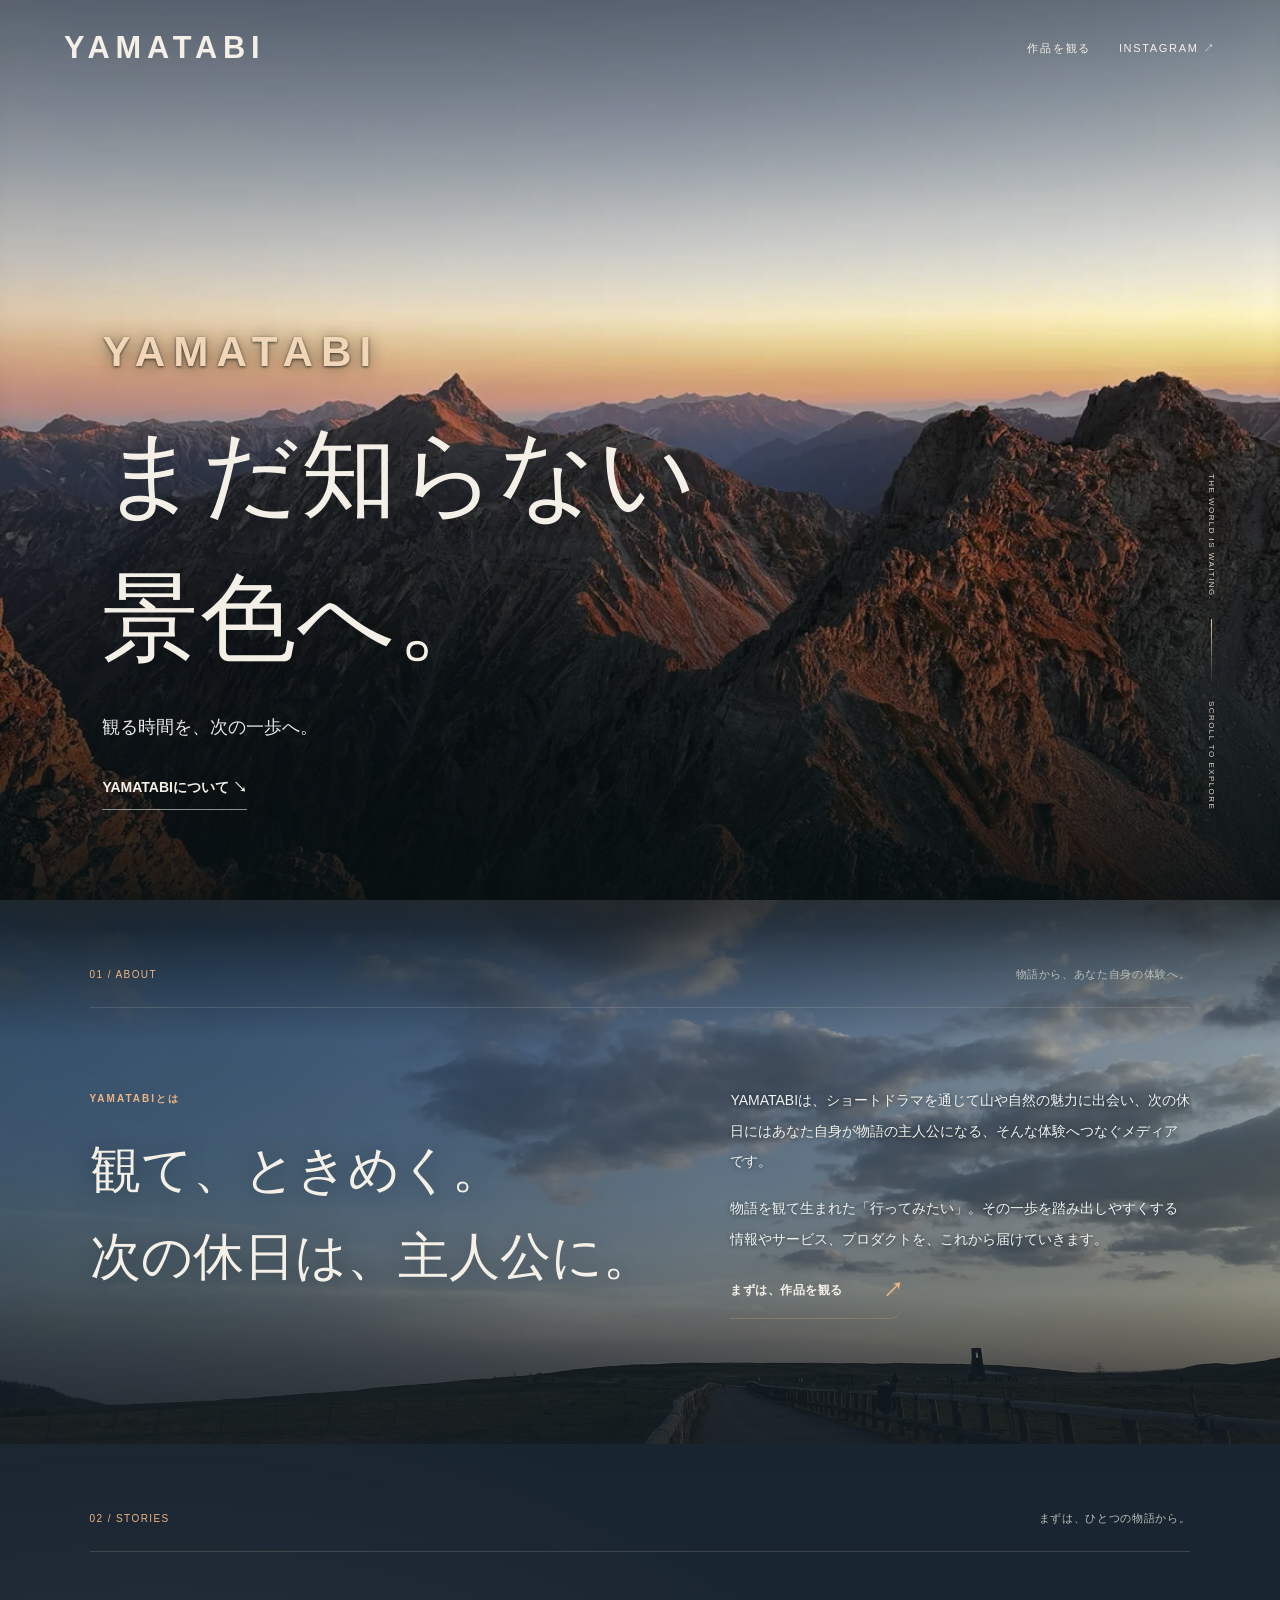
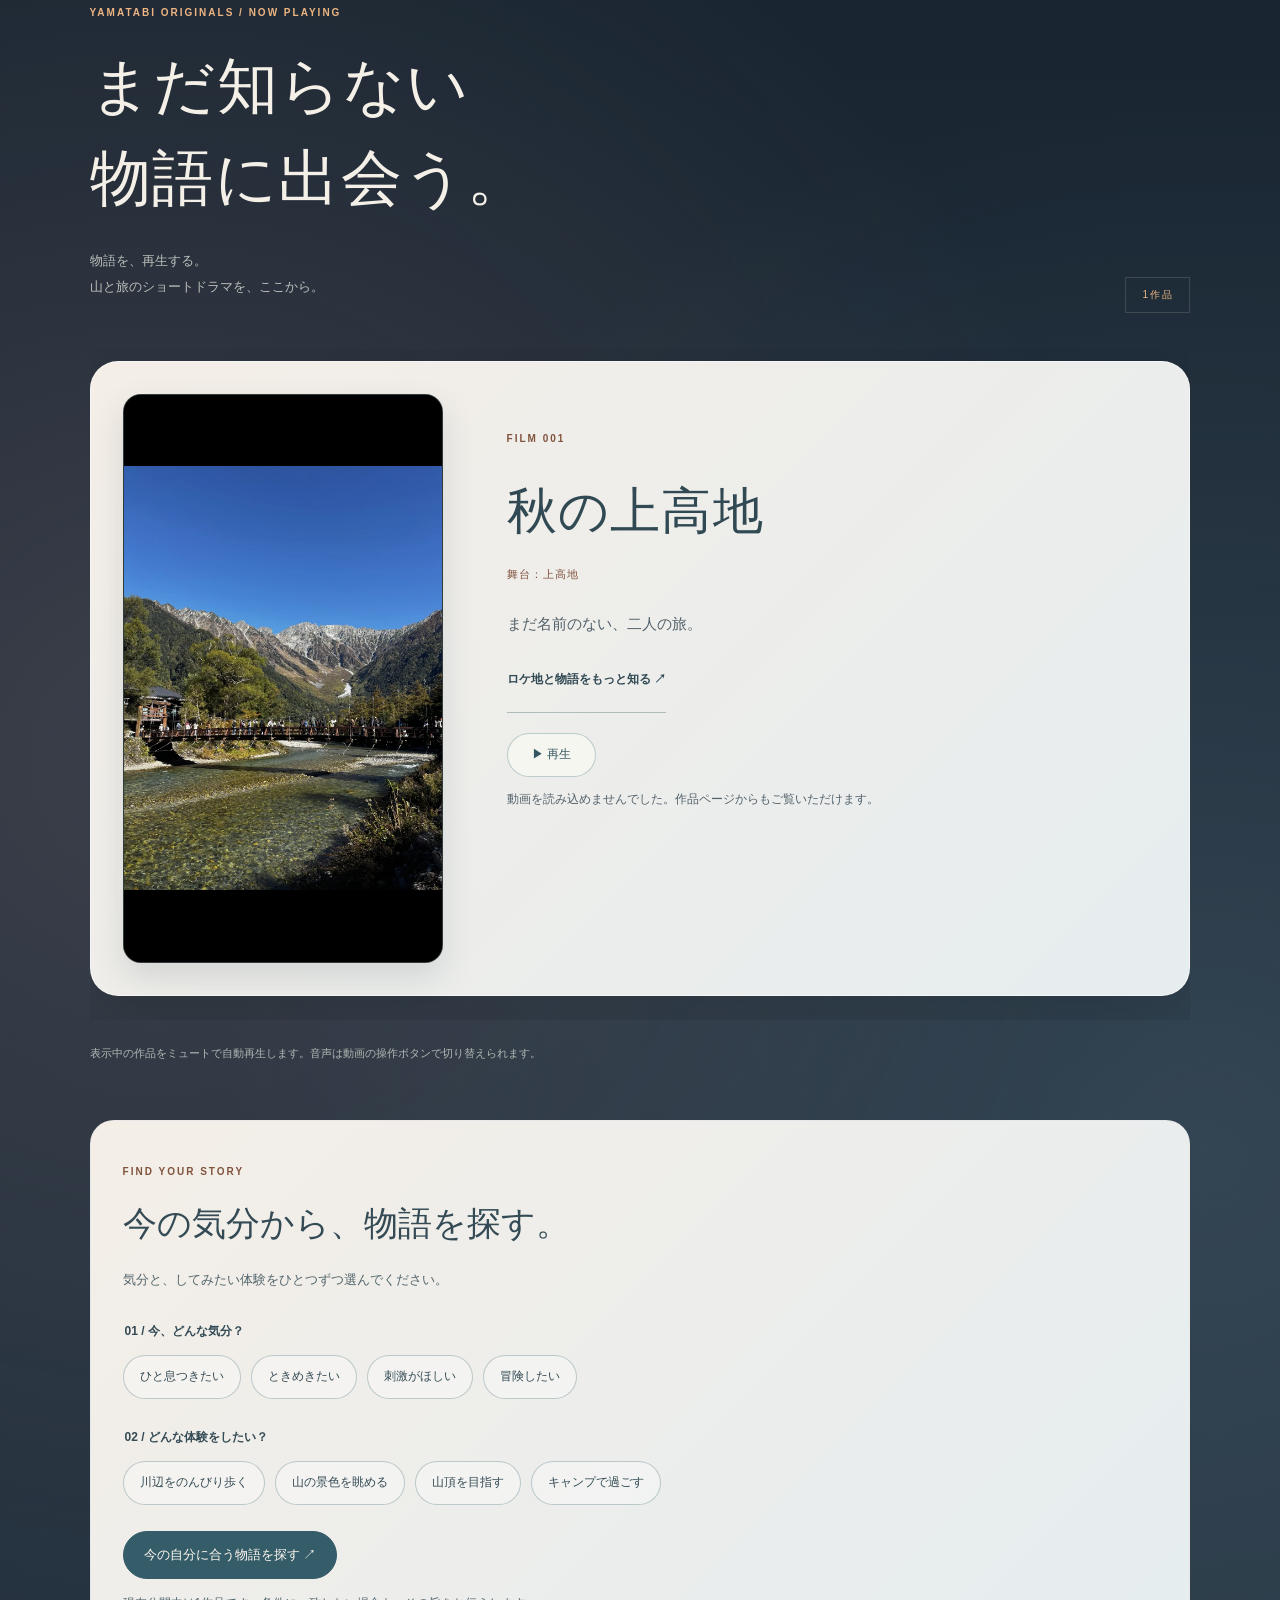
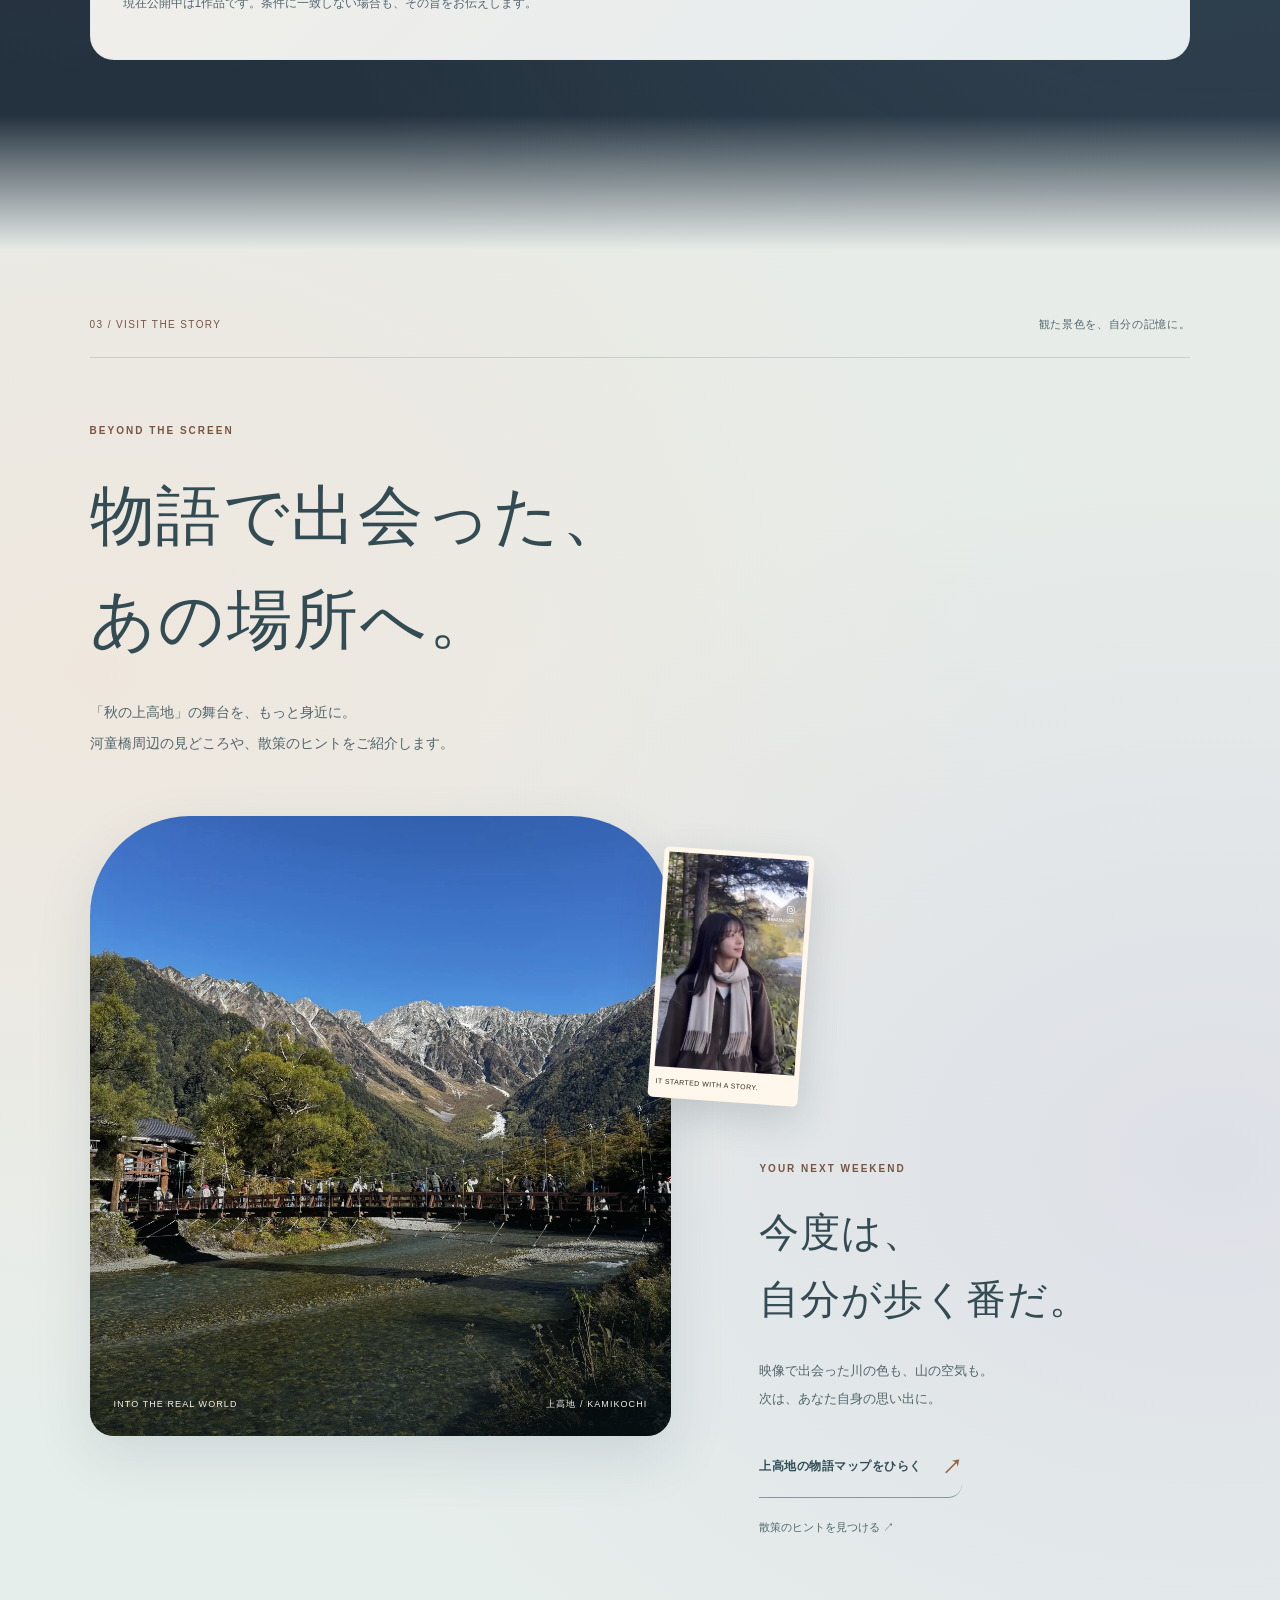
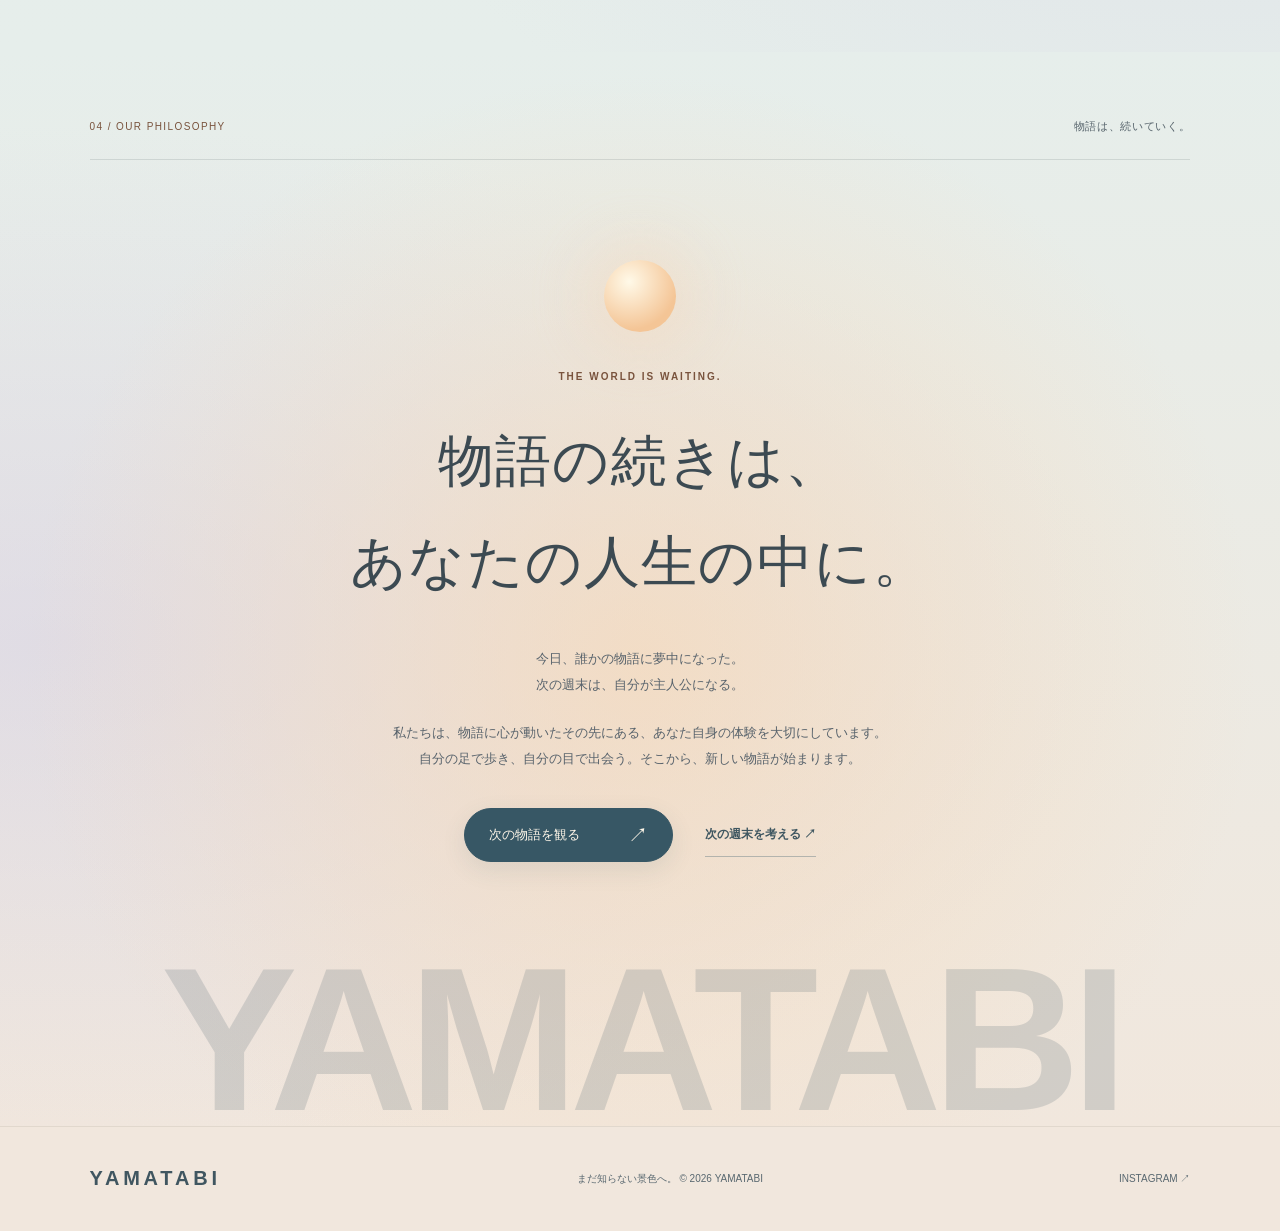
==== index.html @ 771c49cd "Reveal more of the About photograph while preserving readable copy" ====
<!doctype html>
<html lang="ja">
<head>
  <meta charset="utf-8">
  <meta name="viewport" content="width=device-width,initial-scale=1">
  <meta name="theme-color" content="#0b1112">
  <meta name="description" content="YAMATABI — 物語は、続いていく。山と旅を舞台にした映像から、あなた自身の冒険へ。今日、誰かの物語に夢中になった。次の週末は、自分が主人公になる。">
  <title>YAMATABI | 物語は、続いていく。</title>
  <link rel="stylesheet" href="style.css?v=20261017-copy-wrap">
  <link rel="stylesheet" href="homepage.css?v=20261018-about-clearer">
  <script src="gallery.js" defer></script>
  <script src="story-finder.js?v=20261018" defer></script>
  <script src="homepage.js?v=20261018-motion" defer></script>
</head>
<body class="brand-home">
  <a class="home-skip" href="#about">ブランド紹介へ進む</a>
  <header class="nav">
    <a class="brand" href="index.html">YAMATABI</a>
    <nav class="home-nav" aria-label="メインメニュー">
      <a href="#stories">作品を観る</a>
      <a href="https://www.instagram.com/yamabase2026/" target="_blank" rel="noopener noreferrer">INSTAGRAM ↗</a>
    </nav>
  </header>
  <main>
    <!-- Protected key visual: keep the existing hero geometry and background rules in style.css. -->
    <section class="hero" aria-label="世界への入口" data-motion="visual">
      <div class="hero-copy">
        <div class="eyebrow" data-motion="brand">YAMATABI</div>
        <h1 data-motion="lines"><span>まだ知らない</span><span>景色へ。</span></h1>
        <p>観る時間を、次の一歩へ。</p><a class="link" href="#about">YAMATABIについて ↘</a>
      </div>
      <div class="home-hero-note" aria-hidden="true"><span>THE WORLD IS WAITING.</span><span class="home-scroll-line"></span><span>SCROLL TO EXPLORE</span></div>
    </section>

    <section class="about-section" id="about" aria-labelledby="media-title">
      <div class="about-inner">
        <div class="home-chapter"><span>01 / ABOUT</span><span>物語から、あなた自身の体験へ。</span></div>
        <div class="home-media-overview">
          <div>
            <p class="eyebrow">YAMATABIとは</p>
            <h2 id="media-title" data-motion="lines"><span>観て、ときめく。</span><span>次の休日は、主人公に。</span></h2>
          </div>
          <div>
            <p class="home-media-summary">YAMATABIは、<strong>ショートドラマ</strong>を通じて山や自然の魅力に出会い、次の休日には<strong>あなた自身が物語の主人公になる</strong>、そんな体験へつなぐメディアです。</p>
            <p class="home-media-summary">物語を観て生まれた「行ってみたい」。その一歩を踏み出しやすくする情報やサービス、プロダクトを、これから届けていきます。</p>
            <a class="link home-text-link" href="#stories">まずは、作品を観る <span aria-hidden="true">↗</span></a>
          </div>
        </div>

      </div>
    </section>

    <section class="reel-section" id="stories" aria-labelledby="stories-title">
      <div class="home-section-inner">
        <div class="home-chapter"><span>02 / STORIES</span><span>まずは、ひとつの物語から。</span></div>
        <div class="reel-heading" data-reveal>
          <div>
            <div class="eyebrow">YAMATABI ORIGINALS / NOW PLAYING</div>
            <h2 class="section-title" id="stories-title"><span>まだ知らない</span><span>物語に出会う。</span></h2>
            <p>物語を、再生する。<br>山と旅のショートドラマを、ここから。</p>
          </div>
          <span class="reel-count" id="reel-count"></span>
        </div>

        <div class="reel-navigation" id="reel-navigation" hidden>
          <p id="reel-hint">横にスワイプして、次の物語へ。</p>
          <div class="reel-arrows">
            <button type="button" id="reel-prev" aria-label="前の作品へ" aria-controls="reel-track">←</button>
            <button type="button" id="reel-next" aria-label="次の作品へ" aria-controls="reel-track">→</button>
          </div>
        </div>
        <div class="reel-track" id="reel-track" role="region" aria-label="映像作品ギャラリー" tabindex="0"></div>
        <p class="reel-notice" id="reel-notice">作品ページからも動画をご覧いただけます。</p>
        <a class="link" id="reel-fallback" href="experience.html">秋の上高地の作品ページへ ↗</a>
        <noscript><p class="reel-notice">作品ページで動画をご覧いただけます。</p></noscript>
        <section class="story-finder" aria-labelledby="finder-title">
          <div class="finder-intro"><p class="eyebrow">FIND YOUR STORY</p><h3 id="finder-title">今の気分から、物語を探す。</h3><p>気分と、してみたい体験をひとつずつ選んでください。</p></div>
          <form id="story-finder-form" hidden>
            <fieldset><legend>01 / 今、どんな気分？</legend><div class="finder-choices">
              <label><input type="radio" name="mood" value="calm" required><span>ひと息つきたい</span></label>
              <label><input type="radio" name="mood" value="romance"><span>ときめきたい</span></label>
              <label><input type="radio" name="mood" value="inspired"><span>刺激がほしい</span></label>
              <label><input type="radio" name="mood" value="adventure"><span>冒険したい</span></label>
            </div></fieldset>
            <fieldset><legend>02 / どんな体験をしたい？</legend><div class="finder-choices">
              <label><input type="radio" name="experience" value="riverside" required><span>川辺をのんびり歩く</span></label>
              <label><input type="radio" name="experience" value="scenery"><span>山の景色を眺める</span></label>
              <label><input type="radio" name="experience" value="summit"><span>山頂を目指す</span></label>
              <label><input type="radio" name="experience" value="camping"><span>キャンプで過ごす</span></label>
            </div></fieldset>
            <button class="finder-submit" type="submit">今の自分に合う物語を探す ↗</button>
          </form>
          <p class="finder-status" id="finder-status" role="status">掲載作品の中からご案内します。</p>
          <div id="finder-results" hidden></div>
          <noscript><p>下の作品一覧から、気になる物語をご覧ください。</p></noscript>
        </section>
      </div>
    </section>

    <section class="manifesto home-beyond" id="beyond" aria-labelledby="beyond-title">
      <div class="home-section-inner">
        <div class="home-chapter"><span>03 / VISIT THE STORY</span><span>観た景色を、自分の記憶に。</span></div>
        <div class="home-beyond-heading" data-reveal>
          <div class="eyebrow">BEYOND THE SCREEN</div>
          <h2 id="beyond-title" data-motion="lines"><span>物語で出会った、</span><span>あの場所へ。</span></h2>
          <p>「秋の上高地」の舞台を、もっと身近に。<br>河童橋周辺の見どころや、散策のヒントをご紹介します。</p>
        </div>
        <div class="home-crossing">
          <figure class="home-landscape" data-reveal>
            <img src="kamikochi.webp" width="1152" height="1536" alt="上高地の河童橋と梓川、その向こうに広がる山々" loading="lazy" decoding="async">
            <figcaption><span>INTO THE REAL WORLD</span><span>上高地 / KAMIKOCHI</span></figcaption>
          </figure>
          <div class="home-film-memory" data-reveal>
            <img src="assets/kamikochi-film-still.webp" width="512" height="910" alt="作品『秋の上高地』の一場面" loading="lazy" decoding="async">
            <span>IT STARTED WITH A STORY.</span>
          </div>
          <div class="home-crossing-copy" data-reveal>
            <span class="eyebrow">YOUR NEXT WEEKEND</span>
            <h3><span>今度は、</span><span>自分が歩く番だ。</span></h3>
            <p>映像で出会った川の色も、山の空気も。<br>次は、あなた自身の思い出に。</p>
            <a class="link home-text-link" href="experience.html#story-map">上高地の物語マップをひらく <span aria-hidden="true">↗</span></a>
            <a class="home-secondary-link" href="experience.html#walk">散策のヒントを見つける ↗</a>
          </div>
        </div>
      </div>
    </section>

    <section class="home-ending" id="next" aria-labelledby="ending-title">
      <div class="home-section-inner">
        <div class="home-chapter"><span>04 / OUR PHILOSOPHY</span><span>物語は、続いていく。</span></div>
        <div class="home-ending-content" data-reveal>
          <p class="eyebrow">THE WORLD IS WAITING.</p>
          <h2 id="ending-title" data-motion="lines"><span>物語の続きは、</span><span>あなたの人生の中に。</span></h2>
          <p class="home-ending-emotion"><span>今日、誰かの物語に夢中になった。</span><span>次の週末は、自分が主人公になる。</span></p>
          <p class="home-ending-belief">私たちは、物語に心が動いたその先にある、あなた自身の体験を大切にしています。<br>自分の足で歩き、自分の目で出会う。そこから、新しい物語が始まります。</p>
          <div class="home-ending-actions">
            <a class="home-action" href="#stories">次の物語を観る <span aria-hidden="true">↗</span></a>
            <a class="link" href="experience.html#walk">次の週末を考える ↗</a>
          </div>
        </div>
        <p class="home-wordmark" aria-hidden="true">YAMATABI</p>
      </div>
    </section>
  </main>
  <footer class="footer">
    <a class="brand" href="index.html">YAMATABI</a>
    <span>まだ知らない景色へ。 © 2026 YAMATABI</span>
    <a href="https://www.instagram.com/yamabase2026/" target="_blank" rel="noopener noreferrer">INSTAGRAM ↗</a>
  </footer>
</body>
</html>
---- style.css ----
*{box-sizing:border-box}html{scroll-behavior:smooth}body{margin:0;background:#0b1112;color:#f5f3ed;font-family:-apple-system,BlinkMacSystemFont,"Hiragino Kaku Gothic ProN","Yu Gothic",sans-serif}a{color:inherit;text-decoration:none}.nav{position:absolute;top:0;left:0;right:0;z-index:5;display:flex;justify-content:space-between;padding:26px 5vw;font-size:12px;letter-spacing:.14em}.brand{font-size:19px;font-weight:800;letter-spacing:.2em}.hero,.detail-hero{position:relative;min-height:100svh;display:flex;align-items:flex-end;background:center/cover no-repeat}.hero{background-image:linear-gradient(180deg,#0006,transparent 35%,#071012e9),url('hero.webp')}.detail-hero{background-image:linear-gradient(180deg,#0006,transparent 35%,#0b1112),url('kamikochi.webp')}.hero-copy,.detail-copy{position:relative;padding:0 clamp(24px,8vw,125px) 10vh;max-width:1100px}.eyebrow{color:#e6c291;font-size:11px;letter-spacing:.23em;font-weight:700}.hero h1,.detail-copy h1{font-size:clamp(54px,8vw,110px);line-height:1.14;letter-spacing:-.07em;margin:16px 0 24px}.hero p,.detail-copy p{color:#e6e9e6;font-size:clamp(14px,1.5vw,18px)}.link{display:inline-block;font-size:14px;font-weight:600;border-bottom:1px solid #ffffff88;padding-bottom:12px;margin-top:22px}.section{padding:95px clamp(22px,7vw,110px)}.section-inner{max-width:1400px;margin:auto}.section-title{font-size:clamp(30px,4vw,54px);letter-spacing:-.06em}.poster{display:block;position:relative;min-height:clamp(450px,58vw,680px);border-radius:7px;overflow:hidden;background:center/cover url('kamikochi.webp');transition:background-size .5s}.poster:after{content:"";position:absolute;inset:0;background:linear-gradient(90deg,#071011dc,transparent 85%),linear-gradient(0deg,#071011e8,transparent 65%)}.poster-info{position:absolute;z-index:1;bottom:clamp(28px,6vw,80px);left:clamp(24px,6vw,75px);right:24px}.poster h3{font-size:clamp(45px,6vw,82px);line-height:1.1;letter-spacing:-.07em;margin:15px 0}.subtitle{font-size:clamp(17px,2vw,24px);font-weight:600}.tags{display:flex;gap:12px;flex-wrap:wrap;color:#e0e5e0;font-size:12px}.outcome{display:flex;gap:22px;flex-wrap:wrap;align-items:center;margin-top:28px;font-size:13px}.outcome b{color:#e6c291;font-size:11px}.manifesto,.end{text-align:center;padding:110px 24px;border-top:1px solid #ffffff22}.manifesto h2,.end h2{font-size:clamp(30px,5vw,64px);line-height:1.5;letter-spacing:-.06em}.manifesto p,.end p,.muted{color:#aabbb3;font-size:13px}.footer{padding:35px 7vw;border-top:1px solid #ffffff22;display:flex;justify-content:space-between;gap:18px;color:#aabbb3;font-size:11px}.photo-stage{padding:0 clamp(16px,5vw,75px) 80px}.photo-stage img{display:block;width:100%;max-height:90svh;object-fit:cover}.discover{max-width:930px;margin:auto;padding:80px 24px 100px}.discover h2{font-size:clamp(32px,5vw,55px);letter-spacing:-.06em}.discovery{border-top:1px solid #ffffff2a}.discovery:last-of-type{border-bottom:1px solid #ffffff2a}.discovery summary{cursor:pointer;list-style:none;display:flex;justify-content:space-between;padding:25px 0;font-size:clamp(16px,2vw,21px)}.discovery summary::-webkit-details-marker{display:none}.discovery summary span{color:#e6c291;font-size:24px}.discovery p{color:#afc0b8;line-height:2;padding:0 0 28px;font-size:14px}.source{color:#e6c291;text-decoration:underline}.end{background:#13201f}@media(max-width:680px){.hero{min-height:630px}.poster{min-height:610px}.poster:after{background:linear-gradient(0deg,#071011f2,transparent 85%)}.footer{flex-direction:column}.nav{padding:22px}.brand{font-size:16px}}
/* Embedded short film */
.video-stage{padding:90px 24px 100px;text-align:center;background:#080d0e}.video-heading{margin:0 auto 32px;max-width:720px}.video-heading h2{font-size:clamp(24px,3vw,42px);letter-spacing:-.05em;line-height:1.5}.video-frame{width:min(100%,430px);height:clamp(560px,85svh,760px);margin:0 auto;border-radius:12px;overflow:hidden;background:#111a1b;border:1px solid #ffffff24}.video-frame iframe{display:block;width:100%;height:100%;border:0}.video-fallback{font-size:13px;color:#aabbb3;margin-top:20px}.video-fallback a{color:#e6c291;text-decoration:underline}

.video-frame video{display:block;width:100%;height:100%;object-fit:contain;background:#000}

/* Brand purpose */
.about-section{padding:110px clamp(22px,7vw,110px) 105px;background:#101a1a;border-bottom:1px solid #ffffff1c}.about-inner{max-width:1400px;margin:auto}.about-grid{display:grid;grid-template-columns:1.1fr 1fr;gap:7vw;align-items:start;margin:25px 0 75px}.about-grid h2{font-size:clamp(38px,5vw,72px);letter-spacing:-.07em;line-height:1.4;margin:0}.about-description{max-width:540px;padding-top:7px}.about-description p{font-size:clamp(15px,1.4vw,18px);line-height:2.2;color:#c6d1cc;margin:0 0 22px}.journey-steps{display:grid;grid-template-columns:repeat(3,1fr);gap:32px;border-top:1px solid #ffffff3a;margin-bottom:20px}.journey-steps>div{padding-top:26px}.journey-steps span{color:#e6c291;font-size:11px;font-weight:700;letter-spacing:.17em}.journey-steps h3{font-size:clamp(24px,2.8vw,38px);margin:18px 0 12px}.journey-steps p{font-size:14px;line-height:1.9;color:#aabbb3}@media(max-width:680px){.about-section{padding:75px 24px}.about-grid{grid-template-columns:1fr;gap:22px;margin-bottom:45px}.journey-steps{grid-template-columns:1fr;gap:0}.journey-steps>div{border-bottom:1px solid #ffffff20;padding:22px 0}.journey-steps h3{margin:12px 0 6px}}

/* Homepage film reel */
.reel-section{padding:100px clamp(22px,7vw,110px) 115px;background:#0b1112}.reel-heading{max-width:1400px;margin:0 auto 36px;display:flex;justify-content:space-between;align-items:end;gap:20px}.reel-heading h2{margin:14px 0}.reel-heading p{color:#aabbb3;line-height:1.8;font-size:14px}.reel-count{font-size:12px;letter-spacing:.18em;color:#aabbb3;white-space:nowrap}.reel-track{max-width:1400px;margin:auto;display:flex;gap:24px;overflow-x:auto;scroll-snap-type:x mandatory;padding-bottom:14px}.reel-card{flex:0 0 min(80vw,420px,40.5svh);scroll-snap-align:start}.reel-player{aspect-ratio:9/16;max-height:680px;border-radius:9px;overflow:hidden;background:#000;border:1px solid #ffffff22}.reel-player video{display:block;width:100%;height:100%;object-fit:contain;background:#000}.reel-meta{padding:23px 2px}.reel-meta h3{font-size:clamp(28px,3vw,38px);letter-spacing:-.06em;margin:12px 0 6px}.reel-meta p{color:#c1cbc5;font-size:14px;margin:0}.reel-meta .link{margin-top:20px}@media(max-width:680px){.reel-section{padding:70px 22px 80px}.reel-heading{align-items:start}.reel-card{flex-basis:min(86vw,390px)}.reel-player{max-height:72svh}}

/* Gallery controls and small-screen player sizing. */
[hidden]{display:none!important}
.reel-navigation{max-width:1400px;margin:0 auto 22px;display:flex;align-items:center;justify-content:space-between;gap:16px}
.reel-navigation p,.reel-notice,.reel-status{font-size:13px;color:#aabbb3;line-height:1.8}
.reel-arrows{display:flex;gap:10px}
.reel-arrows button,.reel-toggle{min-height:44px;border:1px solid #ffffff55;border-radius:6px;background:#13201f;color:#f5f3ed;font:inherit;cursor:pointer}
.reel-arrows button{min-width:44px;font-size:20px}
.reel-toggle{margin-top:12px;padding:10px 18px;font-size:14px}
.reel-arrows button:disabled,.reel-toggle:disabled{opacity:.45;cursor:default}
.reel-track:focus-visible,a:focus-visible,button:focus-visible,summary:focus-visible{outline:2px solid #e6c291;outline-offset:5px}
.reel-notice{max-width:1400px;margin:24px auto 0}
.reel-status:empty{display:none}
.reel-meta .reel-location{font-size:12px;color:#e6c291;margin:10px 0}
.reel-player{max-height:none}
@media(max-width:680px){.reel-card{flex-basis:min(80vw,390px,40.5svh)}.reel-player{max-height:none}.reel-navigation p{max-width:210px}}
@media(prefers-reduced-motion:reduce){html{scroll-behavior:auto}.reel-track{scroll-behavior:auto}}

/* Keep the brand heading in two complete phrases, sized to its actual column. */
.about-grid h2{container-type:inline-size}
.about-grid h2 span{display:block;white-space:nowrap;font-size:min(1em,9.5cqw)}
.about-description p{line-break:strict;overflow-wrap:break-word;text-wrap:pretty}
---- homepage.css ----
/* Key-visual background and dimensions stay in style.css. Never scale or reframe it.
   The user-approved one-time visual lift is defined below; the final position is unchanged. */
.brand-home{--home-night:#0b1112;--home-dawn:#edb582;--home-text:#f4f0e7;--home-muted:#b9bfb9;--home-line:#d6c9b52e;color:var(--home-text)}
.brand-home .home-skip{position:fixed;left:16px;top:16px;z-index:30;padding:14px;background:#f4f0e7;color:#0b1112;clip-path:inset(50%);width:1px;height:1px;overflow:hidden;white-space:nowrap}
.brand-home .home-skip:focus{clip-path:none;width:auto;height:auto;overflow:visible}
.brand-home .home-nav{display:flex;align-items:center;gap:28px;font-size:11px}
.brand-home .nav a{min-height:44px;display:inline-flex;align-items:center}
.brand-home .home-hero-note{position:absolute;bottom:10vh;right:5vw;display:flex;align-items:center;gap:18px;font-size:8px;letter-spacing:.18em;writing-mode:vertical-rl;color:#e0d6c7;pointer-events:none}
.brand-home .home-scroll-line{height:64px;width:1px;background:linear-gradient(#e8c39b,transparent)}
.brand-home .eyebrow{color:var(--home-dawn);font-size:10px;line-height:1.8;letter-spacing:.2em}
.brand-home .home-section-inner,.brand-home .about-inner{max-width:1280px;margin:auto}
.brand-home .home-chapter{display:flex;align-items:center;justify-content:space-between;gap:20px;font-size:10px;letter-spacing:.14em;line-height:1.8;color:var(--home-muted);padding-bottom:22px;border-bottom:1px solid var(--home-line)}
.brand-home .home-chapter>span:first-child{color:var(--home-dawn)}
.brand-home .home-chapter>span:last-child{font-size:11px;letter-spacing:.06em}
.brand-home .about-section{position:relative;padding:65px clamp(24px,7vw,110px) 110px;background:radial-gradient(ellipse at 95% 40%,#3f302526,transparent 60%),linear-gradient(#091112,#111a1b);border:0}
.brand-home .home-world{font-size:clamp(44px,8.8vw,134px);font-weight:700;line-height:.96;letter-spacing:-.065em;margin:74px 0 95px;color:#dfc3a3}
.brand-home .home-world>span{color:transparent;-webkit-text-stroke:1px #9a9280}
.brand-home .home-philosophy-grid{display:grid;grid-template-columns:1fr 1fr;gap:clamp(28px,8vw,120px);margin-bottom:70px;align-items:start}
.brand-home .home-statement{font-size:clamp(38px,5.6vw,78px);line-height:1.5;letter-spacing:-.045em;font-weight:500;margin:25px 0 30px}
.brand-home .home-statement>span,.brand-home .home-emotion>span,.brand-home .home-philosophy-subtitle>span,.brand-home #stories-title>span,.brand-home #beyond-title>span,.brand-home .home-crossing-copy h3>span,.brand-home #ending-title>span{display:block}
.brand-home .home-emotion{font-size:clamp(13px,1.25vw,17px);line-height:2.3;letter-spacing:.015em;color:#ded8cb}
.brand-home .about-description{max-width:540px;padding-top:18px}
.brand-home .home-philosophy-subtitle{font-size:clamp(22px,2.5vw,34px);font-weight:500;line-height:1.7;letter-spacing:.01em;margin:0 0 28px}
.brand-home .about-description p{font-size:14px;color:var(--home-muted);line-height:2.3;letter-spacing:.015em}
.brand-home .journey-steps{border-color:var(--home-line);gap:40px;margin:0 0 26px}
.brand-home .journey-steps>div{padding-top:28px}
.brand-home .journey-steps span{font-size:9px;color:var(--home-dawn);letter-spacing:.2em}
.brand-home .journey-steps h3{font-size:27px;font-weight:500;margin:18px 0 12px}
.brand-home .journey-steps p{color:var(--home-muted);font-size:13px;line-height:2}
.brand-home .home-text-link{display:inline-flex;justify-content:space-between;gap:40px;align-items:center;border-color:#af8c6977;font-size:13px;min-height:44px;letter-spacing:.04em}
.brand-home .home-text-link>span{color:var(--home-dawn);font-size:20px}
.brand-home .reel-section{padding:65px clamp(24px,7vw,110px) 100px;background:radial-gradient(ellipse at 20% 65%,#53433420,transparent 60%),linear-gradient(#111a1b,#101517)}
.brand-home .reel-heading{margin:52px 0 36px}
.brand-home #stories-title{font-size:clamp(34px,4.8vw,66px);font-weight:500;line-height:1.5;letter-spacing:-.045em;margin:18px 0 24px}
.brand-home .reel-heading p{font-size:13px;line-height:2;color:var(--home-muted)}
.brand-home .reel-count{font-size:10px;color:var(--home-dawn);padding:10px 16px;border:1px solid var(--home-line)}
.brand-home .reel-track{gap:24px;padding:22px 0;border-top:1px solid var(--home-line);border-bottom:1px solid var(--home-line)}
.brand-home .reel-card{display:grid;grid-template-columns:min(320px,36svh) minmax(0,1fr);grid-template-rows:auto auto 1fr;column-gap:clamp(28px,6vw,84px);flex:0 0 100%;padding:20px 0;align-items:start}
.brand-home .reel-player{grid-column:1;grid-row:1 / 4;aspect-ratio:9/16;border-radius:0;border:1px solid #d8bd9e55;box-shadow:0 20px 50px #0003}
.brand-home .reel-meta{grid-column:2;grid-row:1;padding:36px 12px 20px 0}
.brand-home .reel-meta h3{font-size:clamp(30px,4vw,50px);line-height:1.5;font-weight:500;letter-spacing:.025em;margin:26px 0 14px}
.brand-home .reel-meta .reel-location{font-size:11px;letter-spacing:.1em;color:var(--home-dawn);margin:0 0 24px}
.brand-home .reel-meta p{font-size:15px;line-height:2;color:#d1d1c6}
.brand-home .reel-meta .link{font-size:12px;margin-top:30px;line-height:1.8;min-height:44px}
.brand-home .reel-toggle{grid-column:2;grid-row:2;justify-self:start;background:none;border-color:#b5a28c77;border-radius:0;padding:10px 24px;margin:0;color:#eac8a3;font-size:12px}
.brand-home .reel-status{grid-column:2;grid-row:3;font-size:12px;line-height:1.8}
.brand-home .reel-notice{font-size:11px;line-height:2;color:#b0b8b3;margin-top:22px}
.brand-home .reel-arrows button{border-radius:0;background:none}
.brand-home .home-beyond{position:relative;background:radial-gradient(ellipse at 80% 40%,#6b4a3026,transparent 55%),linear-gradient(#101517,#192122);text-align:left;border:0;padding:65px clamp(24px,7vw,110px) 110px}
.brand-home .home-beyond-heading{max-width:900px;margin:64px 0 58px}
.brand-home #beyond-title{font-size:clamp(32px,5.1vw,72px);font-weight:500;line-height:1.6;letter-spacing:-.035em;margin:24px 0}
.brand-home .home-beyond-heading>p{font-size:14px;line-height:2.2;color:var(--home-muted)}
.brand-home .home-crossing{display:grid;grid-template-columns:1.35fr 1fr;gap:36px 8%;align-items:start;position:relative}
.brand-home .home-landscape{grid-column:1;grid-row:1 / 3;margin:0;position:relative;overflow:hidden;min-width:0}
.brand-home .home-landscape img{display:block;width:100%;height:620px;object-fit:cover;object-position:center 65%}
.brand-home .home-landscape:after{content:"";position:absolute;inset:50% 0 0;background:linear-gradient(transparent,#091315b3);pointer-events:none}
.brand-home .home-landscape figcaption{position:absolute;bottom:24px;left:24px;right:24px;display:flex;flex-wrap:wrap;gap:12px;justify-content:space-between;font-size:9px;letter-spacing:.12em;color:#f4f0e7;z-index:1;line-height:1.8}
.brand-home .home-film-memory{grid-column:2;grid-row:1;position:relative;margin:35px 0 0 -24%;width:150px;transform:rotate(4deg);box-shadow:0 15px 40px #0004;border:5px solid #d6c1a3;background:#d6c1a3}
.brand-home .home-film-memory img{display:block;width:100%;height:215px;object-fit:cover}
.brand-home .home-film-memory>span{display:block;font-size:7px;line-height:1.8;letter-spacing:.06em;color:#302a23;padding:9px 2px 4px}
.brand-home .home-crossing-copy{grid-column:2;grid-row:2;padding-top:20px;min-width:0}
.brand-home .home-crossing-copy h3{font-size:clamp(26px,3.1vw,42px);font-weight:500;line-height:1.7;letter-spacing:.01em;margin:22px 0}
.brand-home .home-crossing-copy>p{font-size:13px;line-height:2.2;color:var(--home-muted)}
.brand-home .home-crossing-copy .home-text-link{font-size:12px;line-height:1.8;gap:20px}
.brand-home .home-secondary-link{display:table;font-size:11px;line-height:2;min-height:44px;padding-top:18px;color:var(--home-muted)}
.brand-home .home-ending{position:relative;padding:65px clamp(24px,7vw,110px) 0;overflow:hidden;background:radial-gradient(ellipse at 50% 68%,#a66a433b,transparent 65%),linear-gradient(#192122,#242322)}
.brand-home .home-ending-content{text-align:center;margin:100px auto 90px;max-width:950px}
.brand-home #ending-title{font-size:clamp(29px,4.4vw,62px);font-weight:500;line-height:1.8;letter-spacing:.015em;margin:25px 0}
.brand-home .home-ending-content>p:not(.eyebrow){font-size:13px;line-height:2;color:#c3c3b7}
.brand-home .home-ending-actions{display:flex;align-items:center;justify-content:center;flex-wrap:wrap;gap:16px 32px;margin-top:36px}
.brand-home .home-action{display:inline-flex;align-items:center;justify-content:space-between;gap:48px;background:#e9bb8d;color:#1a201e;font-size:13px;min-height:52px;padding:16px 24px;border:1px solid #e9bb8d}
.brand-home .home-action>span{font-size:20px;line-height:1}
.brand-home .home-ending-actions .link{margin:0;font-size:12px;color:#e5d7c2;border-color:#af8c6977;min-height:44px;display:flex;align-items:center;padding:10px 0}
.brand-home .home-wordmark{font-size:clamp(52px,16vw,230px);font-weight:700;line-height:.85;letter-spacing:-.075em;text-align:center;margin:0;color:#bbae9826;user-select:none}
.brand-home .footer{align-items:center;border-color:#d6c9b526;background:#242322;padding:30px 7vw;color:#c3c3b7;gap:20px;font-size:10px}
.brand-home .footer .brand{font-size:14px;color:#ece2d2}
.brand-home .footer a{display:inline-flex;align-items:center;min-height:44px}
.brand-home :is(h2,h3,p){line-break:strict}
.brand-home a:focus-visible,.brand-home button:focus-visible,.brand-home .reel-track:focus-visible{outline:2px solid #edb582;outline-offset:5px}
.brand-home [data-reveal].reveal-ready{opacity:0;transform:translateY(16px)}
.brand-home [data-reveal].reveal-ready.reveal-visible{opacity:1;transform:none;transition:opacity .65s ease,transform .65s cubic-bezier(.2,.65,.3,1)}
/* The film memory's intentional tilt is restored after its one-time entrance. */
.brand-home .home-film-memory.reveal-ready.reveal-visible{transform:rotate(4deg)}
@media(max-width:900px){
  .brand-home .home-philosophy-grid{gap:32px}
  .brand-home .reel-card{column-gap:28px}
  .brand-home .home-crossing{column-gap:7%}
  .brand-home .home-landscape img{height:580px}
  .brand-home .home-film-memory{width:130px}
  .brand-home .home-film-memory img{height:180px}
}
@media(max-width:680px){
  .brand-home .home-nav{gap:16px;font-size:9px}
  .brand-home .home-hero-note{right:22px;font-size:7px;gap:12px}
  .brand-home .home-hero-note>span:first-child{display:none}
  .brand-home .about-section{padding:38px 24px 65px}
  .brand-home .home-chapter{gap:12px;font-size:8px;padding-bottom:18px}
  .brand-home .home-chapter>span:last-child{font-size:9px}
  .brand-home .home-world{font-size:clamp(42px,12.2vw,78px);margin:52px 0 56px}
  .brand-home .home-philosophy-grid{grid-template-columns:1fr;gap:20px;margin-bottom:36px}
  .brand-home .home-statement{font-size:clamp(37px,10.5vw,56px);margin:20px 0}
  .brand-home .home-emotion{font-size:12px;line-height:2.4}
  .brand-home .about-description{padding:0}
  .brand-home .home-philosophy-subtitle{font-size:23px;margin-bottom:20px}
  .brand-home .about-description p{font-size:13px}
  .brand-home .journey-steps{grid-template-columns:repeat(3,minmax(0,1fr));gap:14px;margin:0 0 20px}
  .brand-home .journey-steps>div{padding:22px 0 0;border-bottom:0;min-width:0}
  .brand-home .journey-steps span{font-size:7px;letter-spacing:.08em}
  .brand-home .journey-steps h3{font-size:21px;margin:14px 0 10px}
  .brand-home .journey-steps p{font-size:11px;line-height:2}
  .brand-home .reel-section{padding:38px 24px 65px}
  .brand-home .reel-heading{display:block;margin:38px 0 24px}
  .brand-home #stories-title{font-size:clamp(29px,8vw,44px);margin:18px 0}
  .brand-home .reel-heading p{font-size:12px}
  .brand-home .reel-count{display:inline-block;font-size:9px;padding:8px 10px;white-space:nowrap;margin-top:6px}
  .brand-home .reel-track{padding:16px 0}
  .brand-home .reel-card{display:flex;flex-direction:column;flex-basis:min(100%,390px);gap:0;padding:8px 0}
  .brand-home .reel-player{width:min(100%,40.5svh);align-self:center;flex:none}
  .brand-home .reel-meta{order:2;padding:22px 0 0}
  .brand-home .reel-meta h3{font-size:29px;margin:14px 0 10px}
  .brand-home .reel-meta .reel-location{margin-bottom:14px}
  .brand-home .reel-meta p{font-size:13px}
  .brand-home .reel-meta .link{margin-top:18px}
  .brand-home .reel-toggle{order:1;align-self:center;margin-top:12px}
  .brand-home .reel-status{order:3}
  .brand-home .home-beyond{padding:38px 24px 65px}
  .brand-home .home-beyond-heading{margin:40px 0 28px}
  .brand-home #beyond-title{font-size:clamp(27px,7.8vw,44px);line-height:1.7;margin:20px 0}
  .brand-home .home-beyond-heading>p{font-size:12px}
  .brand-home .home-crossing{grid-template-columns:1fr;gap:0}
  .brand-home .home-landscape{grid-column:1;grid-row:1}
  .brand-home .home-landscape img{height:430px}
  .brand-home .home-landscape figcaption{left:18px;right:18px;bottom:20px;font-size:8px}
  .brand-home .home-film-memory{grid-column:1;grid-row:2;justify-self:end;margin:-90px 14px 20px 0;width:115px}
  .brand-home .home-film-memory img{height:170px}
  .brand-home .home-crossing-copy{grid-column:1;grid-row:3;padding-top:12px}
  .brand-home .home-crossing-copy h3{font-size:30px;margin:20px 0}
  .brand-home .home-ending{padding:38px 24px 0}
  .brand-home .home-ending-content{margin:65px auto 66px}
  .brand-home #ending-title{font-size:clamp(24px,6.9vw,40px);letter-spacing:0;line-height:1.9;margin:24px 0}
  .brand-home .home-ending-content>p:not(.eyebrow){font-size:11px}
  .brand-home .home-ending-actions{gap:18px;flex-direction:column;margin-top:30px}
  .brand-home .home-wordmark{font-size:16vw}
  .brand-home .footer{padding:24px;align-items:flex-start;gap:8px}
}
@media(prefers-reduced-motion:reduce){
  .brand-home [data-reveal].reveal-ready{opacity:1;transform:none;transition:none}
  .brand-home .home-film-memory,.brand-home .home-film-memory.reveal-ready.reveal-visible{transform:none}
}
@media(hover:hover) and (prefers-reduced-motion:no-preference){
  .brand-home .home-action{transition:background-color .2s,color .2s}
  .brand-home .home-action:hover{background:#f4d6b3}
  .brand-home .home-text-link>span{transition:transform .2s}
  .brand-home .home-text-link:hover>span{transform:translate(3px,-3px)}
}

/* Dawn passage: a quiet night opens into pearl mist and a warmer next morning. */
.brand-home .about-section{background:radial-gradient(ellipse at 90% 42%,#8d81983d,transparent 64%),radial-gradient(ellipse at 8% 72%,#bc8e6330,transparent 58%),linear-gradient(#091112,#182430)}
.brand-home .home-world{font-family:Georgia,"Times New Roman",serif;font-weight:400;letter-spacing:-.045em;line-height:1.05;color:#f0d8bd}
.brand-home .home-world>span{color:#d6d0e4;-webkit-text-stroke:0;font-style:italic;letter-spacing:-.06em}
.brand-home .home-statement,.brand-home .home-philosophy-subtitle,.brand-home #stories-title,.brand-home #beyond-title,.brand-home .home-crossing-copy h3,.brand-home #ending-title{font-family:"Yu Mincho","Hiragino Mincho ProN","Noto Serif CJK JP",serif;font-weight:400;letter-spacing:.025em}
.brand-home .home-emotion{color:#e1d8e7}
.brand-home .home-philosophy-grid{position:relative}
.brand-home .home-philosophy-grid:before{content:"";position:absolute;left:-3%;top:-20%;width:65%;height:120%;background:radial-gradient(ellipse,#b39ab619,transparent 70%);pointer-events:none}
.brand-home .journey-steps{border-color:#e6d8ed33}
.brand-home .home-text-link{border-radius:0 0 14px 0}
.brand-home .reel-section{position:relative;padding-bottom:190px;background:radial-gradient(ellipse at 12% 44%,#cda2a32b,transparent 60%),radial-gradient(ellipse at 94% 65%,#8aafc52e,transparent 58%),linear-gradient(#182430,#253340)}
.brand-home .reel-section:after{content:"";position:absolute;bottom:0;left:0;right:0;height:135px;background:linear-gradient(transparent,#e7ece8);pointer-events:none}
.brand-home .reel-track{border:0;padding:12px 0 24px}
.brand-home .reel-card{background:linear-gradient(135deg,#f4eee7,#e6edef);color:#35444d;border:1px solid #ffffff80;border-radius:28px;padding:32px;box-shadow:0 30px 80px #0b111228;column-gap:clamp(24px,5vw,68px)}
.brand-home .reel-player{border-radius:18px;border-color:#81969a66;box-shadow:0 14px 32px #364b5126;overflow:hidden}
.brand-home .reel-meta .eyebrow,.brand-home .reel-meta .reel-location{color:#80533d}
.brand-home .reel-meta h3{font-family:"Yu Mincho","Hiragino Mincho ProN",serif;color:#314953}
.brand-home .reel-meta p{color:#53616a}
.brand-home .reel-meta .link{color:#314953;border-color:#78909388}
.brand-home .reel-toggle{color:#355762;border-color:#779ba077;border-radius:24px;background:#f5f6ef}
.brand-home .reel-status{color:#53616a}
.brand-home .home-beyond{background:radial-gradient(ellipse at 8% 30%,#f8e1d27a,transparent 55%),radial-gradient(ellipse at 95% 65%,#d4d0e473,transparent 55%),linear-gradient(#e7ece8,#e6eeeb);color:#334b53}
.brand-home .home-beyond .home-chapter{color:#52676d;border-color:#49677033}
.brand-home .home-beyond .home-chapter>span:first-child,.brand-home .home-beyond .eyebrow{color:#785542}
.brand-home .home-beyond-heading>p,.brand-home .home-crossing-copy>p,.brand-home .home-secondary-link{color:#52656b}
.brand-home .home-landscape{border-radius:100px 100px 24px 24px;box-shadow:0 20px 55px #39566524}
.brand-home .home-film-memory{border-radius:5px;border-color:#fff7eb;background:#fff7eb;box-shadow:0 14px 40px #374b5433}
.brand-home .home-crossing-copy .home-text-link{color:#314e58;border-color:#7c9b9c}
.brand-home .home-beyond .home-text-link>span{color:#986442}
.brand-home .home-ending{background:radial-gradient(ellipse at 50% 57%,#f7d9b8b3,transparent 68%),radial-gradient(ellipse at 4% 55%,#d1cbe673,transparent 62%),linear-gradient(#e6eeeb,#f1e7dd);color:#3c4a52}
.brand-home .home-ending .home-chapter{color:#57646c;border-color:#68797833}
.brand-home .home-ending .home-chapter>span:first-child,.brand-home .home-ending .eyebrow{color:#79533d}
.brand-home .home-ending-content>p:not(.eyebrow){color:#58636c}
.brand-home .home-ending-content:before{content:"";display:block;width:72px;height:72px;border-radius:50%;margin:0 auto 36px;background:radial-gradient(circle at 35% 30%,#fff9e8,#f4c596 70%);box-shadow:0 0 55px 18px #f8d5b253}
.brand-home .home-action{border-radius:30px;background:#375765;border-color:#375765;color:#fff7e9;box-shadow:0 8px 24px #3757651c}
.brand-home .home-ending-actions .link{color:#3e5660;border-color:#7f8e9088}
.brand-home .home-wordmark{font-family:Georgia,"Times New Roman",serif;font-weight:400;color:#536b731f;letter-spacing:-.065em}
.brand-home .footer{background:#f1e7dd;color:#596870;border-color:#9f9c8b33}
.brand-home .footer .brand{color:#405660}
.brand-home .home-beyond a:focus-visible,.brand-home .home-ending a:focus-visible,.brand-home .footer a:focus-visible,.brand-home .reel-card a:focus-visible,.brand-home .reel-card button:focus-visible{outline-color:#83553c}
@media(max-width:680px){
  .brand-home .home-world{font-size:clamp(40px,12vw,76px)}
  .brand-home .home-statement{font-size:clamp(35px,10vw,54px)}
  .brand-home #stories-title{font-size:clamp(28px,7.6vw,42px)}
  .brand-home .reel-section{padding-bottom:150px}
  .brand-home .reel-section:after{height:105px}
  .brand-home .reel-card{padding:20px 16px;border-radius:22px}
  .brand-home .reel-player{width:min(100%,40.5svh);border-radius:14px}
  .brand-home .reel-meta h3{font-size:27px}
  .brand-home #beyond-title{font-size:clamp(26px,7.3vw,40px)}
  .brand-home .home-landscape{border-radius:65px 65px 18px 18px}
  .brand-home .home-crossing-copy h3{font-size:28px}
  .brand-home #ending-title{font-size:clamp(23px,6.5vw,38px);letter-spacing:0}
  .brand-home .home-ending-content:before{width:56px;height:56px;margin-bottom:28px}
  .brand-home .home-wordmark{font-size:15.5vw}
}
@media(hover:hover) and (prefers-reduced-motion:no-preference){
  .brand-home .home-action:hover{background:#496d7c;color:#fff7e9}
}

/* A quieter Japanese title and a more memorable YAMATABI wordmark. */
.brand-home .nav>.brand{font-size:clamp(24px,2.4vw,34px);font-weight:700;letter-spacing:.19em;line-height:1.3}
.brand-home .hero-copy>.eyebrow{font-size:clamp(25px,3.3vw,44px);font-weight:700;letter-spacing:.19em;color:#f1d7b7;line-height:1.4;margin-bottom:22px}
.brand-home .hero h1{font-family:"Yu Mincho","Hiragino Mincho ProN","Noto Serif CJK JP",serif;font-weight:400;font-size:clamp(44px,7.5vw,102px);letter-spacing:.015em;line-height:1.5;margin:0 0 24px;text-shadow:0 2px 24px #07101245}
.brand-home .hero h1>span{display:block;white-space:nowrap}
.brand-home .home-wordmark{font-family:inherit;font-weight:700;letter-spacing:-.045em;color:#536b7333}
.brand-home .footer .brand{font-size:20px;letter-spacing:.19em;font-weight:700}
@media(max-width:680px){
  .brand-home .nav>.brand{font-size:22px;letter-spacing:.14em}
  .brand-home .home-nav{gap:12px;font-size:8px}
  .brand-home .hero-copy>.eyebrow{font-size:26px;letter-spacing:.17em;margin-bottom:20px}
  .brand-home .hero h1{font-size:clamp(40px,11.5vw,60px);letter-spacing:0;line-height:1.6}
  .brand-home .footer .brand{font-size:19px}
}
.brand-home .hero-copy>.eyebrow{text-shadow:0 1px 3px #071012b3,0 2px 16px #07101280}

/* One concise introduction before the works; philosophy lives in the ending. */
.brand-home .home-media-overview{display:grid;grid-template-columns:1.2fr 1fr;gap:clamp(28px,6vw,88px);align-items:center;padding:58px 0 44px}
.brand-home #media-title{font-family:"Yu Mincho","Hiragino Mincho ProN","Noto Serif CJK JP",serif;font-size:clamp(27px,4vw,56px);font-weight:400;line-height:1.7;letter-spacing:0;margin:18px 0 24px}
.brand-home #media-title span{display:block;white-space:nowrap}
.brand-home .home-media-summary{font-size:14px;line-height:2.2;color:#d4d8d8;max-width:510px;margin:0}
.brand-home .home-media-summary+.home-media-summary{margin-top:16px}
.brand-home .home-media-summary strong{font-weight:500;color:#f4f0e7}
.brand-home .home-media-overview .home-text-link{font-size:12px;margin-top:20px}
@media(max-width:900px){.brand-home .home-media-overview{grid-template-columns:1fr;gap:12px}.brand-home .home-media-summary{max-width:600px}}
@media(max-width:680px){
  .brand-home .home-media-overview{padding:28px 0 0;gap:8px}
  .brand-home #media-title{font-size:clamp(25px,6.7vw,38px);margin:14px 0 20px}
  .brand-home .home-media-summary{font-size:13px}
}

/* Finite, compositor-friendly text entrances; images and hero framing stay fixed. */
@keyframes home-line-arrival{from{opacity:.08;transform:translateY(16px)}to{opacity:1;transform:translateY(0)}}
@keyframes home-brand-arrival{from{opacity:.2;transform:translateY(8px)}to{opacity:1;transform:translateY(0)}}
@keyframes home-brand-light{0%{opacity:0;transform:translateX(-18px) scaleX(.7)}45%{opacity:.55}100%{opacity:0;transform:translateX(25px) scaleX(1.1)}}
@media(prefers-reduced-motion:no-preference){
  .brand-home [data-motion="lines"].motion-play>span{animation:home-line-arrival .85s cubic-bezier(.2,.7,.25,1) both}
  .brand-home [data-motion="lines"].motion-play>span:nth-child(2){animation-delay:.18s}
  .brand-home [data-motion="brand"].motion-play{animation:home-brand-arrival .9s ease-out both;position:relative;isolation:isolate}
  .brand-home [data-motion="brand"].motion-play:after{content:"";position:absolute;inset:0 -12px;background:radial-gradient(ellipse,#f5d3a380,transparent 72%);filter:blur(8px);z-index:-1;pointer-events:none;animation:home-brand-light 2s .2s ease-in-out both}
  .brand-home [data-stagger].reveal-visible>div{animation:home-line-arrival .65s ease-out both}
  .brand-home [data-stagger].reveal-visible>div:nth-child(2){animation-delay:.12s}
  .brand-home [data-stagger].reveal-visible>div:nth-child(3){animation-delay:.24s}
}
@media(hover:hover) and (prefers-reduced-motion:no-preference){
  .brand-home .home-action{transition:background-color .2s,color .2s,transform .2s,box-shadow .2s}
  .brand-home .home-action:hover{transform:translateY(-3px);box-shadow:0 12px 28px #37576526}
}
@media print{
  .brand-home [data-motion]>span,.brand-home [data-stagger]>div{animation:none!important;transform:none!important;opacity:1!important}
  .brand-home [data-motion="brand"]:after{display:none}
}

/* A one-time lift of the visual plane; no image scaling, reframing, or scroll parallax. */
@keyframes home-visual-lift{from{opacity:.65;transform:translateY(14px)}to{opacity:1;transform:none}}
@keyframes home-visual-shadow{from{opacity:0}to{opacity:1}}
.brand-home .hero{z-index:1}
.brand-home .hero:after{content:"";position:absolute;inset:0;pointer-events:none;box-shadow:0 24px 42px #030a1040,0 8px 24px #dbc2a01a;z-index:-1}
@media(prefers-reduced-motion:no-preference){
  .brand-home [data-motion="visual"].motion-play{animation:home-visual-lift 1.15s cubic-bezier(.16,.7,.25,1) backwards}
  .brand-home [data-motion="visual"].motion-play:after{animation:home-visual-shadow 1.4s ease-out both}
}
@media print{.brand-home [data-motion="visual"]{animation:none!important;transform:none!important;opacity:1!important}}

/* Mood-to-story finder: native choices, transparent matches, no chat dependency. */
.brand-home .story-finder{padding:32px;margin:0 0 40px;border:1px solid #d6d4da40;border-radius:24px;background:linear-gradient(135deg,#f4eee7,#e5edf0);color:#344b55}
.brand-home .finder-intro .eyebrow{color:#80533d}
.brand-home .finder-intro h3{font-family:"Yu Mincho","Hiragino Mincho ProN",serif;font-size:clamp(23px,2.7vw,34px);font-weight:400;line-height:1.8;margin:12px 0}
.brand-home .finder-intro>p:last-child{font-size:13px;line-height:2;color:#53666d}
.brand-home .story-finder fieldset{border:0;padding:0;margin:26px 0}
.brand-home .story-finder legend{font-size:12px;font-weight:600;line-height:2;margin-bottom:12px}
.brand-home .finder-choices{display:flex;flex-wrap:wrap;gap:10px}
.brand-home .finder-choices label{position:relative;cursor:pointer}
.brand-home .finder-choices input{position:absolute;opacity:0;width:1px;height:1px;left:16px;top:50%;margin:0}
.brand-home .finder-choices span{display:flex;align-items:center;min-height:44px;padding:10px 16px;border:1px solid #69879066;border-radius:24px;font-size:12px;line-height:1.8;background:#ffffff55}
.brand-home .finder-choices input:checked+span{background:#355c69;border-color:#355c69;color:#fff8ee}
.brand-home .finder-choices input:focus-visible+span{outline:2px solid #83553c;outline-offset:3px}
.brand-home .finder-submit{min-height:48px;padding:12px 20px;border:1px solid #355c69;background:#355c69;border-radius:25px;color:#fff8ee;font:inherit;font-size:13px;cursor:pointer}
.brand-home .finder-submit:disabled{opacity:.6;cursor:wait}
.brand-home .finder-status,.brand-home .finder-selection,.brand-home .finder-explanation{font-size:12px;line-height:2;color:#52666e}
.brand-home #finder-results{border-top:1px solid #81969d55;margin-top:24px;padding-top:24px}
.brand-home .finder-result-heading{font-size:21px;font-weight:500;line-height:1.8;margin:0 0 14px}
.brand-home .finder-result-card{display:grid;grid-template-columns:150px minmax(0,1fr);gap:24px;border-top:1px solid #81969d33;padding-top:24px;margin-top:24px}
.brand-home .finder-result-card img{width:100%;height:200px;object-fit:cover;border-radius:12px}
.brand-home .finder-match-label{font-size:10px;color:#80533d;letter-spacing:.06em}
.brand-home .finder-result-body h5{font-family:"Yu Mincho","Hiragino Mincho ProN",serif;font-weight:400;font-size:27px;line-height:1.7;margin:12px 0}
.brand-home .finder-result-body p{font-size:13px;line-height:2;color:#52666e}
.brand-home .finder-result-body .link{color:#355c69;border-color:#789093;font-size:12px;margin-top:8px;min-height:44px;line-height:2}
.brand-home .finder-trip-link{display:table;color:#355c69;text-decoration:underline;text-underline-offset:4px;font-size:12px;min-height:44px;line-height:2;padding-top:10px}
.brand-home .story-finder a:focus-visible,.brand-home .story-finder button:focus-visible,.brand-home .finder-result-heading:focus-visible{outline:2px solid #83553c;outline-offset:4px}
@media(max-width:680px){
  .brand-home .story-finder{padding:24px 18px;border-radius:20px}
  .brand-home .finder-choices{gap:8px}
  .brand-home .finder-choices span{padding:9px 12px;font-size:11px}
  .brand-home .finder-result-card{grid-template-columns:1fr;gap:16px}
  .brand-home .finder-result-card img{max-width:160px;height:190px}
}

/* Let visitors watch first, then optionally find a story by mood. */
.brand-home .about-section{padding-bottom:48px}
.brand-home .story-finder{margin:56px 0 0}
.brand-home .home-ending-content>.home-ending-emotion{font-size:clamp(15px,1.6vw,21px);line-height:2.1;color:#42545b;margin:32px 0 22px}
.brand-home .home-ending-emotion>span{display:block}
.brand-home .home-ending-belief{max-width:620px;margin:0 auto;text-wrap:pretty}
@media(max-width:680px){.brand-home .about-section{padding-bottom:36px}.brand-home .story-finder{margin-top:36px}.brand-home .home-ending-belief br{display:none}}

/* User-supplied sky and path photo supports the copy without a separate photo section. */
.brand-home .about-section{isolation:isolate;background:#14212a;overflow:hidden}
.brand-home .about-section:before{content:"";position:absolute;inset:0;z-index:-2;background:url("assets/about-journey.webp") center 88%/cover no-repeat}
.brand-home .about-section:after{content:"";position:absolute;inset:0;z-index:-1;background:linear-gradient(180deg,#0b1112c4 0%,#10212b66 26%,#10212b7a 72%,#171f25c9 100%),linear-gradient(90deg,#10191d40,transparent)}
.brand-home .about-section .about-inner{position:relative}
.brand-home .home-media-overview{padding-top:72px;padding-bottom:72px}
.brand-home .home-media-summary{color:#f0f3f1;text-wrap:pretty;text-shadow:0 1px 5px #07131c99}
.brand-home #media-title{text-shadow:0 2px 24px #07131c66}
@media(max-width:680px){
 .brand-home .about-section:before{background-position:58% center}
 .brand-home .about-section:after{background:linear-gradient(180deg,#0b1112c9,#10212b9e 25%,#10212ba8 75%,#171f25d6)}
 .brand-home .home-media-overview{padding-top:32px;padding-bottom:32px}
}
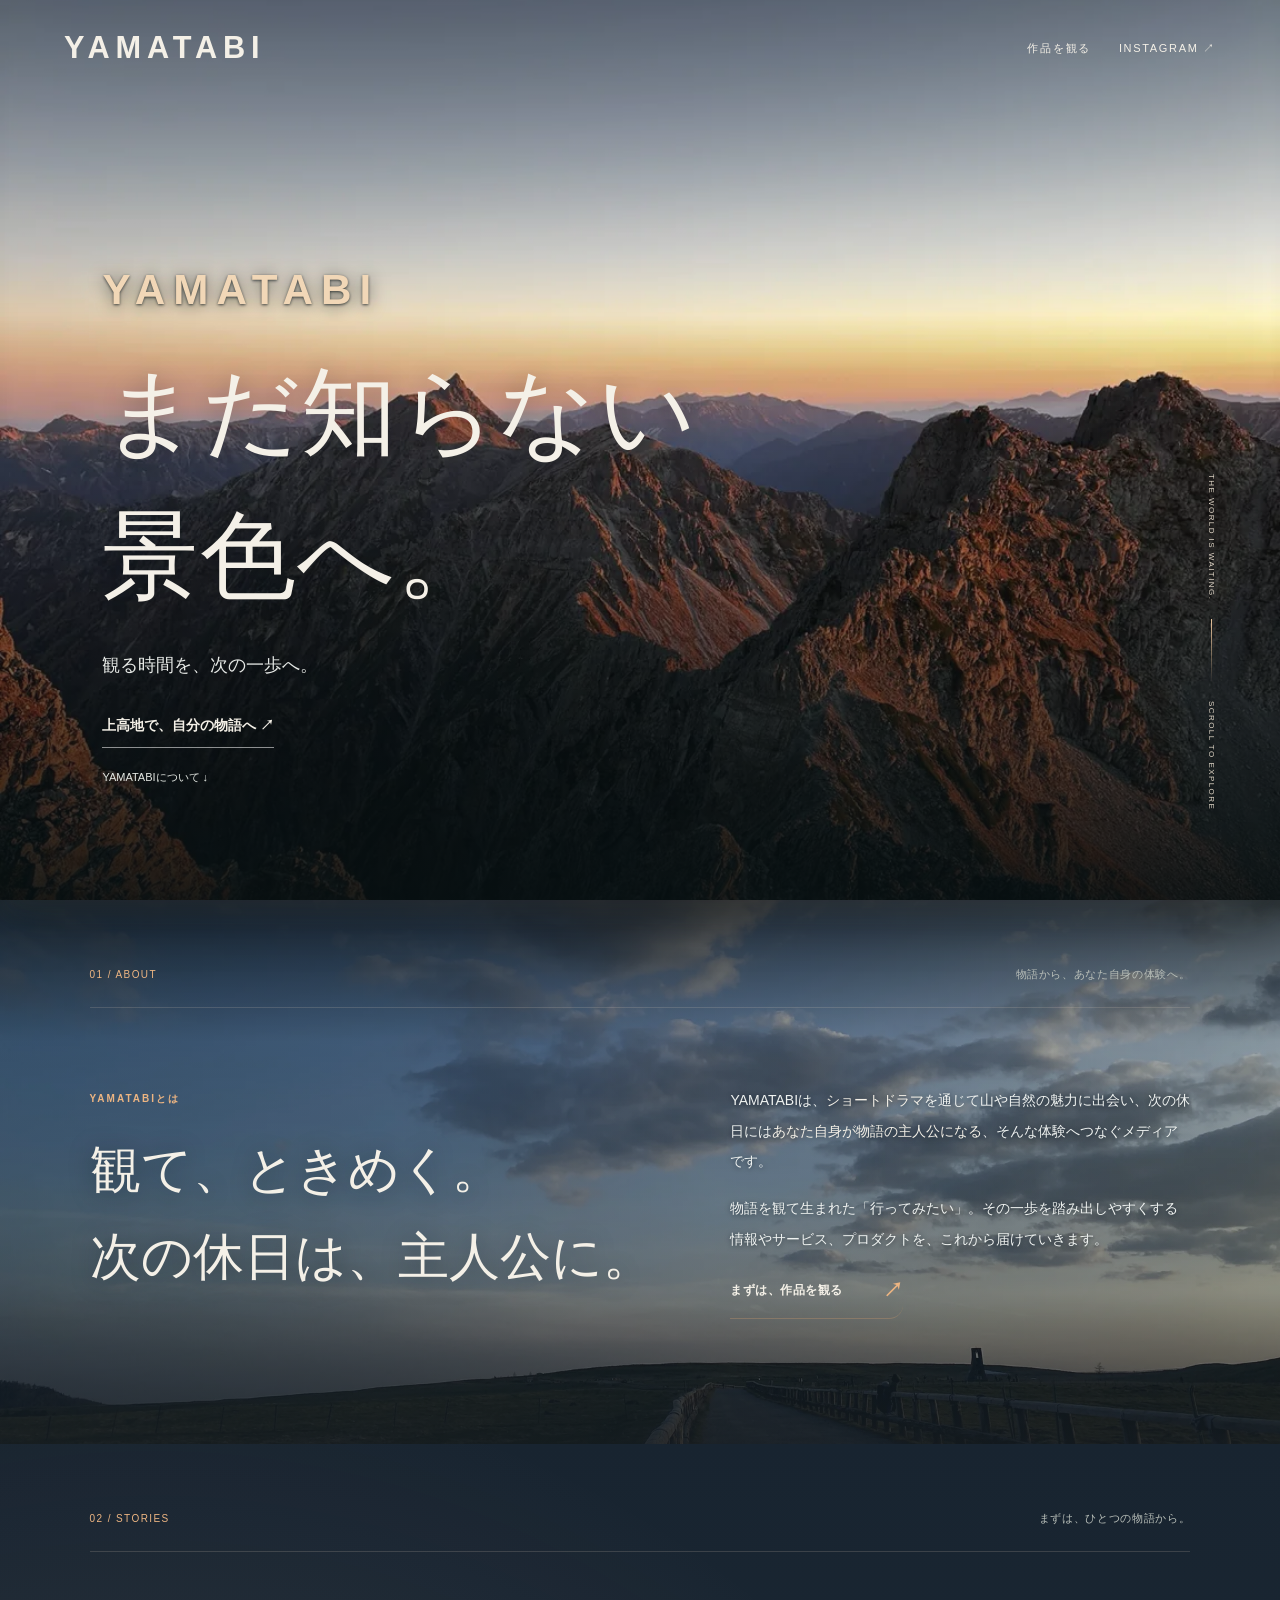
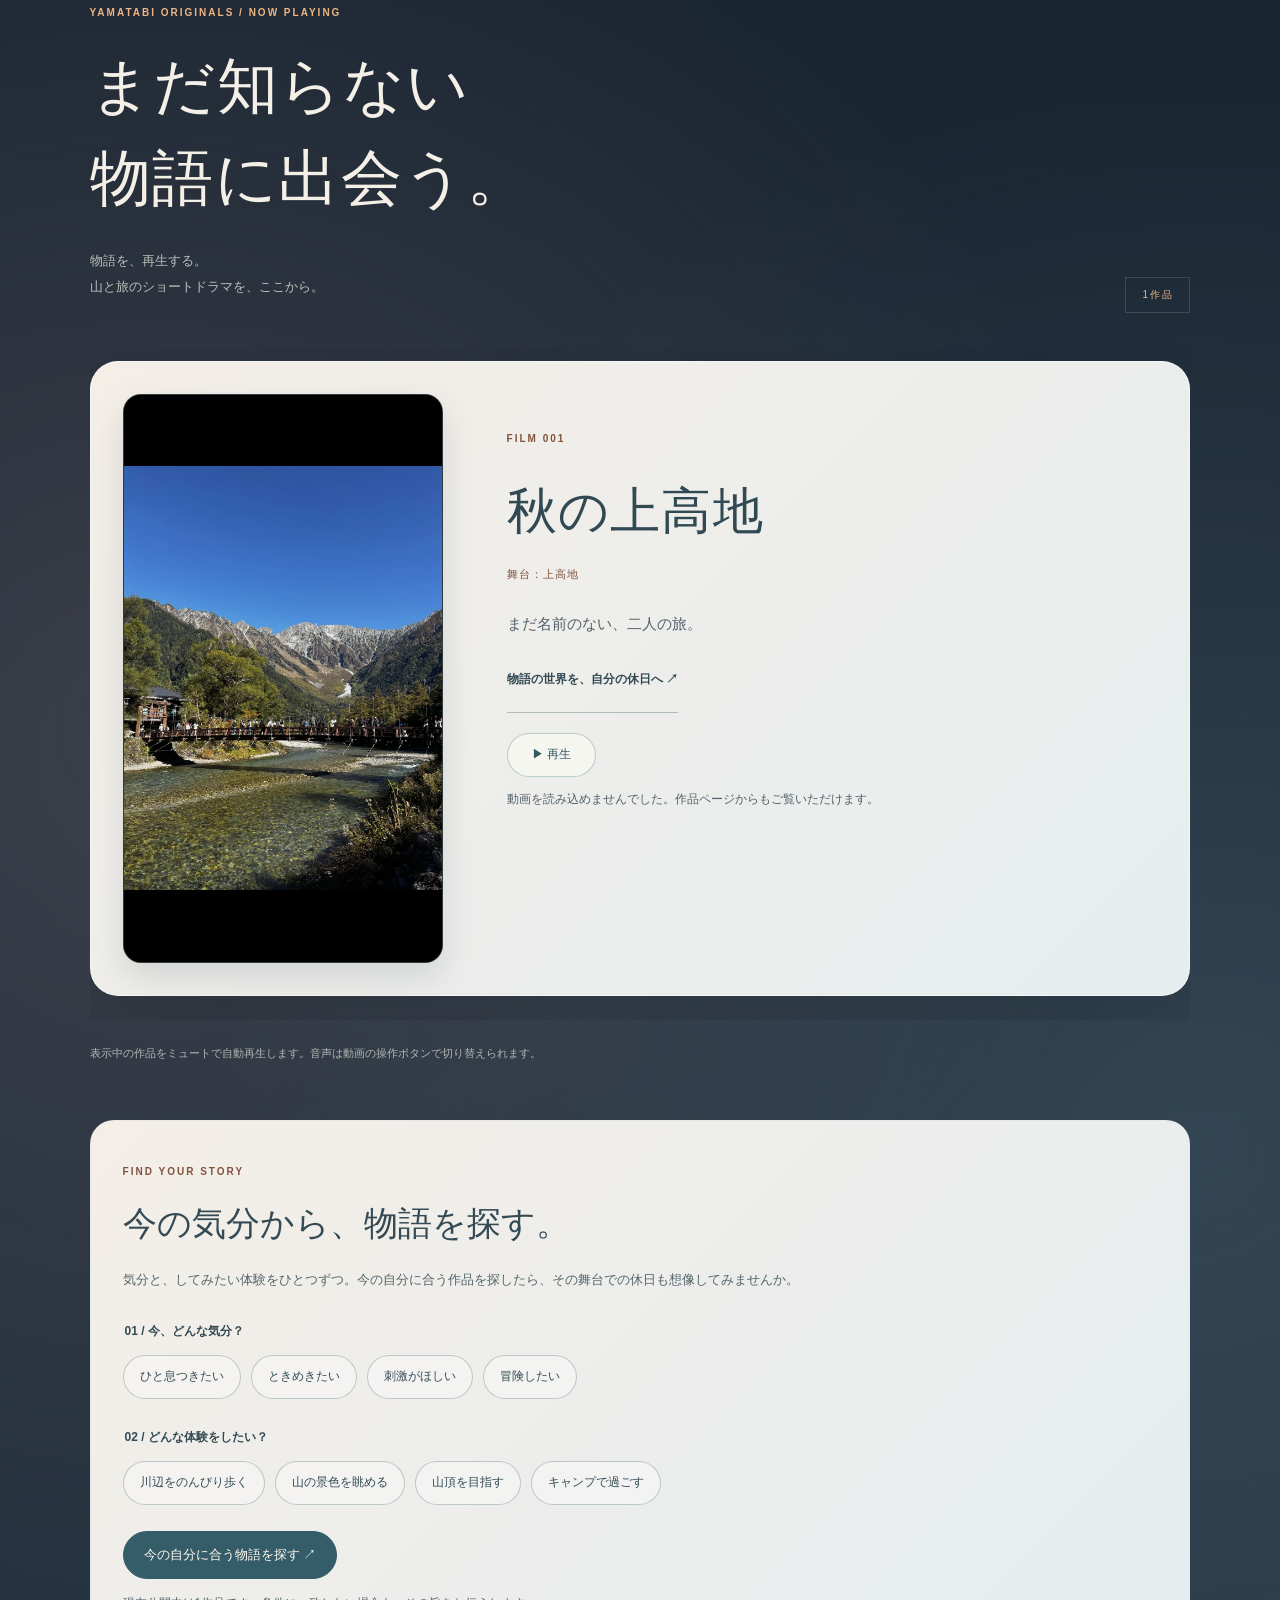
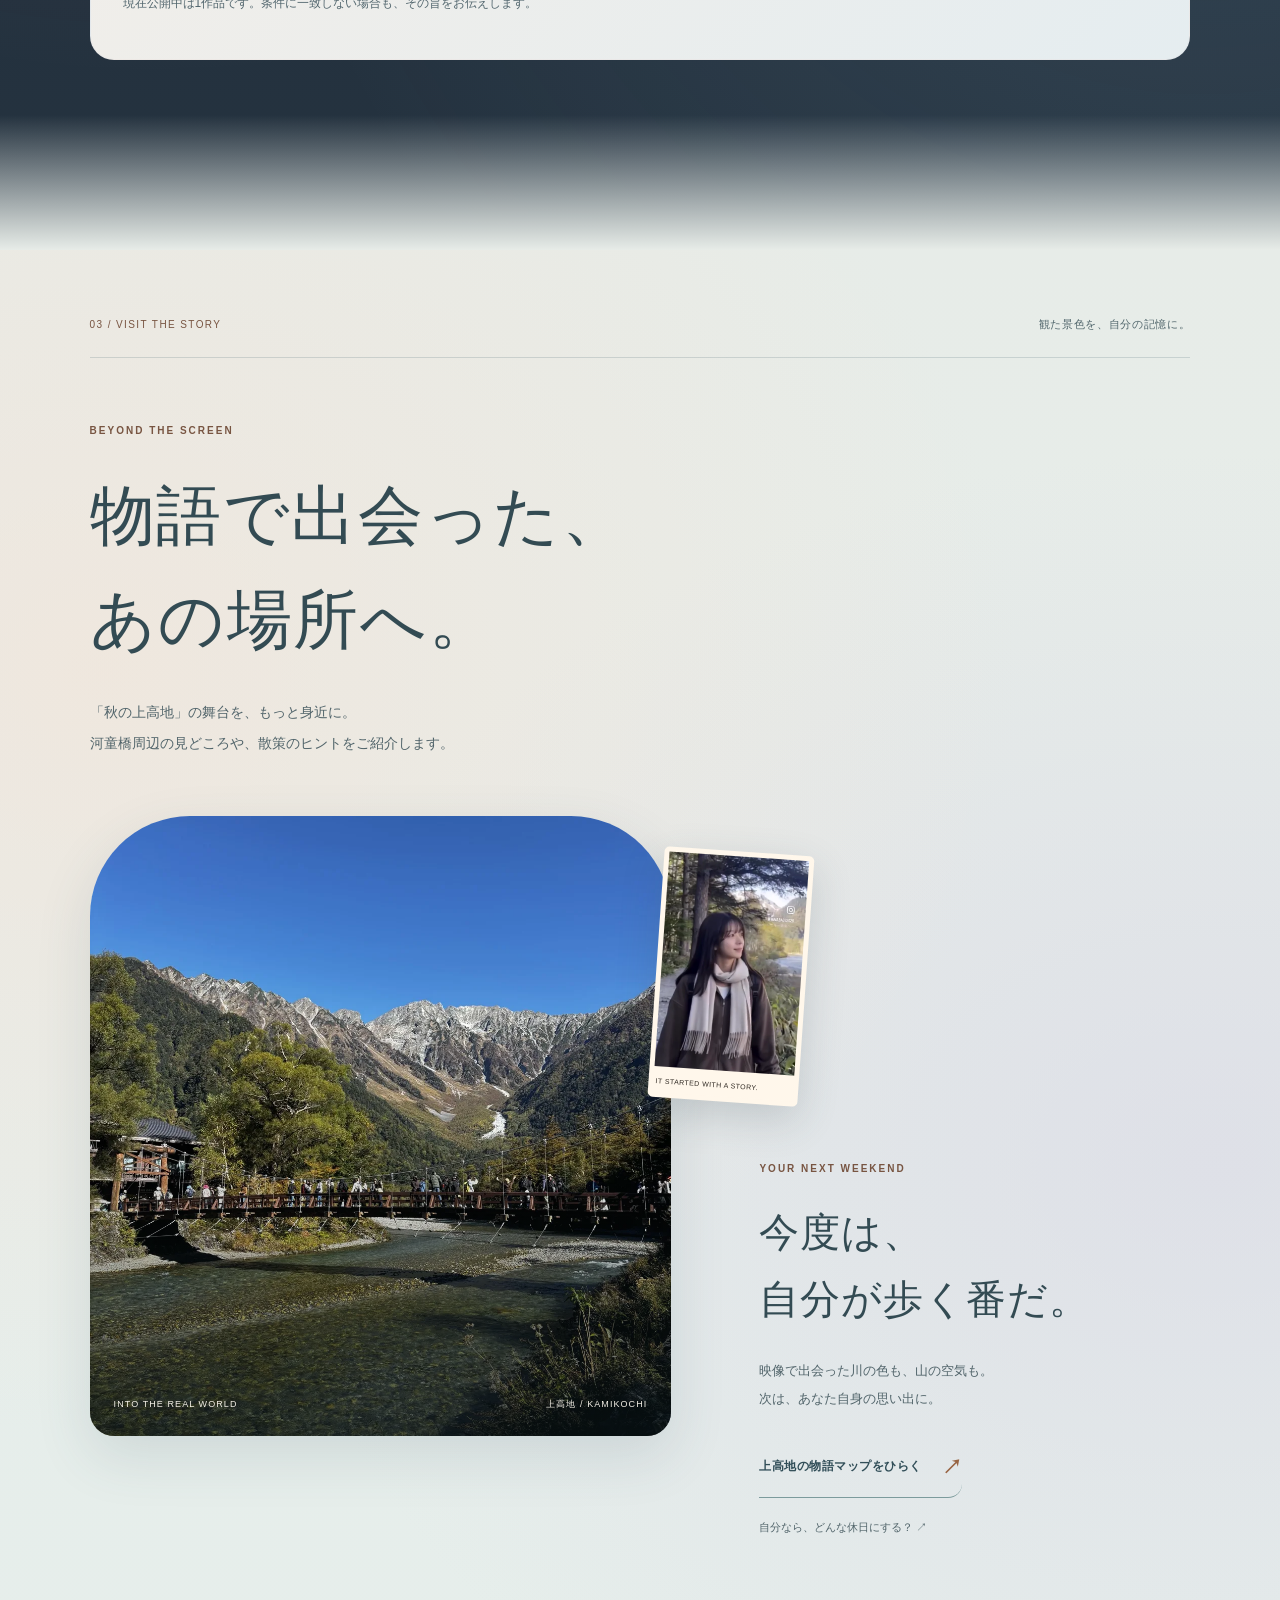
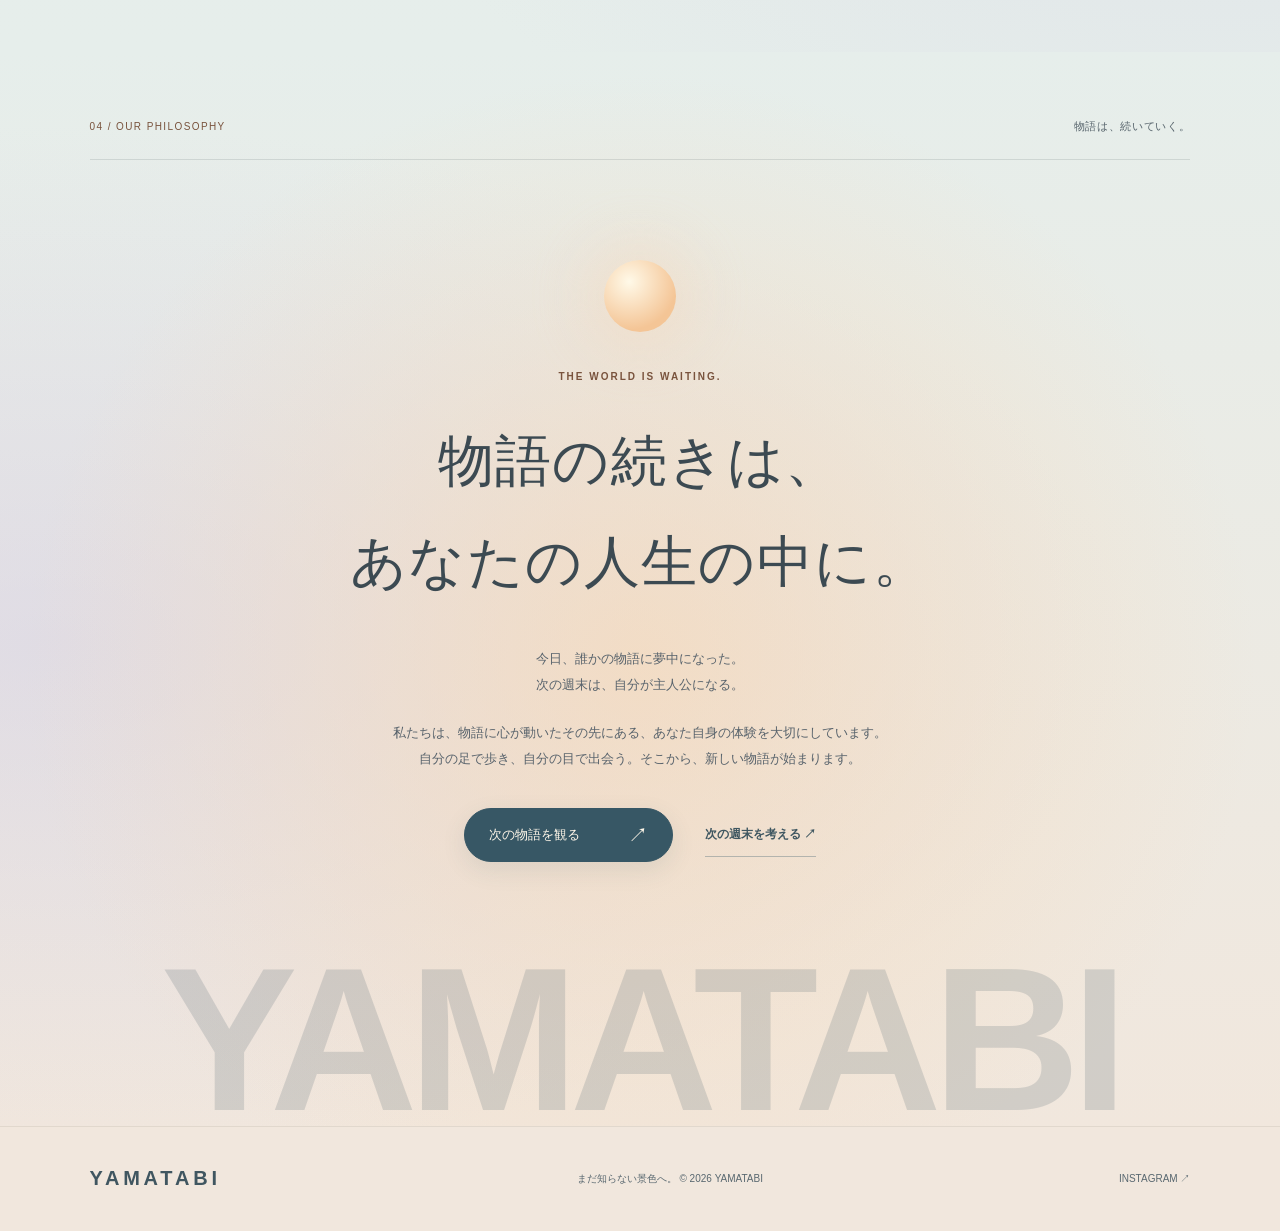
==== commit da0710e7: "Connect mobile story discovery to personal Kamikochi day plans" ====
--- a/index.html
+++ b/index.html
@@ -7,8 +7,8 @@
   <meta name="description" content="YAMATABI — 物語は、続いていく。山と旅を舞台にした映像から、あなた自身の冒険へ。今日、誰かの物語に夢中になった。次の週末は、自分が主人公になる。">
   <title>YAMATABI | 物語は、続いていく。</title>
   <link rel="stylesheet" href="style.css?v=20261017-copy-wrap">
-  <link rel="stylesheet" href="homepage.css?v=20261018-about-clearer">
-  <script src="gallery.js" defer></script>
+  <link rel="stylesheet" href="homepage.css?v=20261018-your-day">
+  <script src="gallery.js?v=20261018-your-day" defer></script>
   <script src="story-finder.js?v=20261018" defer></script>
   <script src="homepage.js?v=20261018-motion" defer></script>
 </head>
@@ -27,7 +27,7 @@
       <div class="hero-copy">
         <div class="eyebrow" data-motion="brand">YAMATABI</div>
         <h1 data-motion="lines"><span>まだ知らない</span><span>景色へ。</span></h1>
-        <p>観る時間を、次の一歩へ。</p><a class="link" href="#about">YAMATABIについて ↘</a>
+        <p>観る時間を、次の一歩へ。</p><a class="link" href="experience.html#your-day">上高地で、自分の物語へ ↗</a><a class="home-hero-about" href="#about">YAMATABIについて ↓</a>
       </div>
       <div class="home-hero-note" aria-hidden="true"><span>THE WORLD IS WAITING.</span><span class="home-scroll-line"></span><span>SCROLL TO EXPLORE</span></div>
     </section>
@@ -74,7 +74,7 @@
         <a class="link" id="reel-fallback" href="experience.html">秋の上高地の作品ページへ ↗</a>
         <noscript><p class="reel-notice">作品ページで動画をご覧いただけます。</p></noscript>
         <section class="story-finder" aria-labelledby="finder-title">
-          <div class="finder-intro"><p class="eyebrow">FIND YOUR STORY</p><h3 id="finder-title">今の気分から、物語を探す。</h3><p>気分と、してみたい体験をひとつずつ選んでください。</p></div>
+          <div class="finder-intro"><p class="eyebrow">FIND YOUR STORY</p><h3 id="finder-title">今の気分から、物語を探す。</h3><p>気分と、してみたい体験をひとつずつ。今の自分に合う作品を探したら、その舞台での休日も想像してみませんか。</p></div>
           <form id="story-finder-form" hidden>
             <fieldset><legend>01 / 今、どんな気分？</legend><div class="finder-choices">
               <label><input type="radio" name="mood" value="calm" required><span>ひと息つきたい</span></label>
@@ -119,7 +119,7 @@
             <h3><span>今度は、</span><span>自分が歩く番だ。</span></h3>
             <p>映像で出会った川の色も、山の空気も。<br>次は、あなた自身の思い出に。</p>
             <a class="link home-text-link" href="experience.html#story-map">上高地の物語マップをひらく <span aria-hidden="true">↗</span></a>
-            <a class="home-secondary-link" href="experience.html#walk">散策のヒントを見つける ↗</a>
+            <a class="home-secondary-link" href="experience.html#your-day">自分なら、どんな休日にする？ ↗</a>
           </div>
         </div>
       </div>
--- a/homepage.css
+++ b/homepage.css
@@ -333,3 +333,4 @@
  .brand-home .about-section:after{background:linear-gradient(180deg,#0b1112c9,#10212b9e 25%,#10212ba8 75%,#171f25d6)}
  .brand-home .home-media-overview{padding-top:32px;padding-bottom:32px}
 }
+.brand-home .home-hero-about{display:block;font-size:11px;line-height:2;color:#e4e8e3;text-decoration:none;margin-top:18px;min-height:44px;width:max-content}
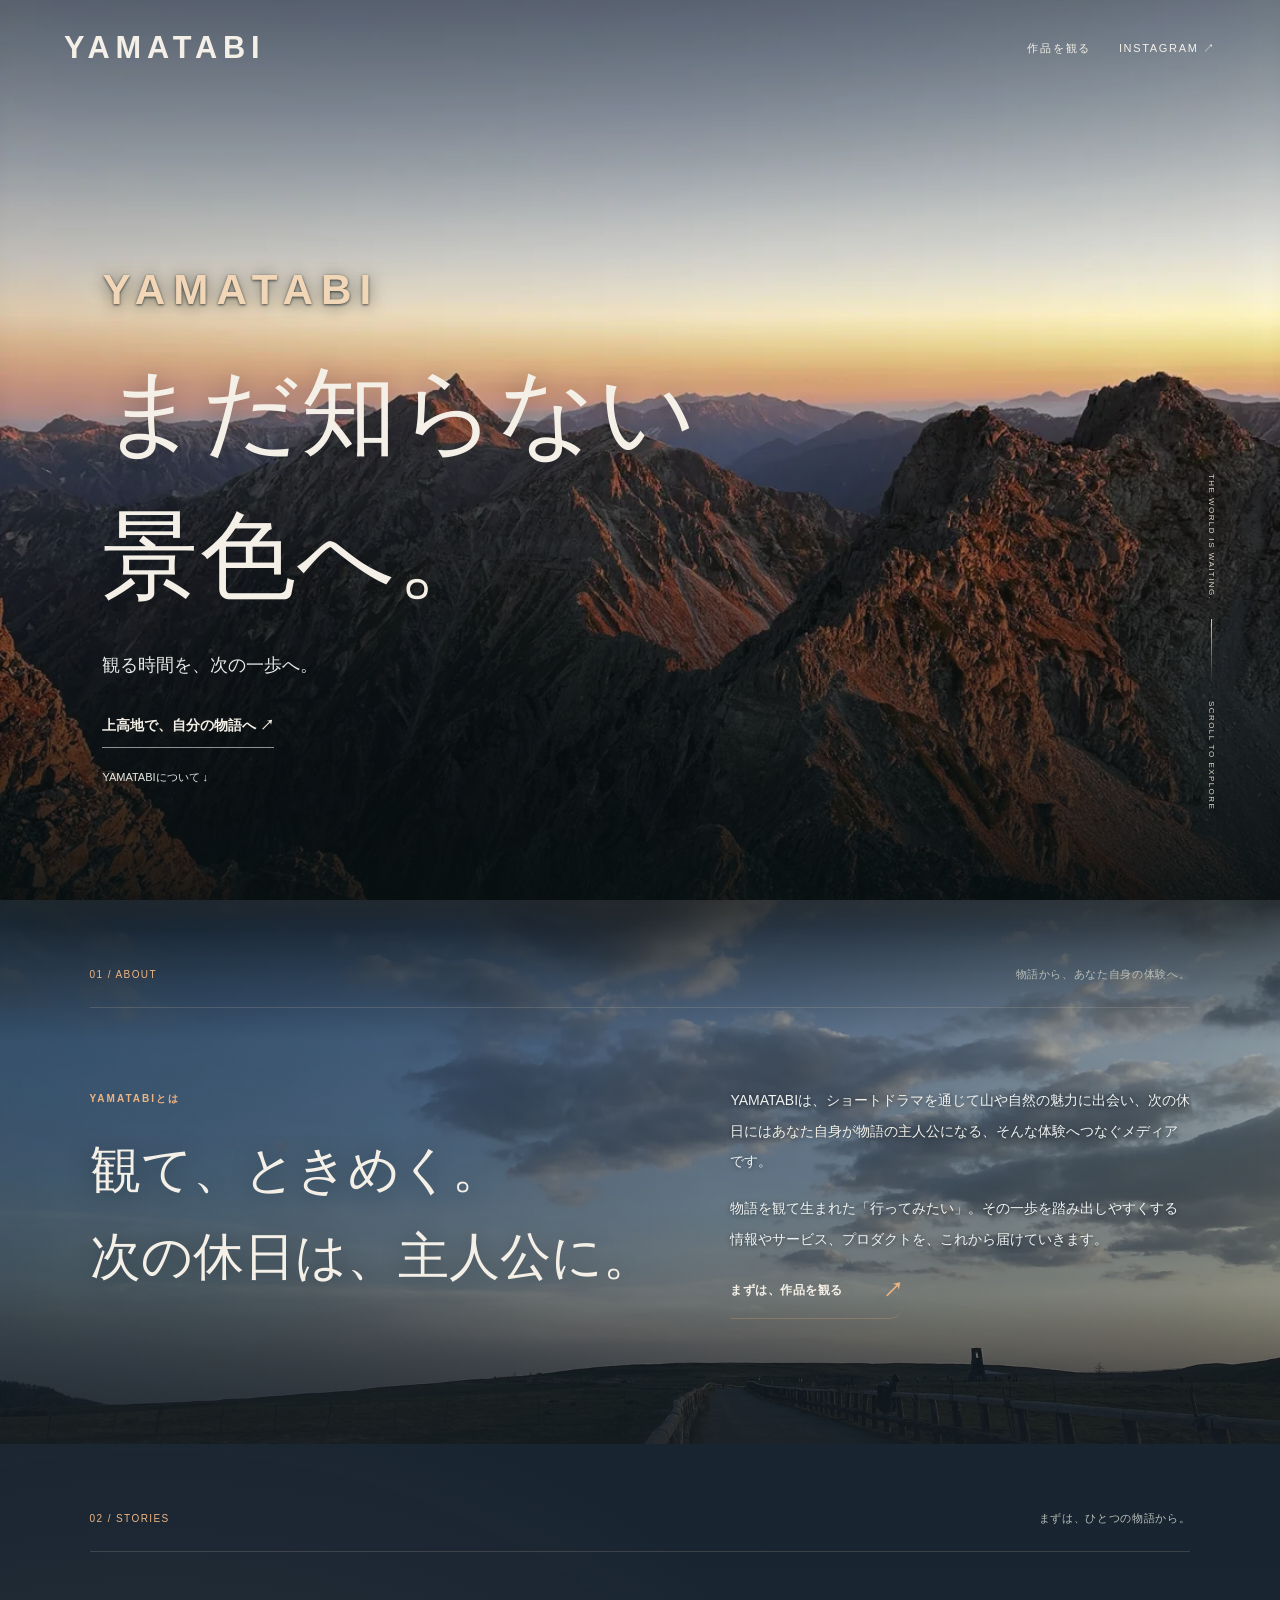
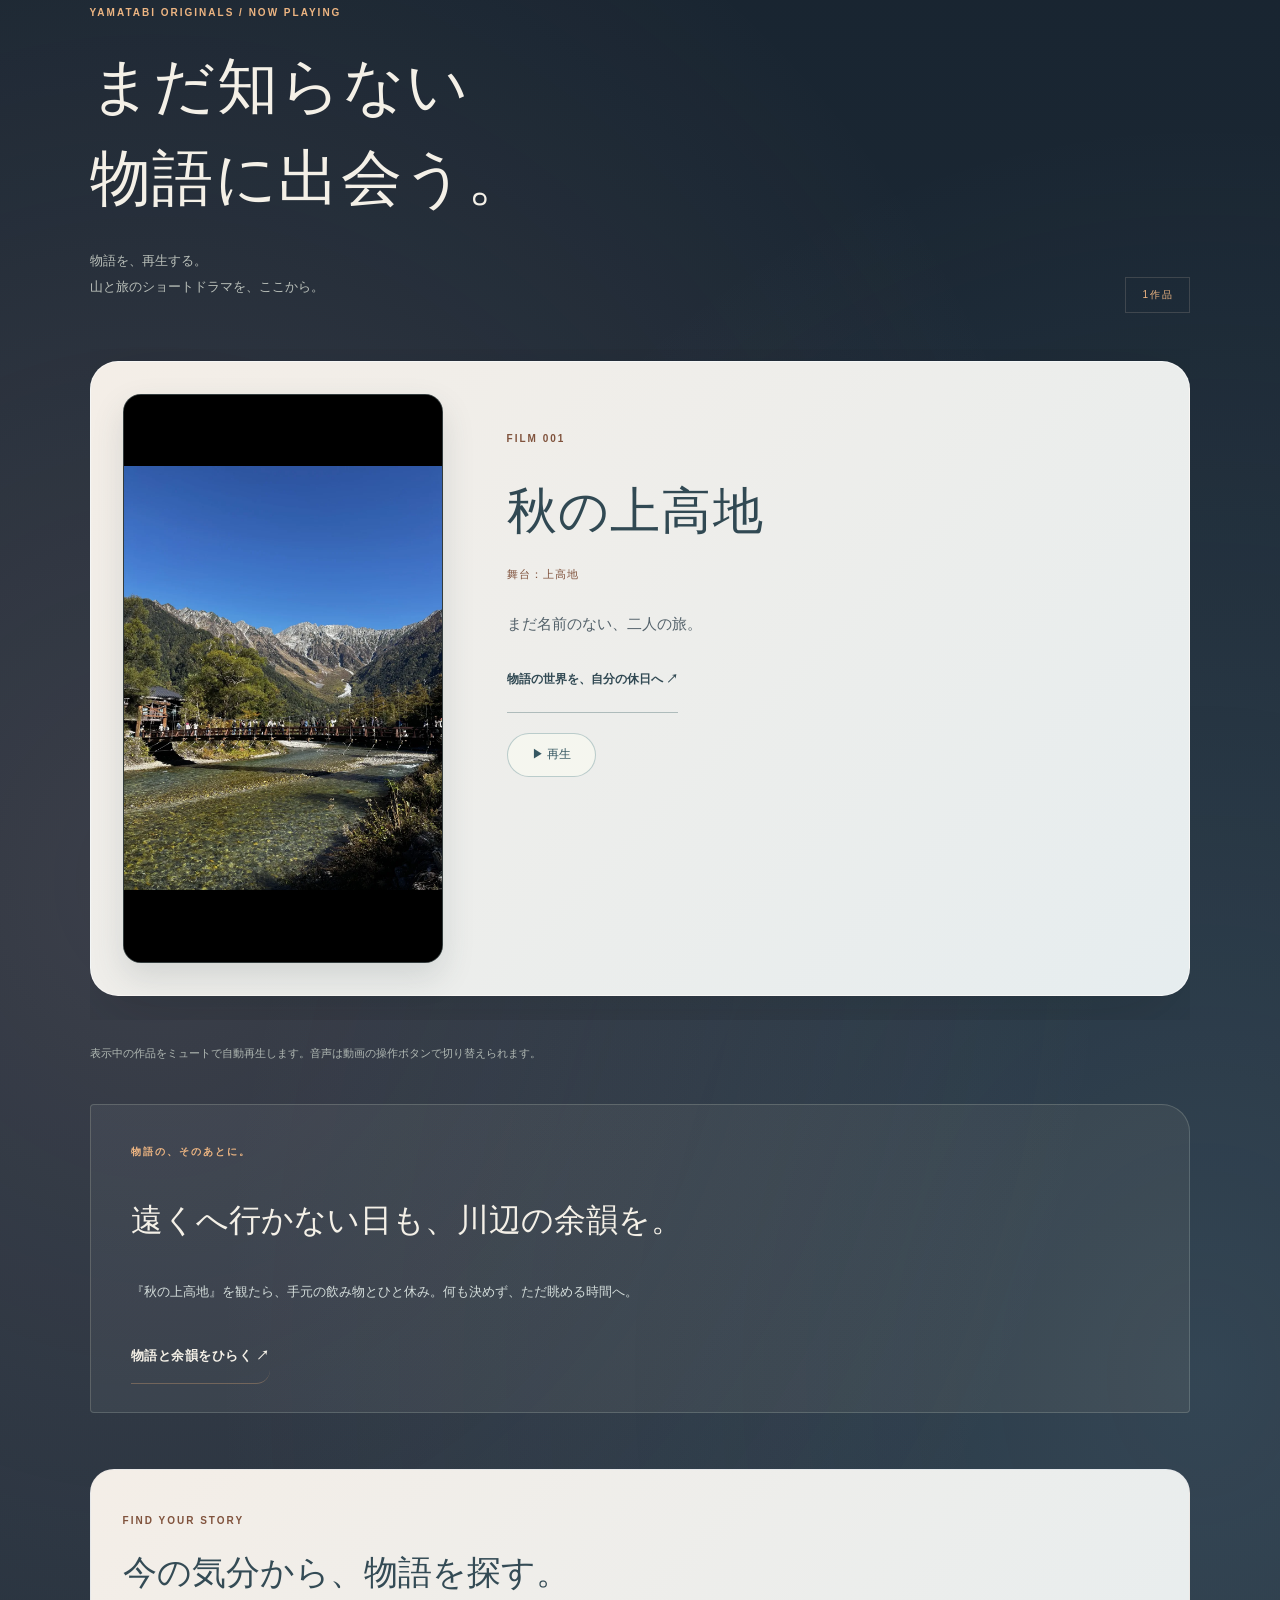
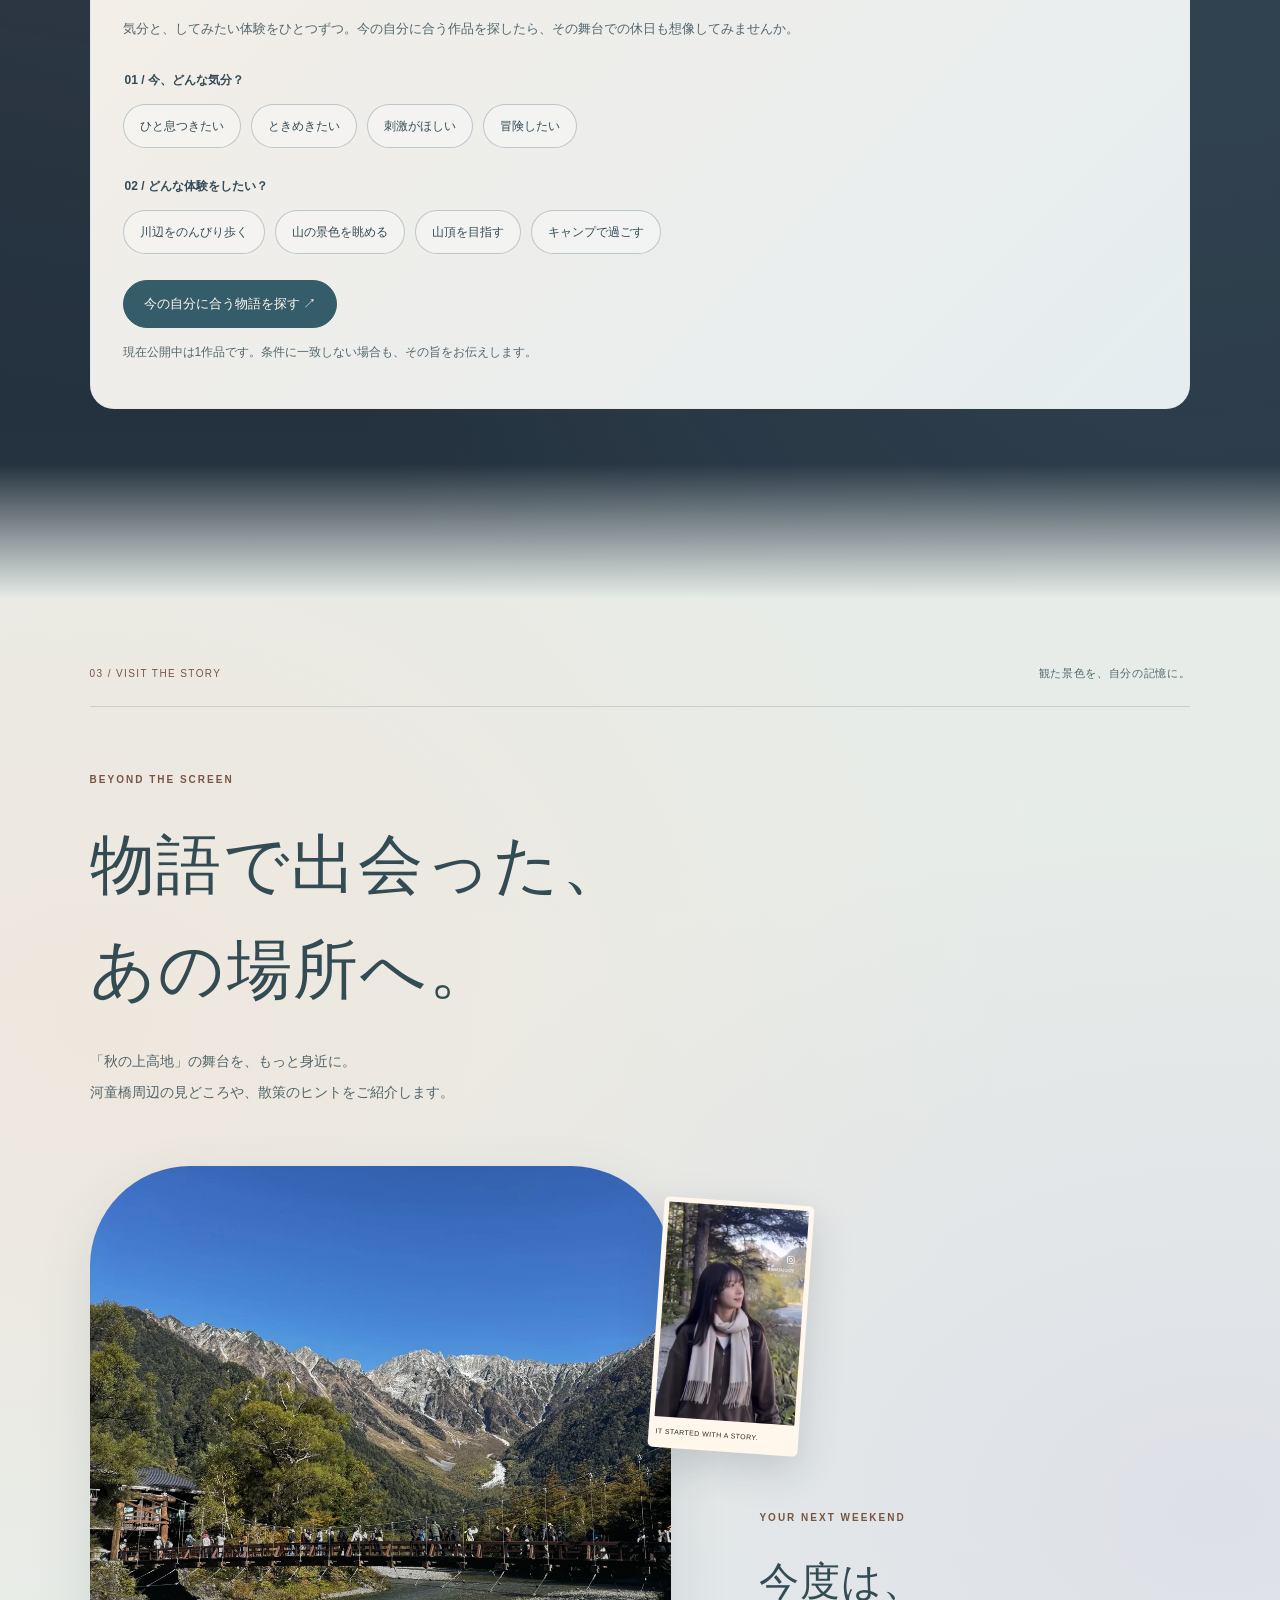
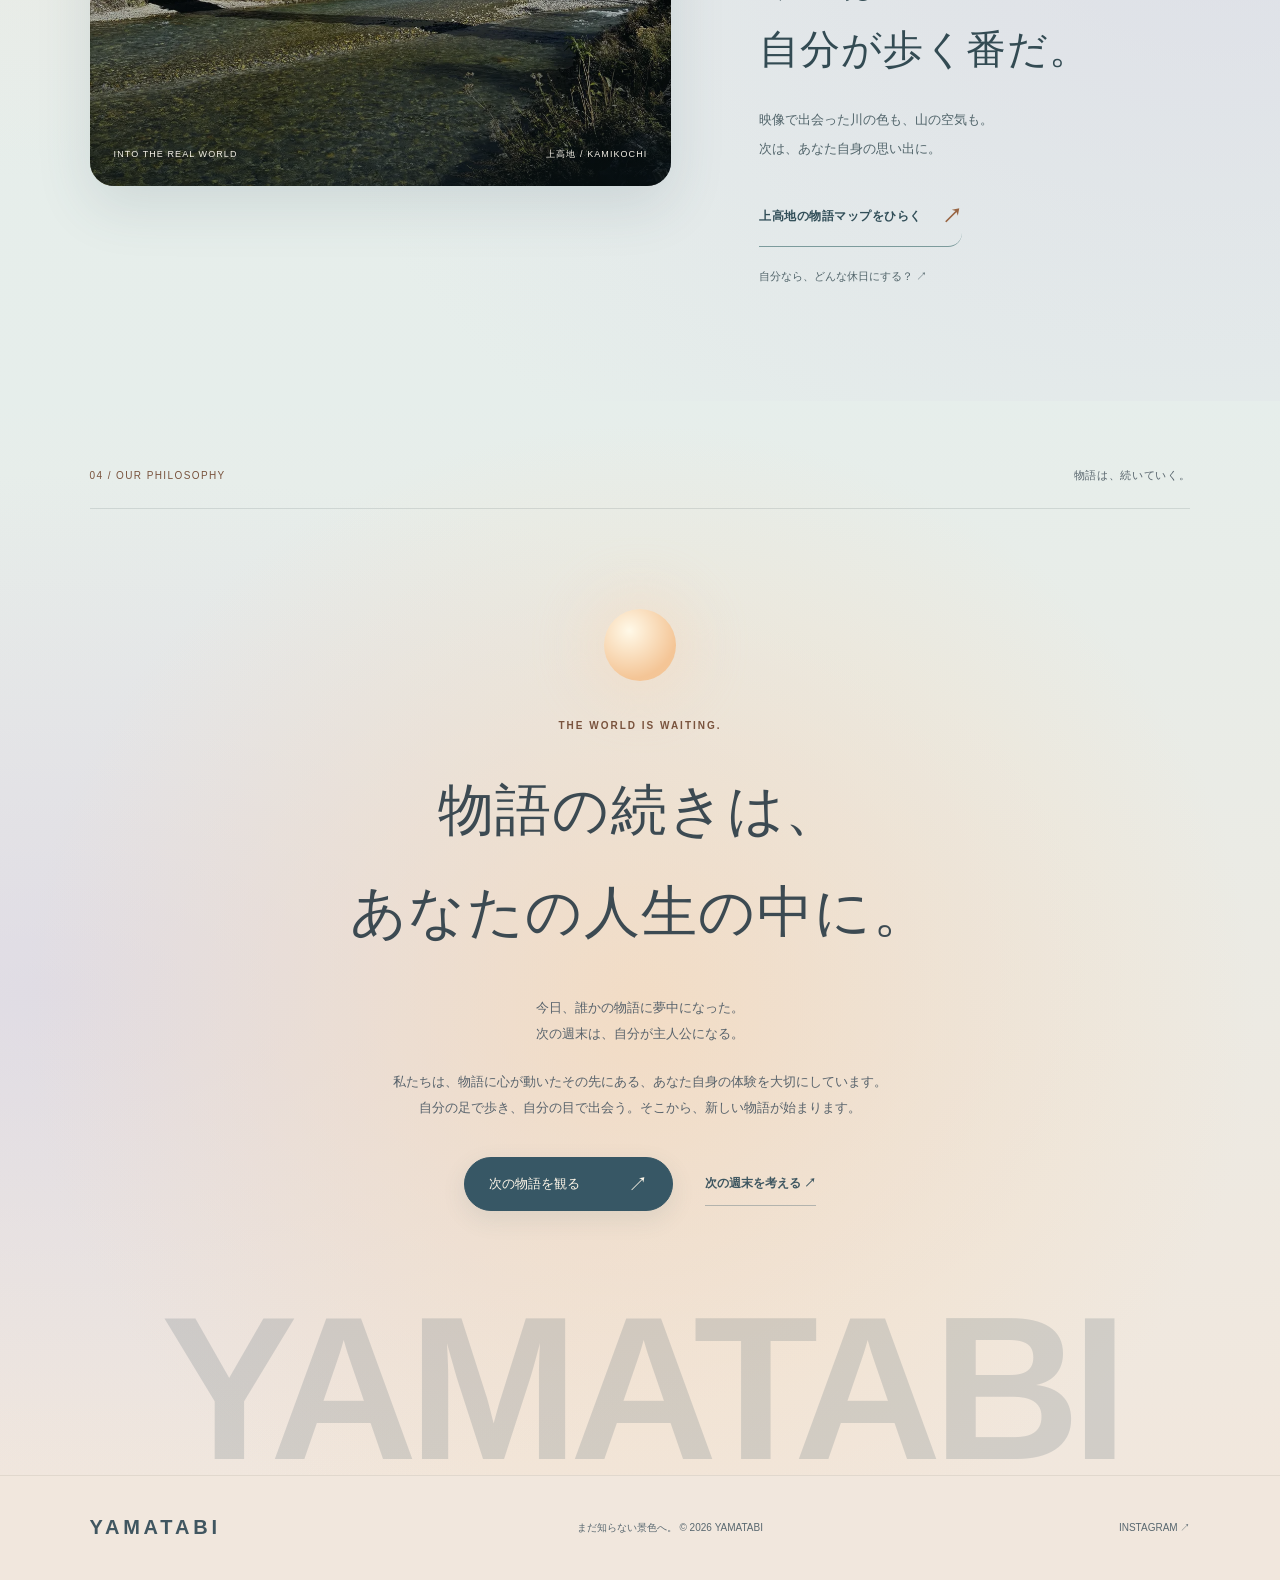
==== commit d1bcf324: "Extend Kamikochi film viewing into a quiet everyday experience" ====
--- a/index.html
+++ b/index.html
@@ -7,7 +7,7 @@
   <meta name="description" content="YAMATABI — 物語は、続いていく。山と旅を舞台にした映像から、あなた自身の冒険へ。今日、誰かの物語に夢中になった。次の週末は、自分が主人公になる。">
   <title>YAMATABI | 物語は、続いていく。</title>
   <link rel="stylesheet" href="style.css?v=20261017-copy-wrap">
-  <link rel="stylesheet" href="homepage.css?v=20261018-your-day">
+  <link rel="stylesheet" href="homepage.css?v=20261018-quiet-time">
   <script src="gallery.js?v=20261018-your-day" defer></script>
   <script src="story-finder.js?v=20261018" defer></script>
   <script src="homepage.js?v=20261018-motion" defer></script>
@@ -73,6 +73,12 @@
         <p class="reel-notice" id="reel-notice">作品ページからも動画をご覧いただけます。</p>
         <a class="link" id="reel-fallback" href="experience.html">秋の上高地の作品ページへ ↗</a>
         <noscript><p class="reel-notice">作品ページで動画をご覧いただけます。</p></noscript>
+        <aside class="home-quiet-entry">
+          <p class="eyebrow">物語の、そのあとに。</p>
+          <h3>遠くへ行かない日も、川辺の余韻を。</h3>
+          <p>『秋の上高地』を観たら、手元の飲み物とひと休み。何も決めず、ただ眺める時間へ。</p>
+          <a class="link home-text-link" href="experience.html#quiet-time">物語と余韻をひらく ↗</a>
+        </aside>
         <section class="story-finder" aria-labelledby="finder-title">
           <div class="finder-intro"><p class="eyebrow">FIND YOUR STORY</p><h3 id="finder-title">今の気分から、物語を探す。</h3><p>気分と、してみたい体験をひとつずつ。今の自分に合う作品を探したら、その舞台での休日も想像してみませんか。</p></div>
           <form id="story-finder-form" hidden>
--- a/homepage.css
+++ b/homepage.css
@@ -334,3 +334,6 @@
  .brand-home .home-media-overview{padding-top:32px;padding-bottom:32px}
 }
 .brand-home .home-hero-about{display:block;font-size:11px;line-height:2;color:#e4e8e3;text-decoration:none;margin-top:18px;min-height:44px;width:max-content}
+.brand-home .home-quiet-entry{margin:40px 0 0;padding:28px clamp(20px,4vw,40px);border:1px solid #d8e0d133;border-radius:4px 28px 4px 4px;background:linear-gradient(130deg,#cadfdf12,#f4d3aa12)}
+.brand-home .home-quiet-entry h3{font-family:"Yu Mincho","Hiragino Mincho ProN",serif;font-size:clamp(22px,3vw,32px);font-weight:400;line-height:1.7;text-wrap:balance}
+.brand-home .home-quiet-entry>p:not(.eyebrow){font-size:13px;line-height:2;color:#d3dcda;max-width:620px}
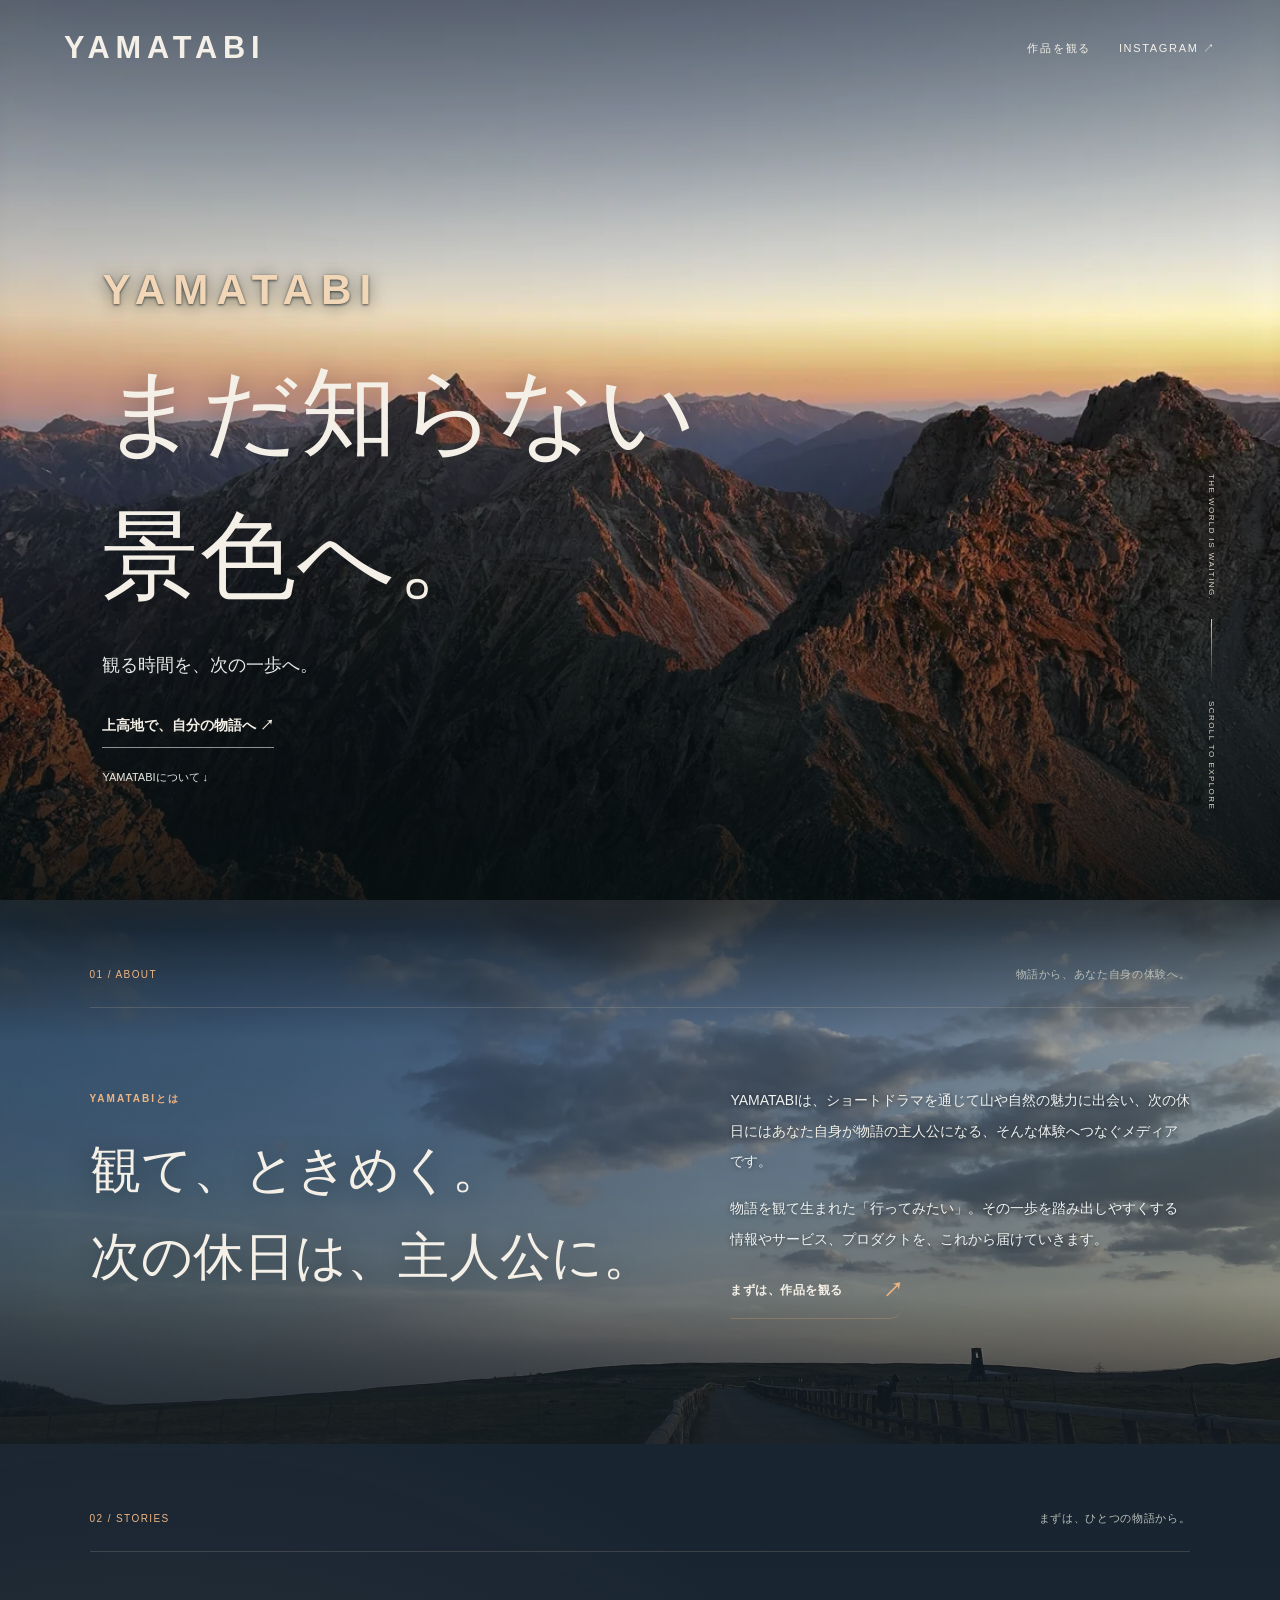
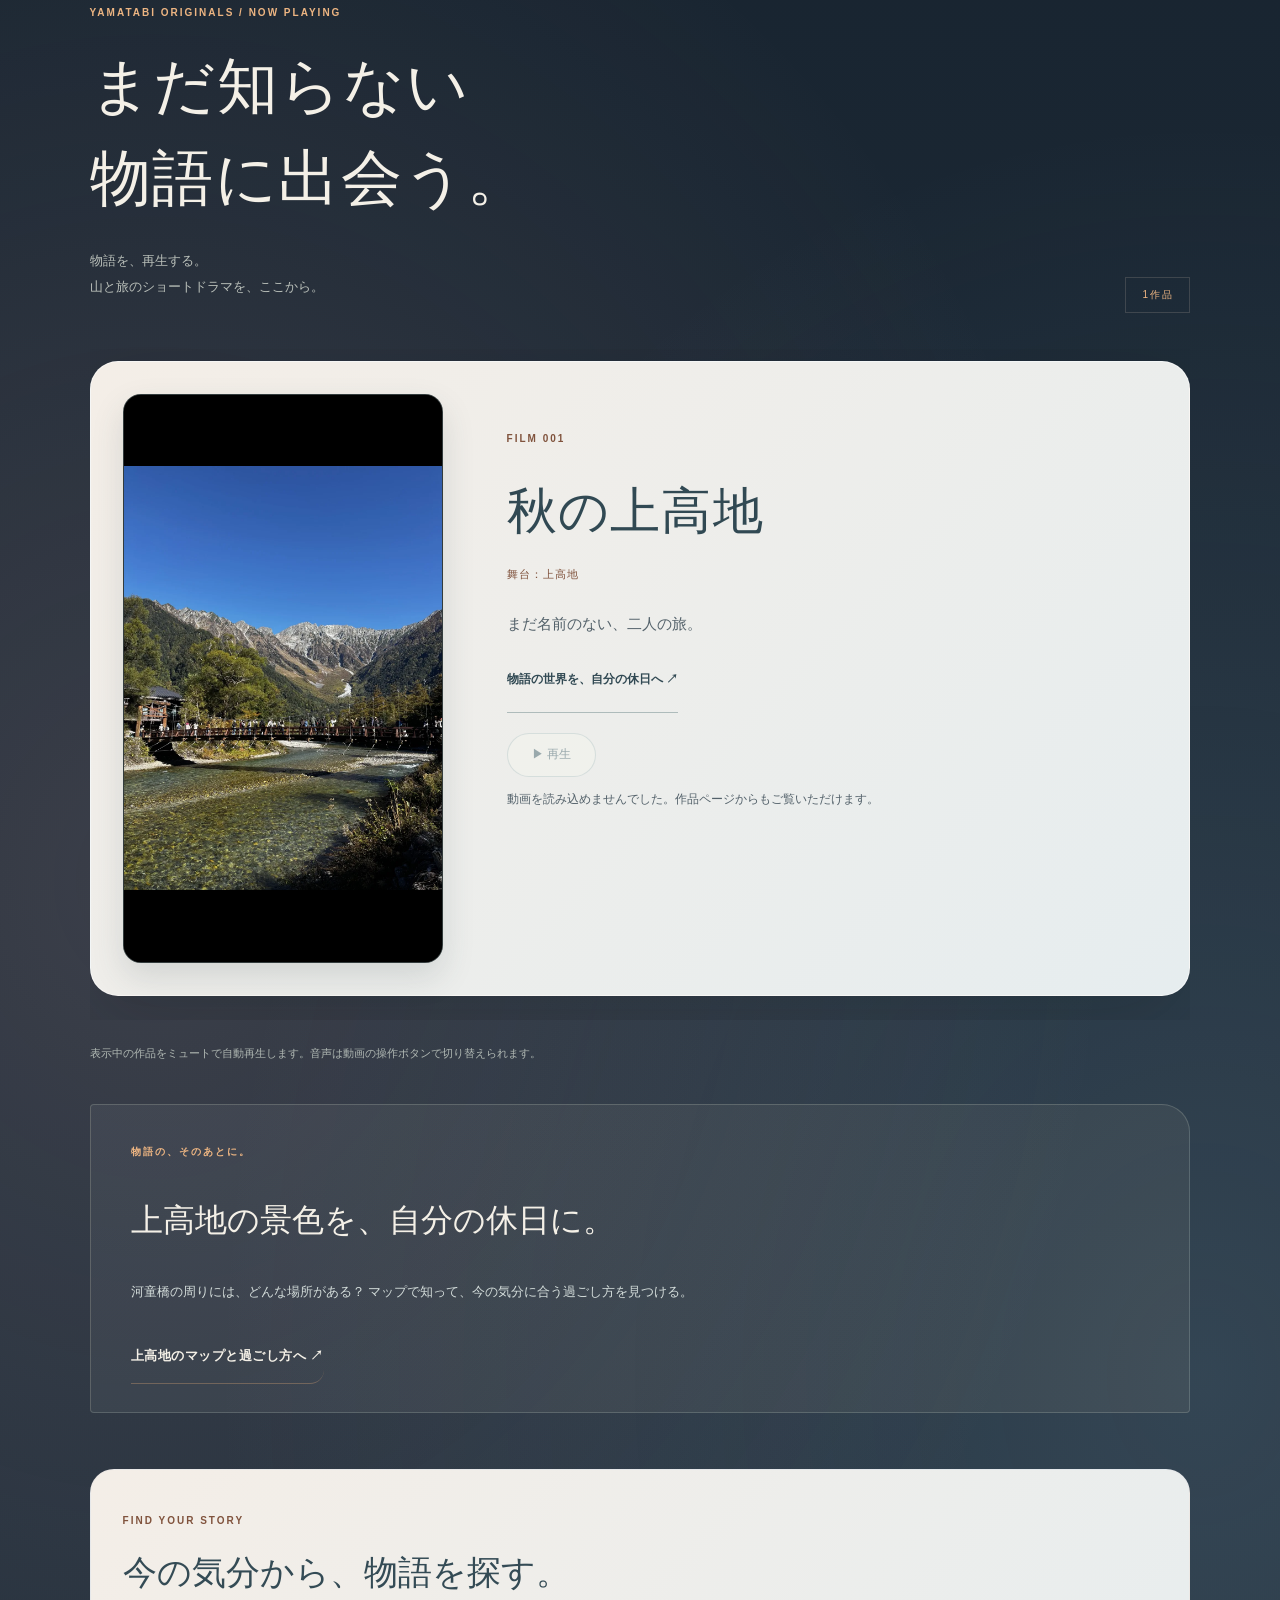
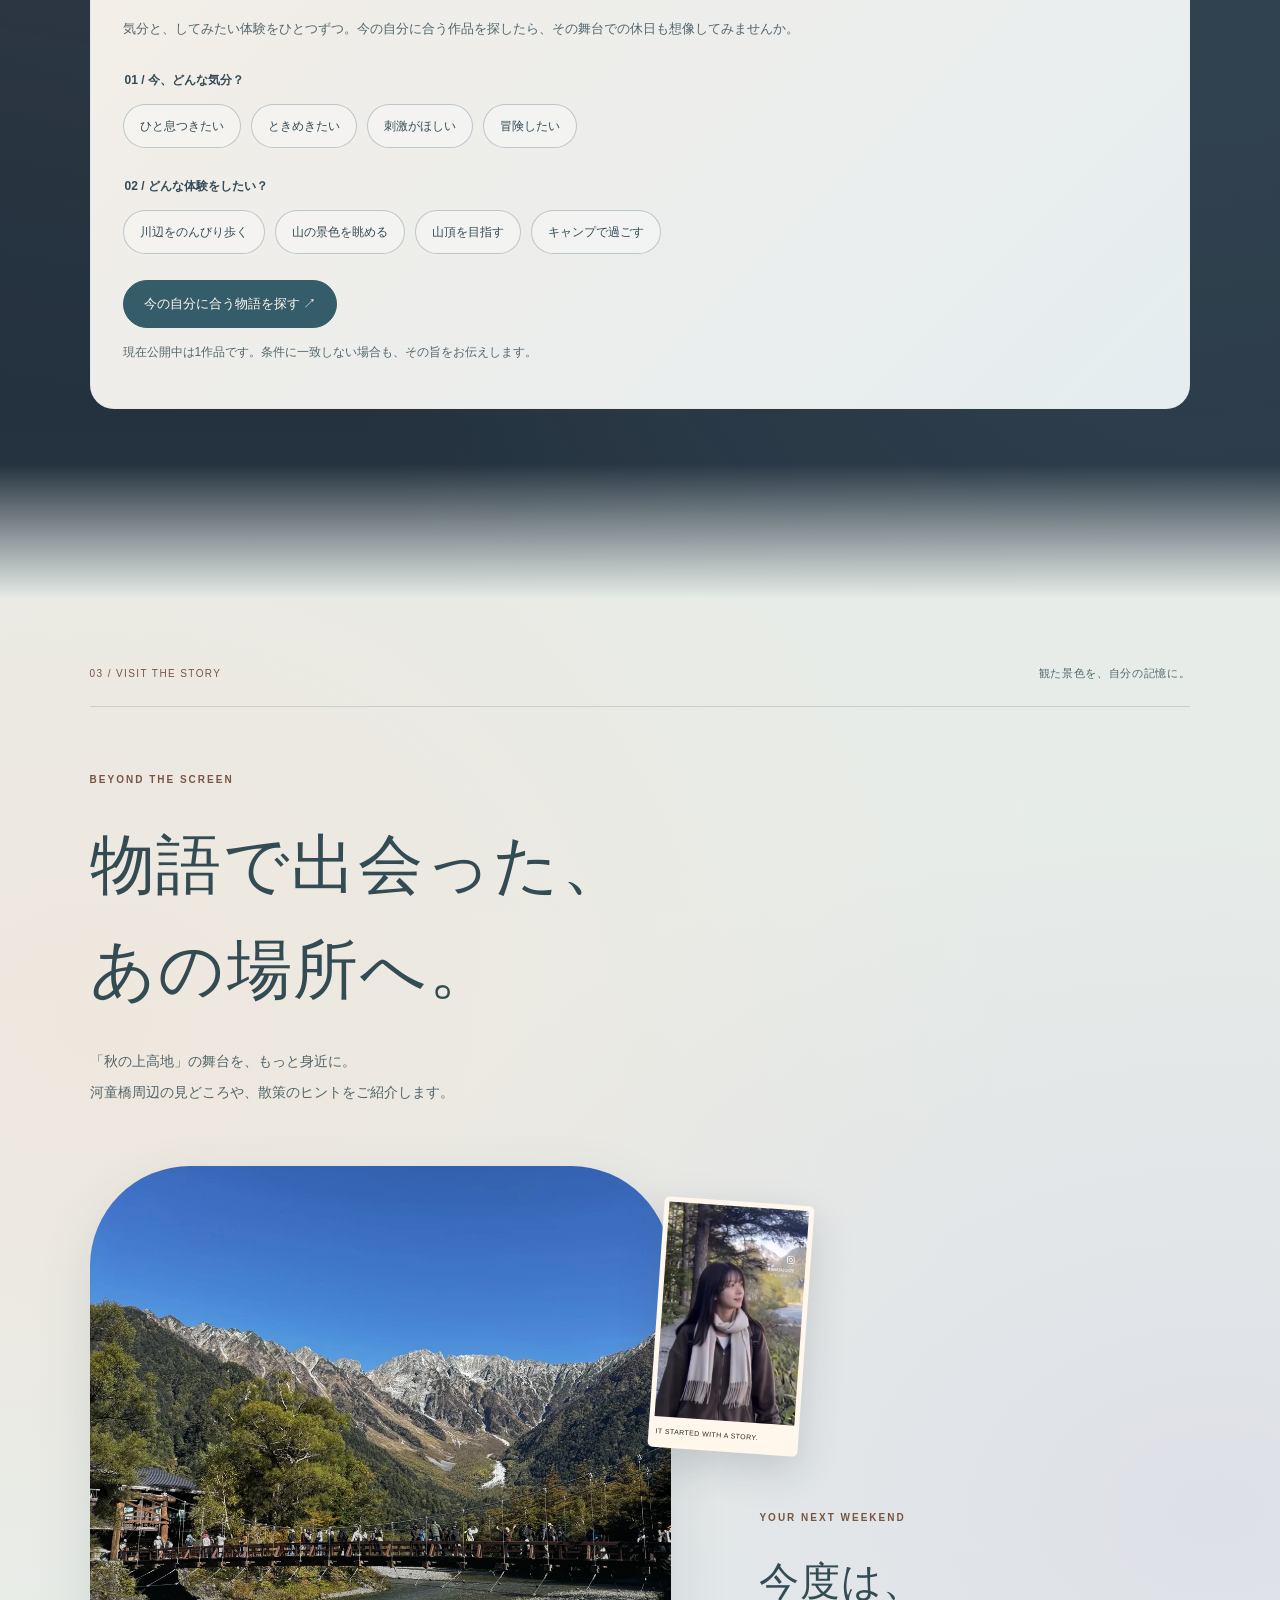
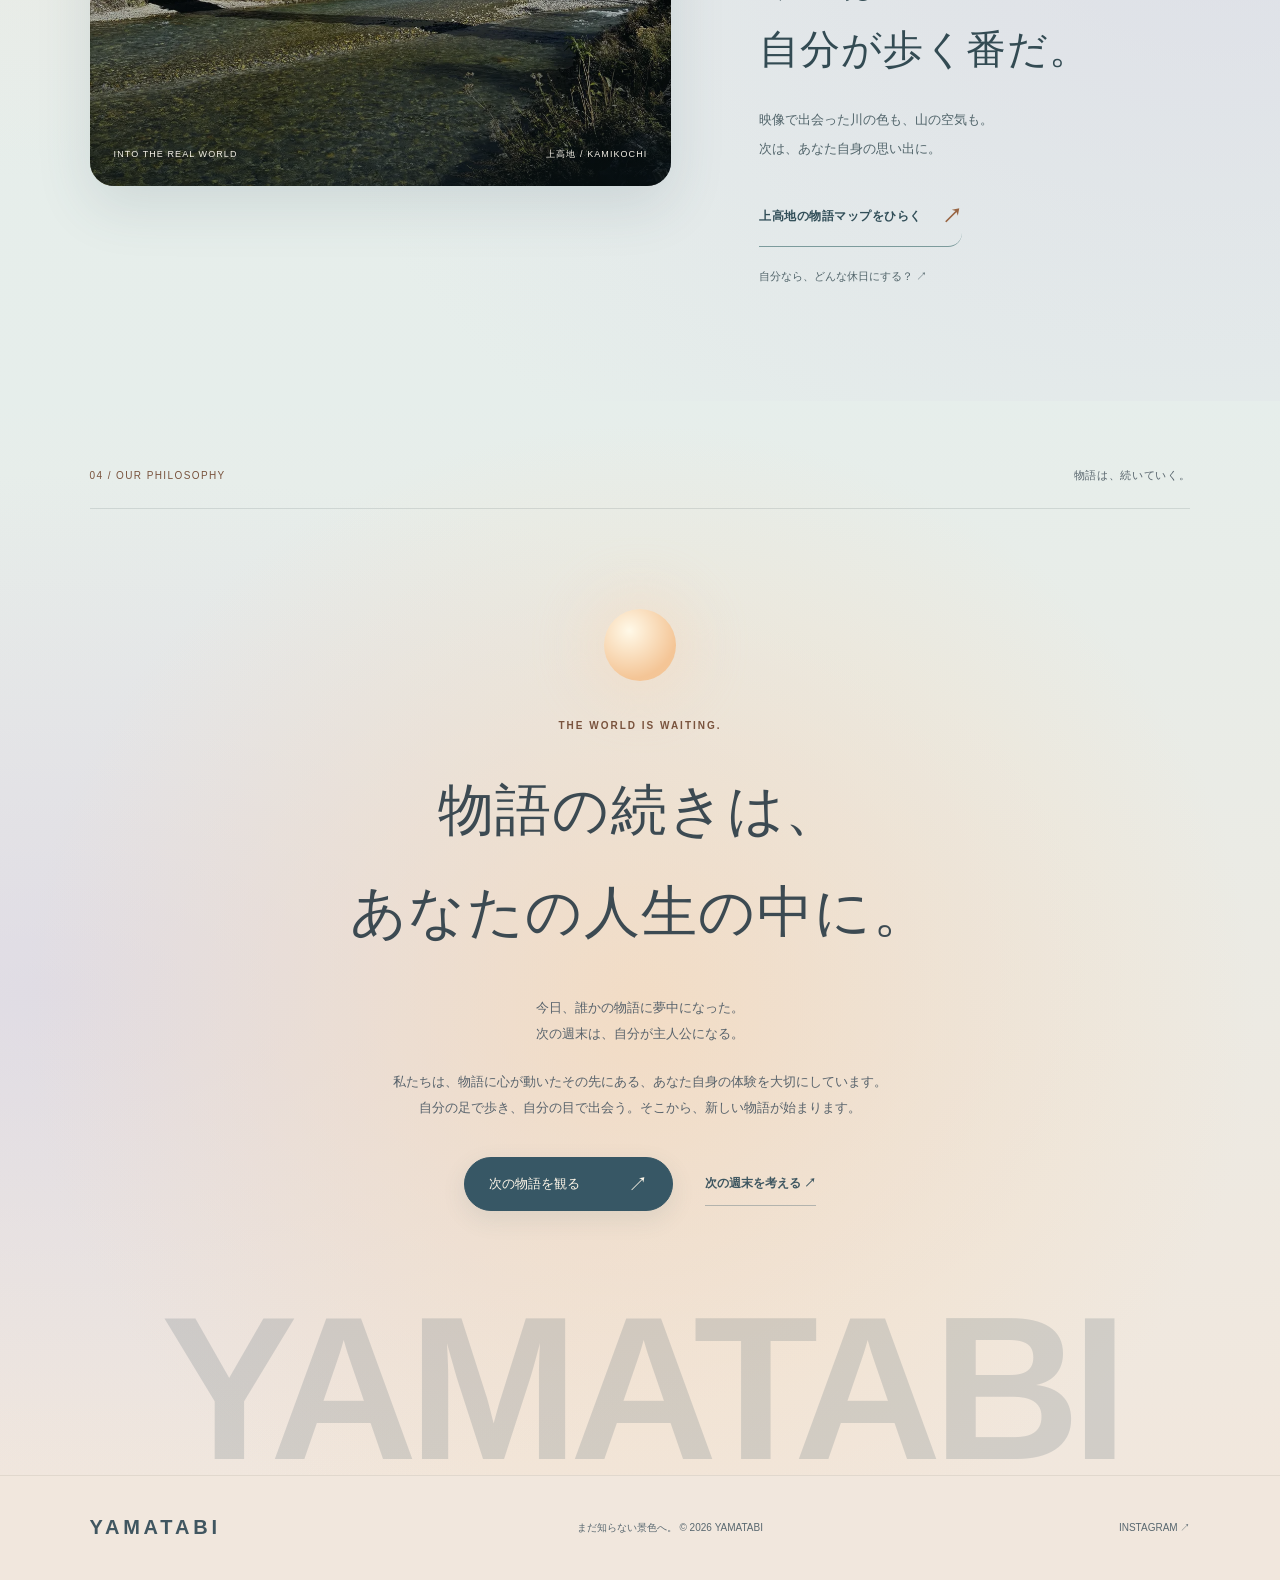
==== commit c84ac484: "Connect Kamikochi map and mood plans with an automatic film preview" ====
--- a/index.html
+++ b/index.html
@@ -75,9 +75,9 @@
         <noscript><p class="reel-notice">作品ページで動画をご覧いただけます。</p></noscript>
         <aside class="home-quiet-entry">
           <p class="eyebrow">物語の、そのあとに。</p>
-          <h3>遠くへ行かない日も、川辺の余韻を。</h3>
-          <p>『秋の上高地』を観たら、手元の飲み物とひと休み。何も決めず、ただ眺める時間へ。</p>
-          <a class="link home-text-link" href="experience.html#quiet-time">物語と余韻をひらく ↗</a>
+          <h3>上高地の景色を、自分の休日に。</h3>
+          <p>河童橋の周りには、どんな場所がある？ マップで知って、今の気分に合う過ごし方を見つける。</p>
+          <a class="link home-text-link" href="experience.html#story-map">上高地のマップと過ごし方へ ↗</a>
         </aside>
         <section class="story-finder" aria-labelledby="finder-title">
           <div class="finder-intro"><p class="eyebrow">FIND YOUR STORY</p><h3 id="finder-title">今の気分から、物語を探す。</h3><p>気分と、してみたい体験をひとつずつ。今の自分に合う作品を探したら、その舞台での休日も想像してみませんか。</p></div>
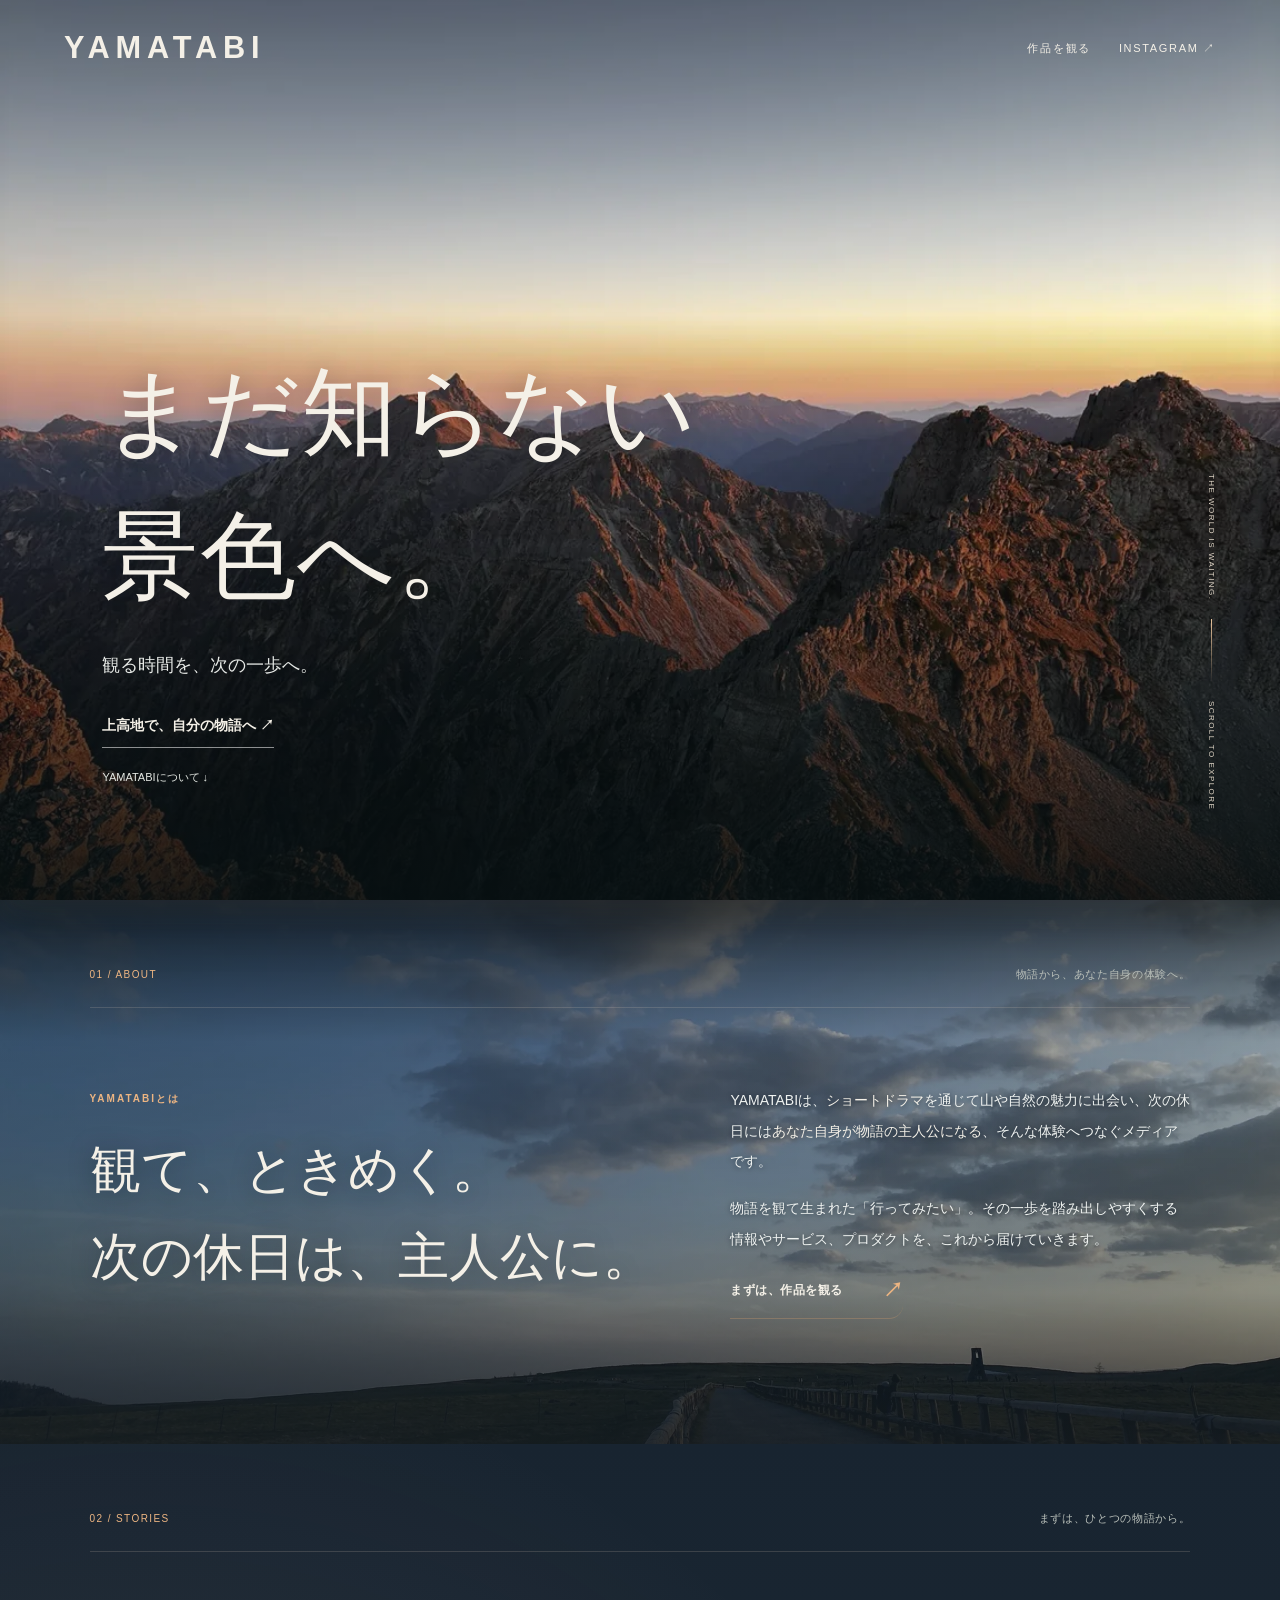
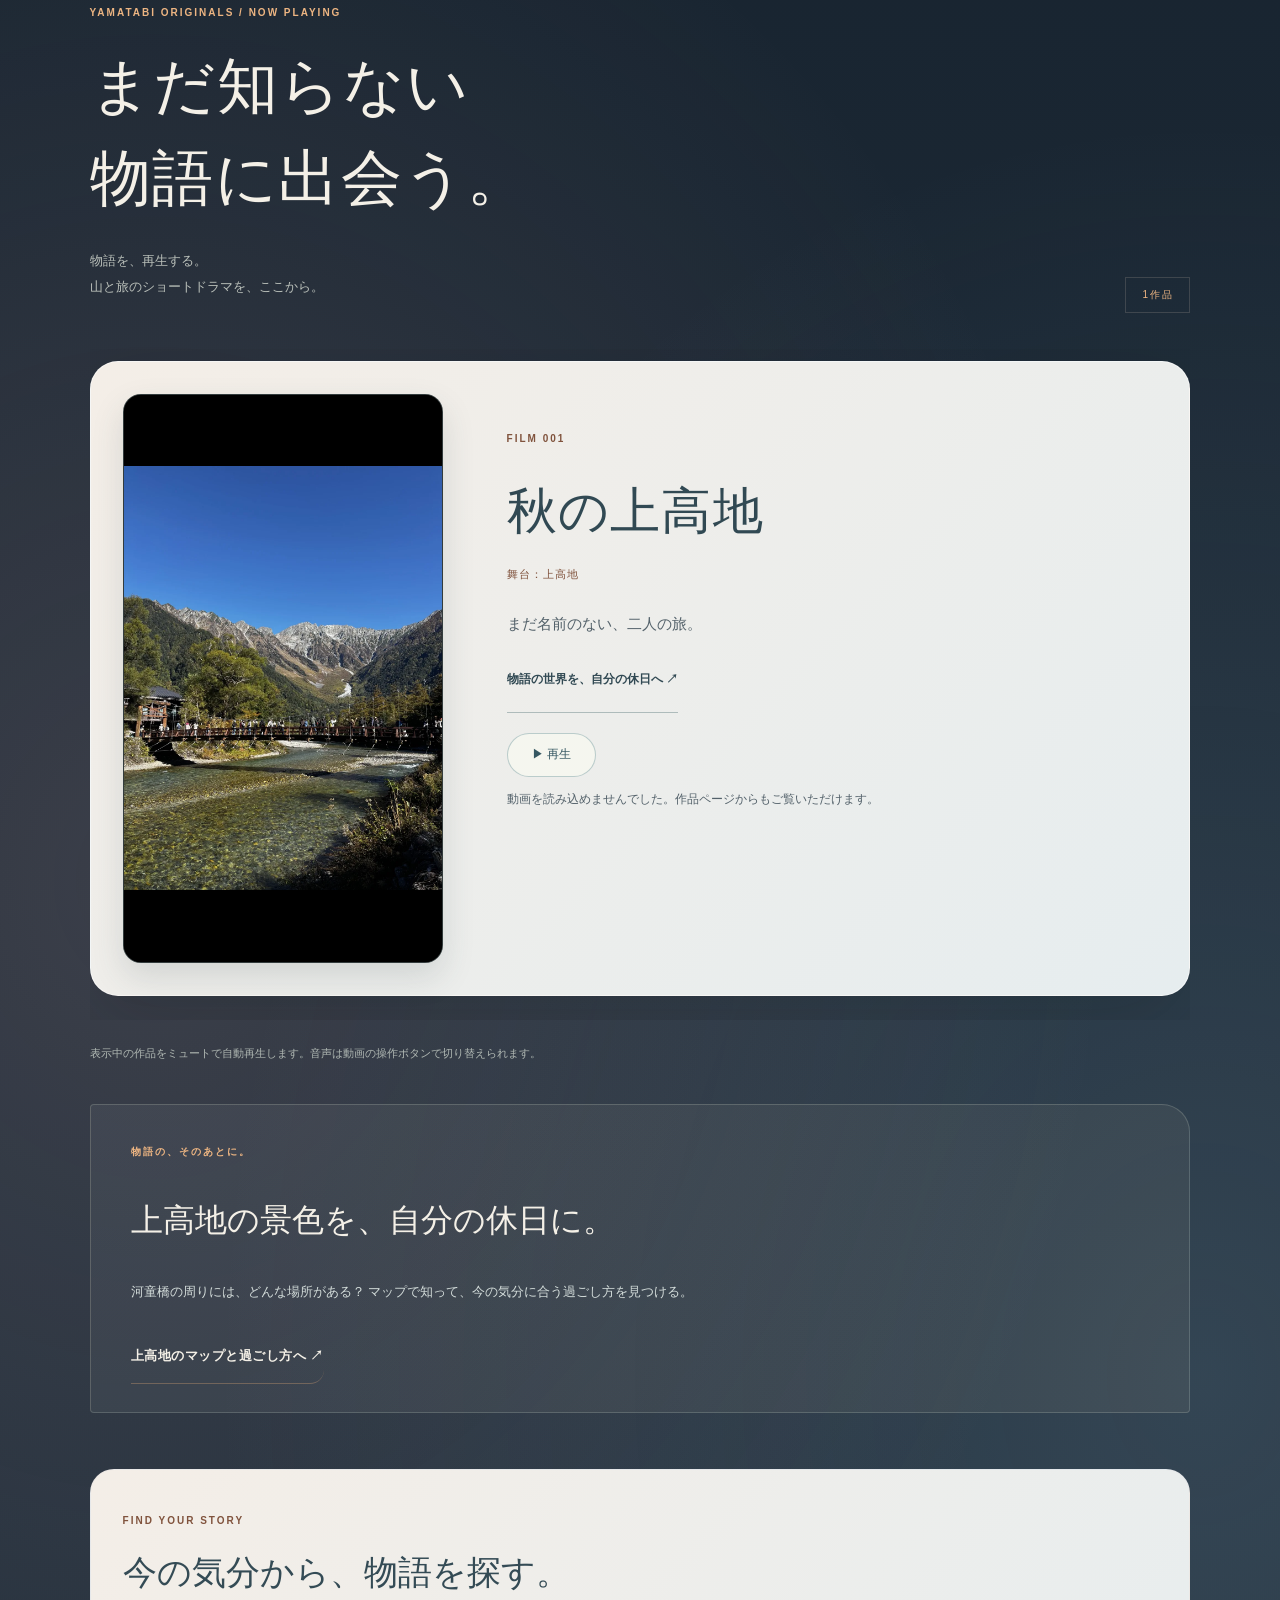
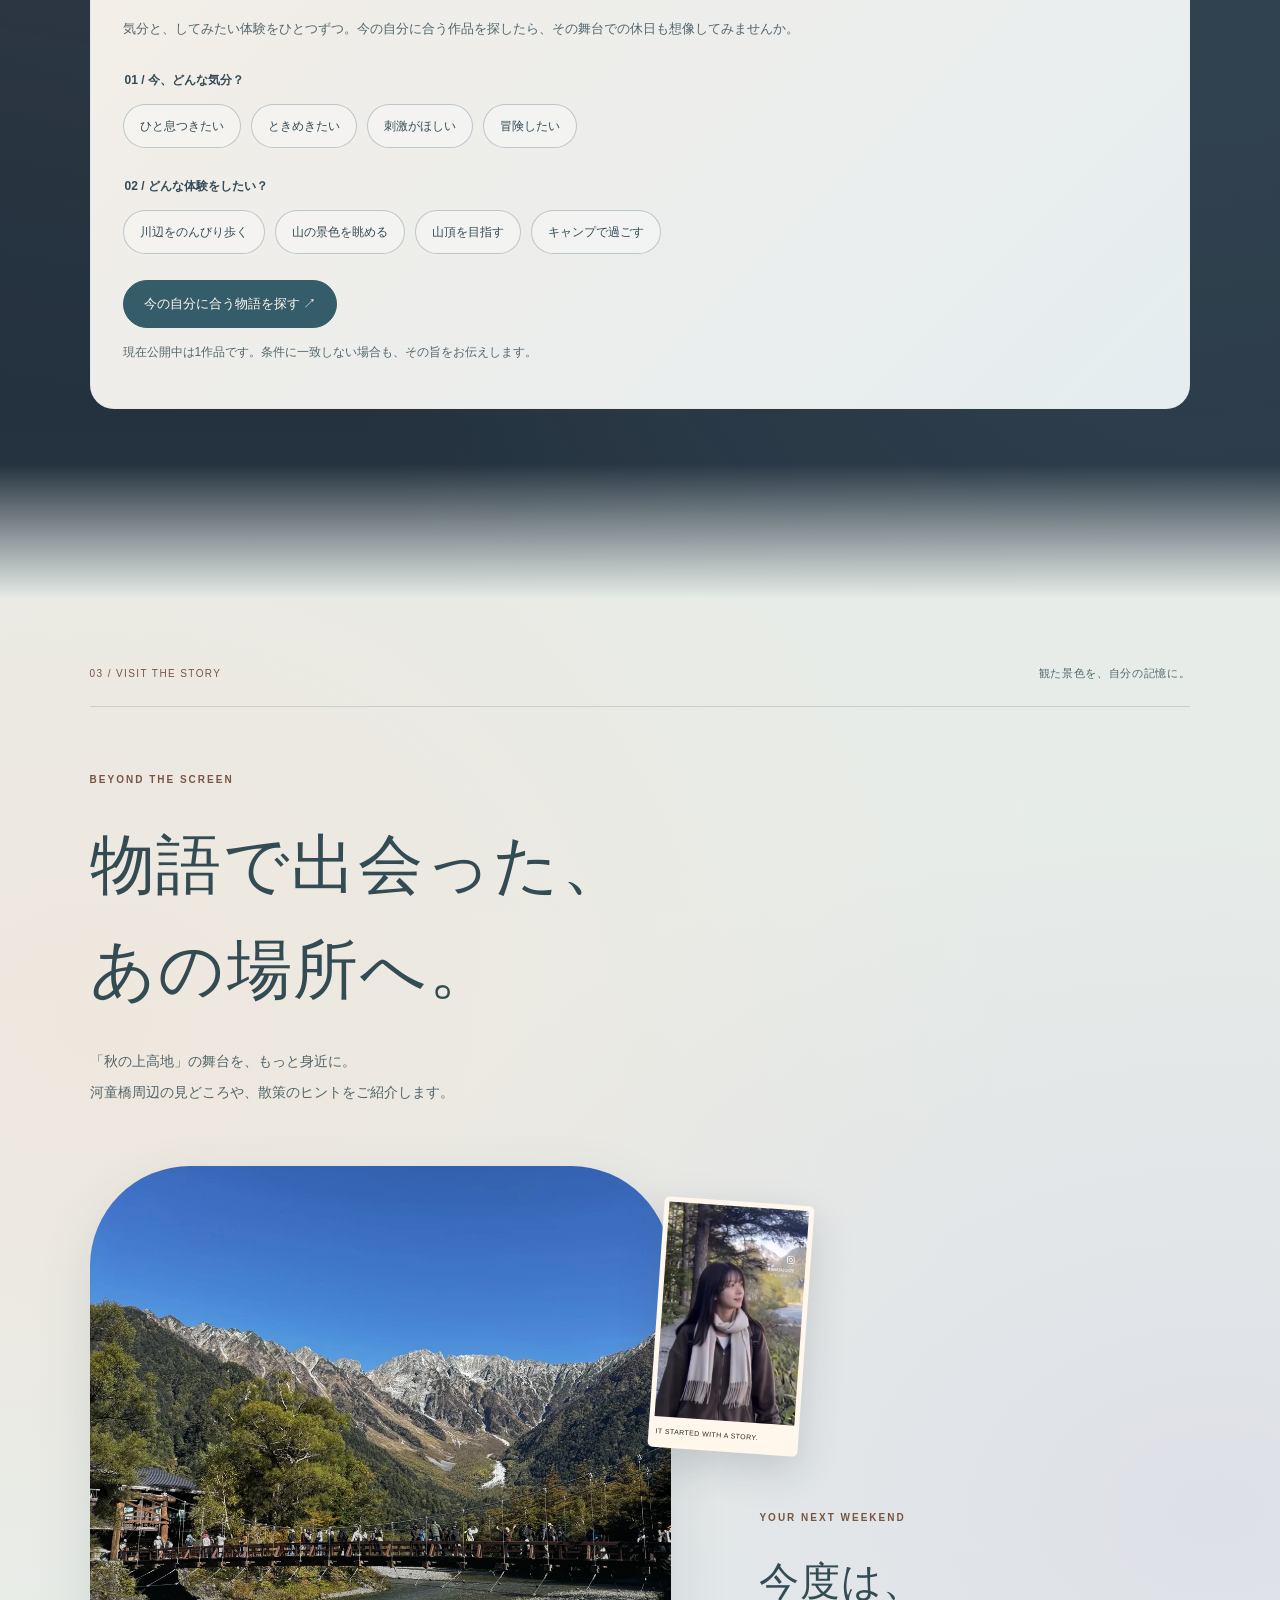
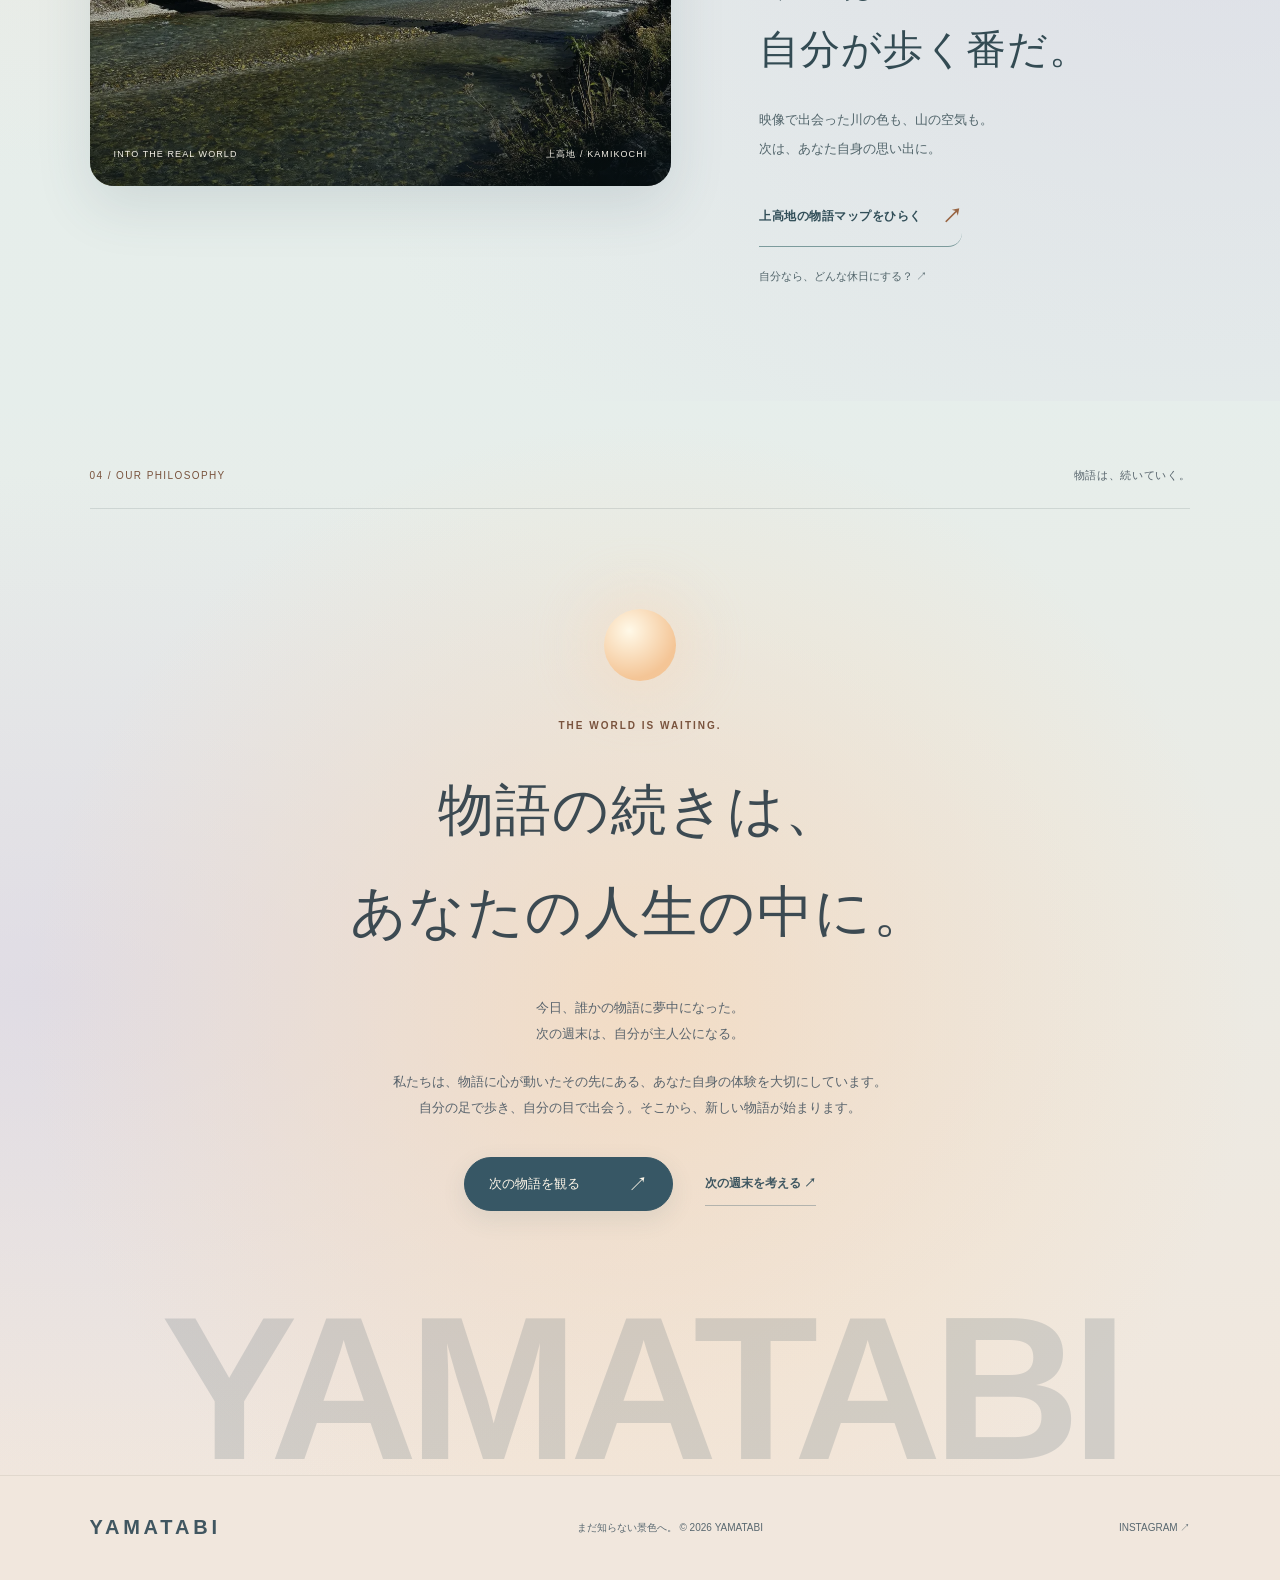
==== commit 38b0abe4: "Simplify homepage hero copy and introduce Kamikochi map with Hotaka scenery" ====
--- a/index.html
+++ b/index.html
@@ -25,7 +25,6 @@
     <!-- Protected key visual: keep the existing hero geometry and background rules in style.css. -->
     <section class="hero" aria-label="世界への入口" data-motion="visual">
       <div class="hero-copy">
-        <div class="eyebrow" data-motion="brand">YAMATABI</div>
         <h1 data-motion="lines"><span>まだ知らない</span><span>景色へ。</span></h1>
         <p>観る時間を、次の一歩へ。</p><a class="link" href="experience.html#your-day">上高地で、自分の物語へ ↗</a><a class="home-hero-about" href="#about">YAMATABIについて ↓</a>
       </div>
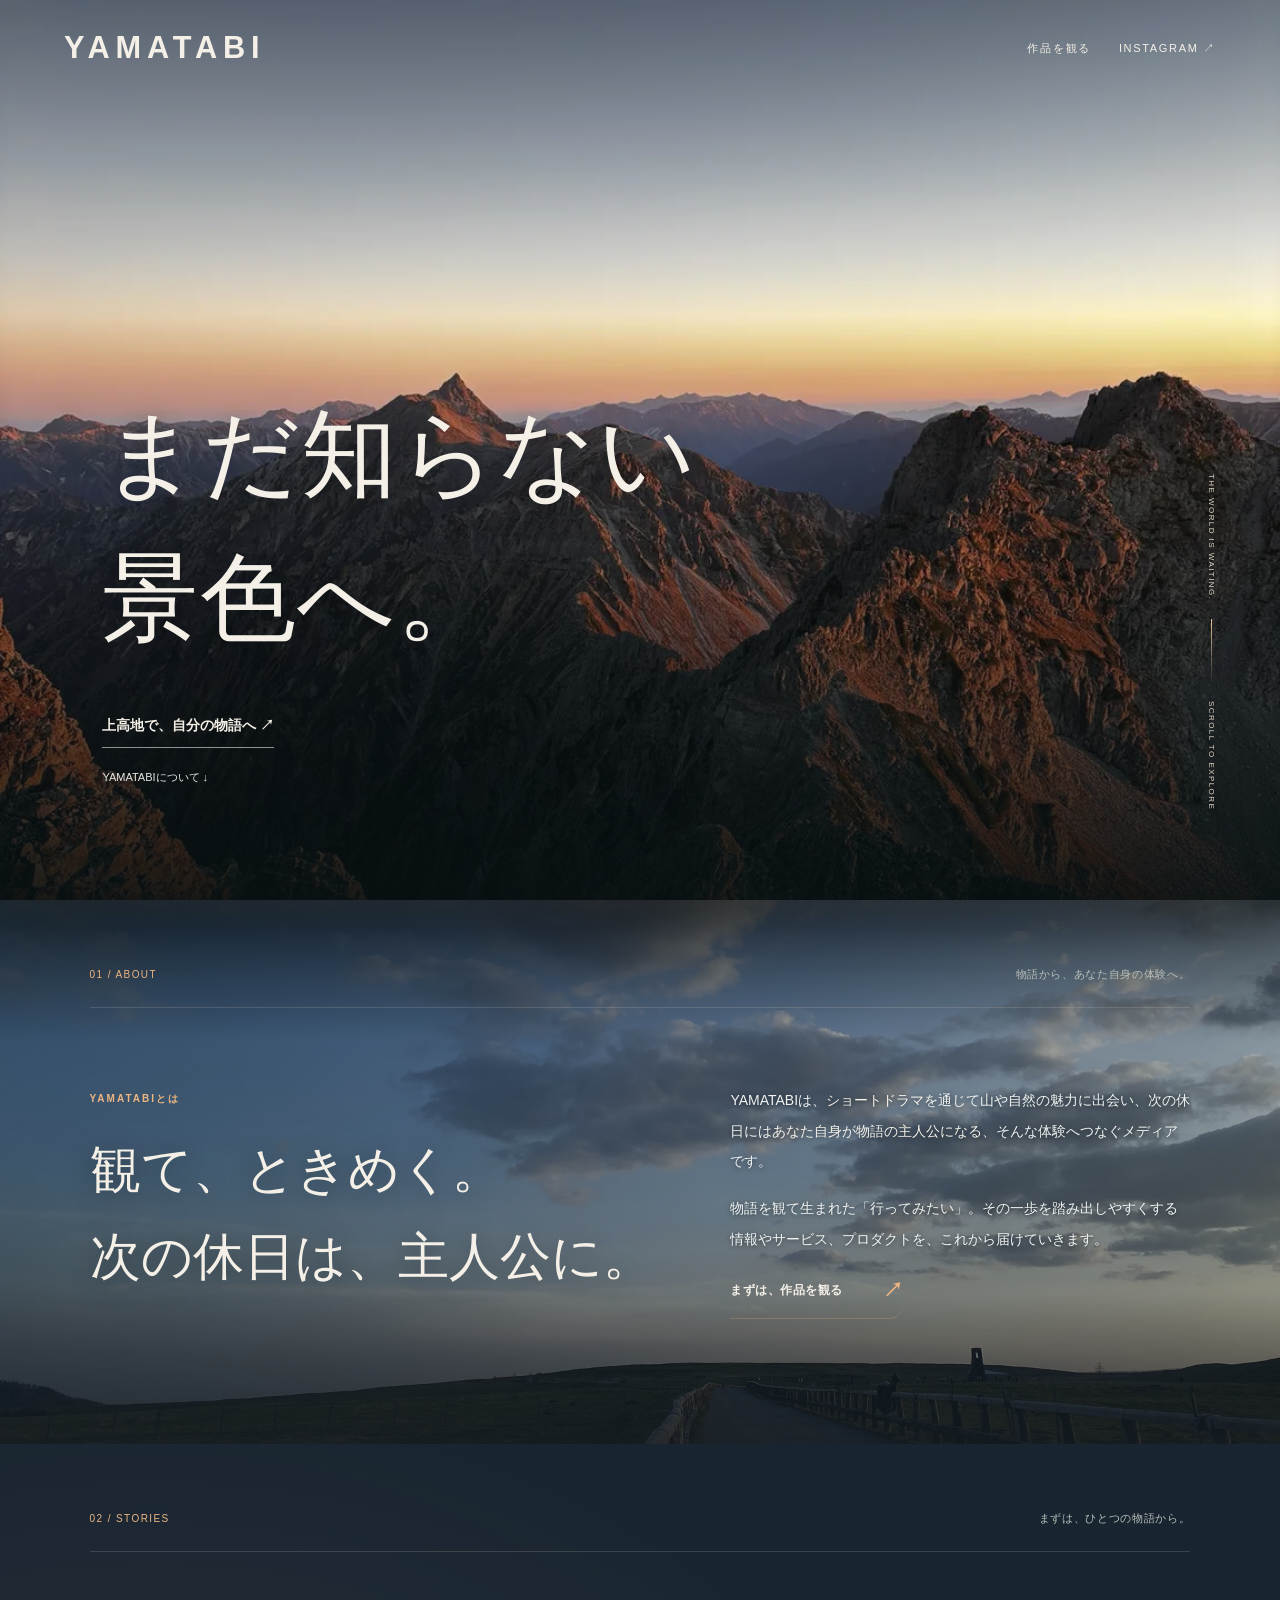
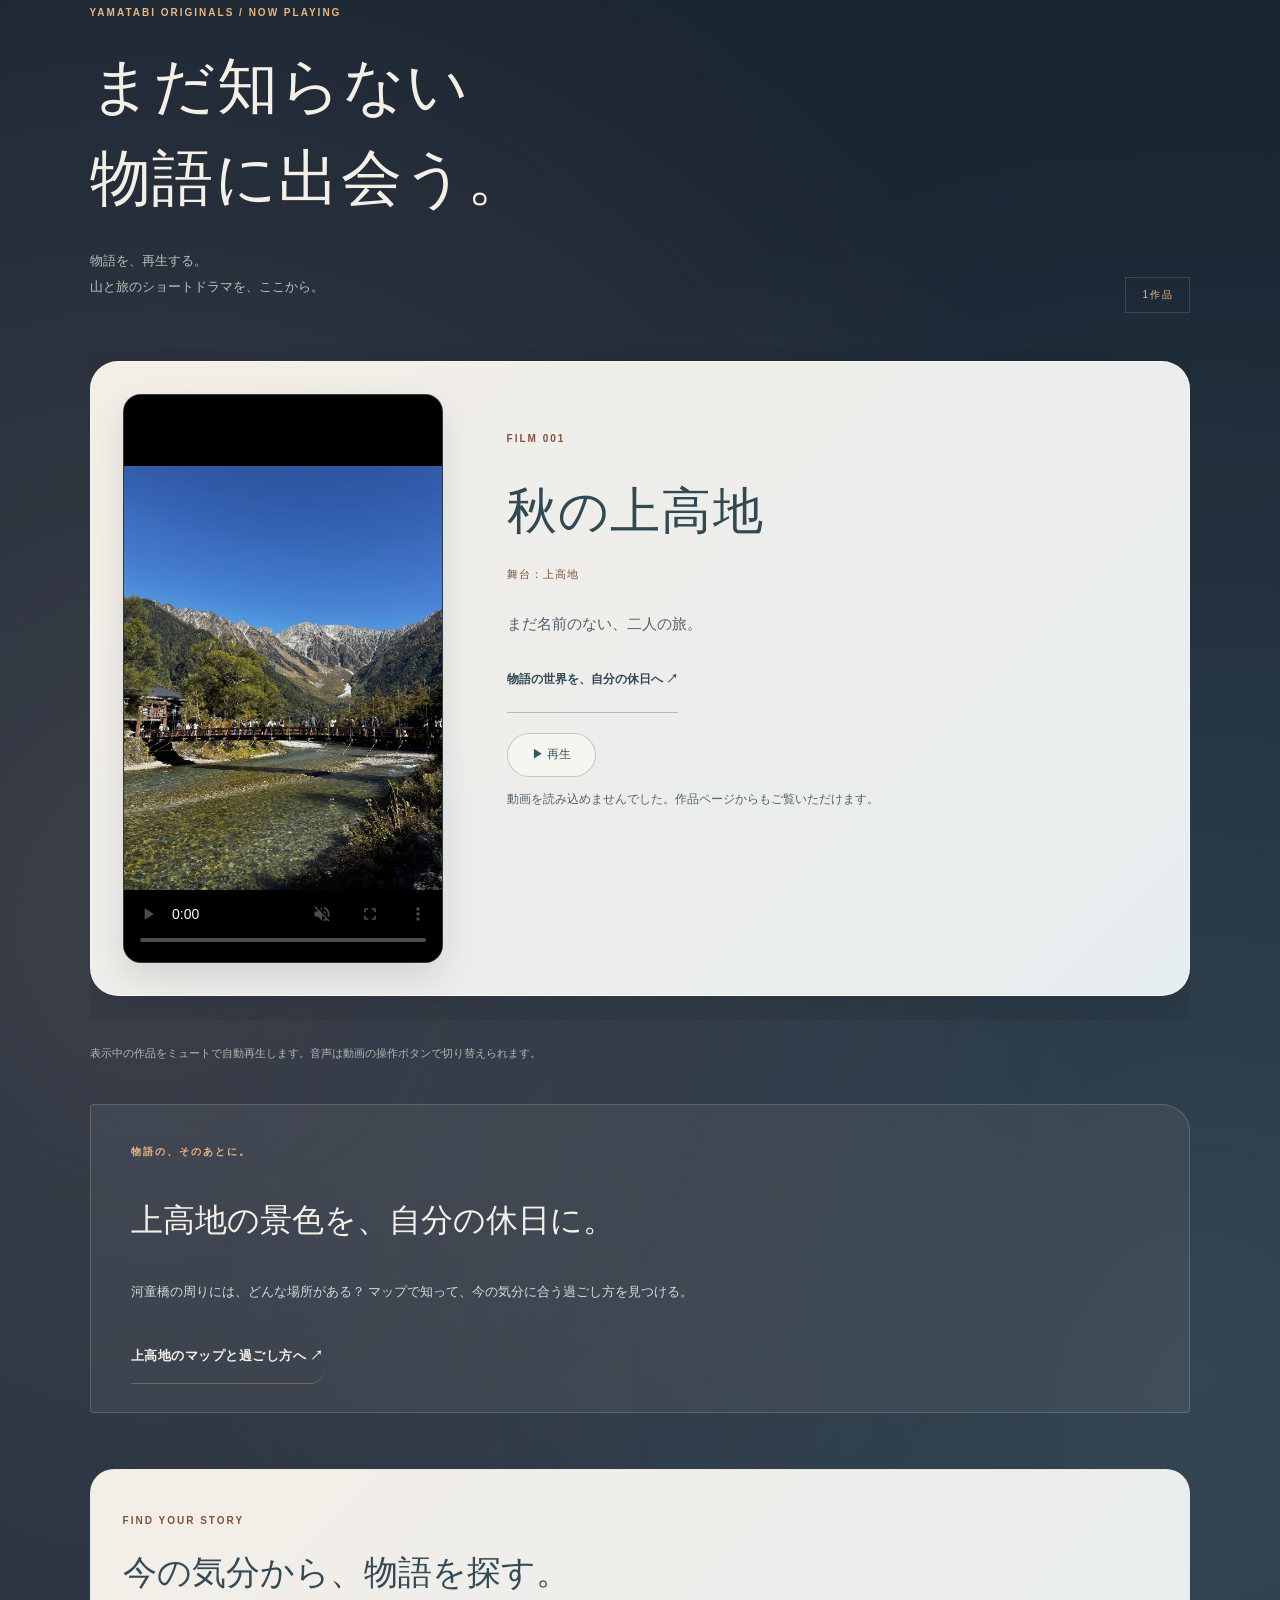
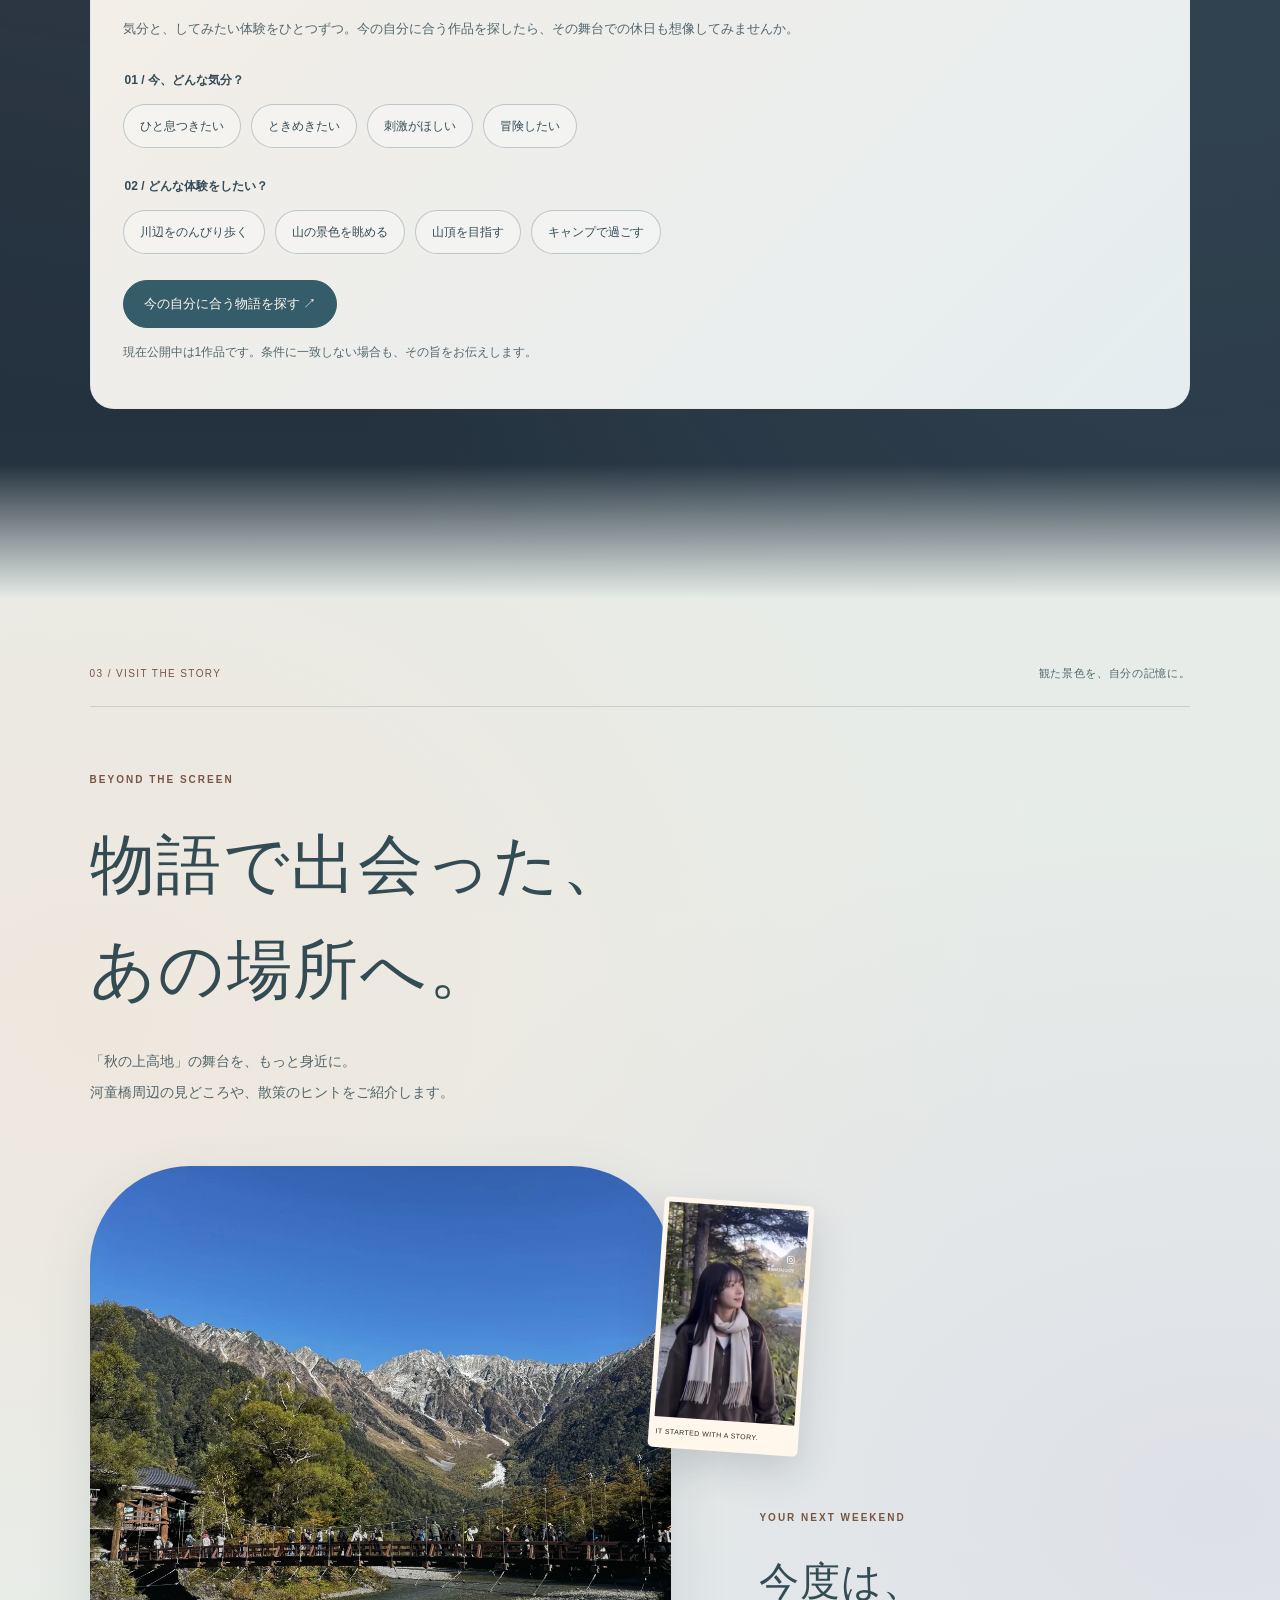
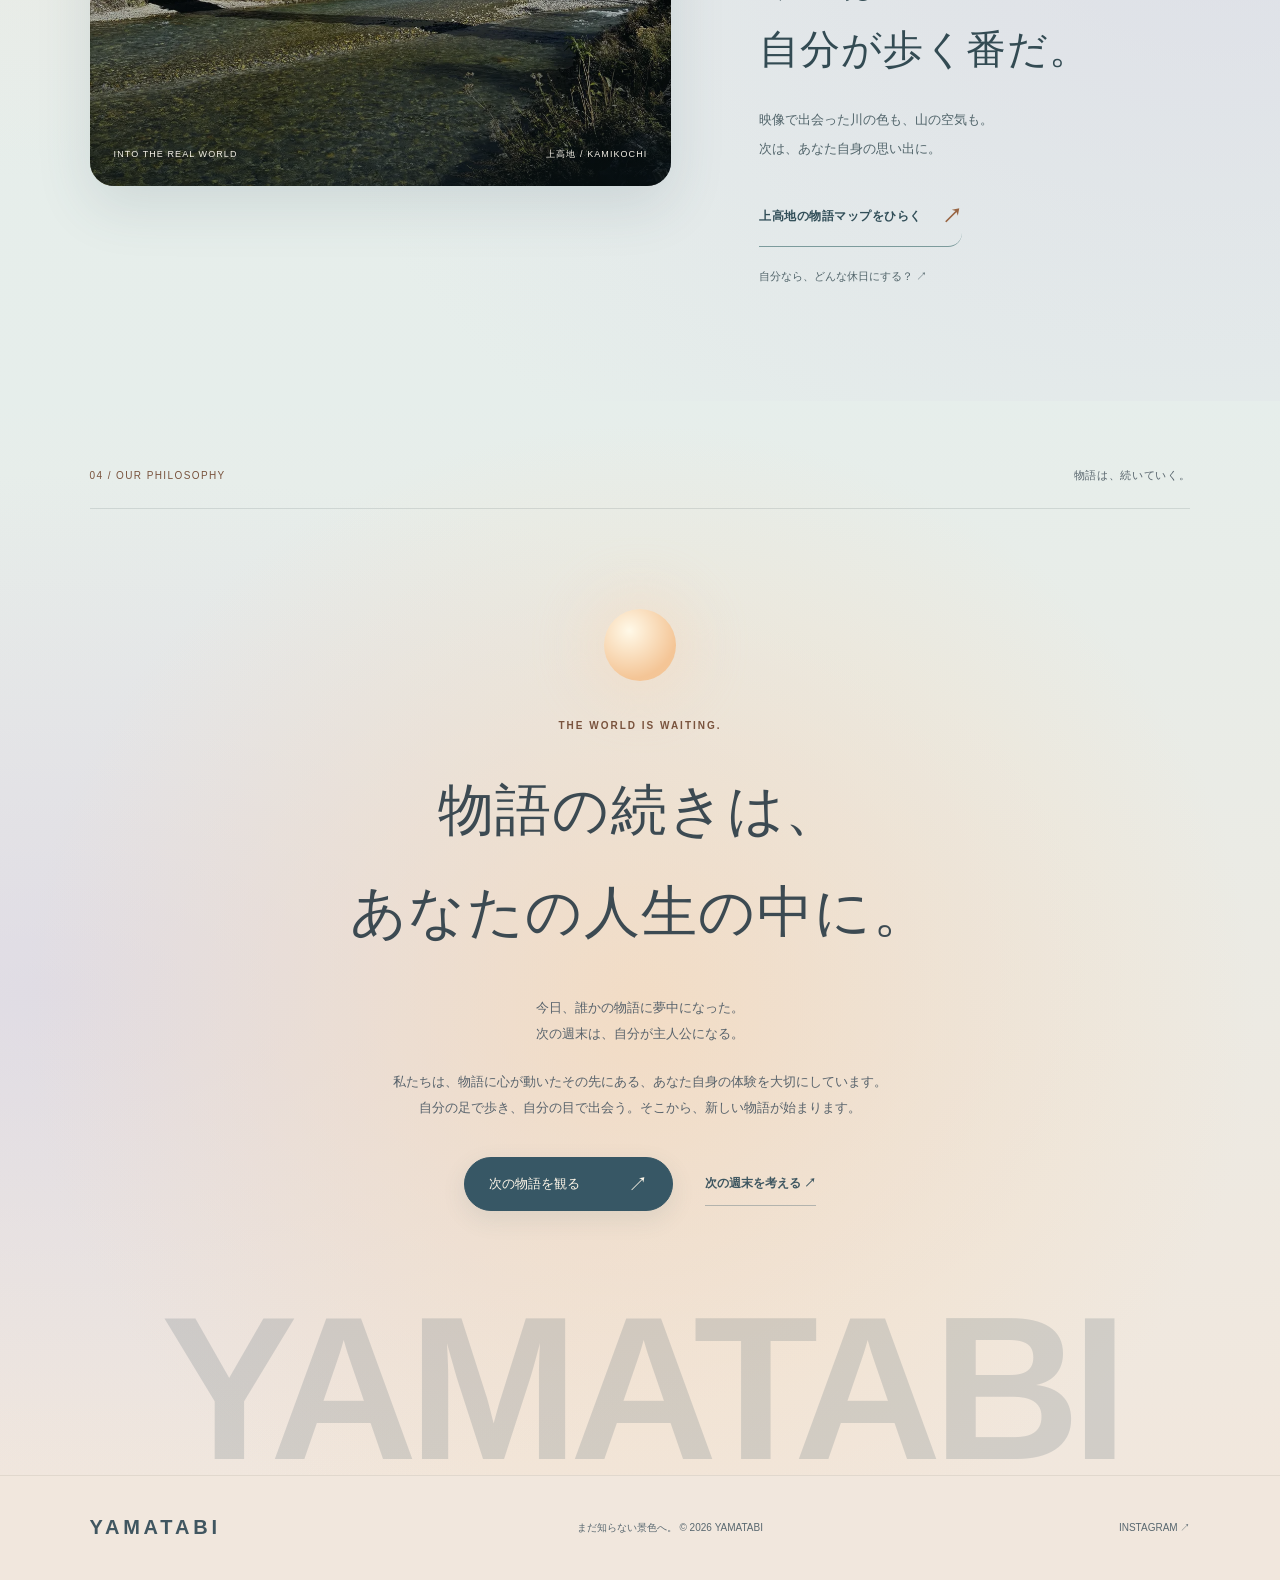
==== commit d92ea2b5: "Remove extra introduction copy and compact walking time heading" ====
--- a/index.html
+++ b/index.html
@@ -26,7 +26,7 @@
     <section class="hero" aria-label="世界への入口" data-motion="visual">
       <div class="hero-copy">
         <h1 data-motion="lines"><span>まだ知らない</span><span>景色へ。</span></h1>
-        <p>観る時間を、次の一歩へ。</p><a class="link" href="experience.html#your-day">上高地で、自分の物語へ ↗</a><a class="home-hero-about" href="#about">YAMATABIについて ↓</a>
+        <a class="link" href="experience.html#your-day">上高地で、自分の物語へ ↗</a><a class="home-hero-about" href="#about">YAMATABIについて ↓</a>
       </div>
       <div class="home-hero-note" aria-hidden="true"><span>THE WORLD IS WAITING.</span><span class="home-scroll-line"></span><span>SCROLL TO EXPLORE</span></div>
     </section>
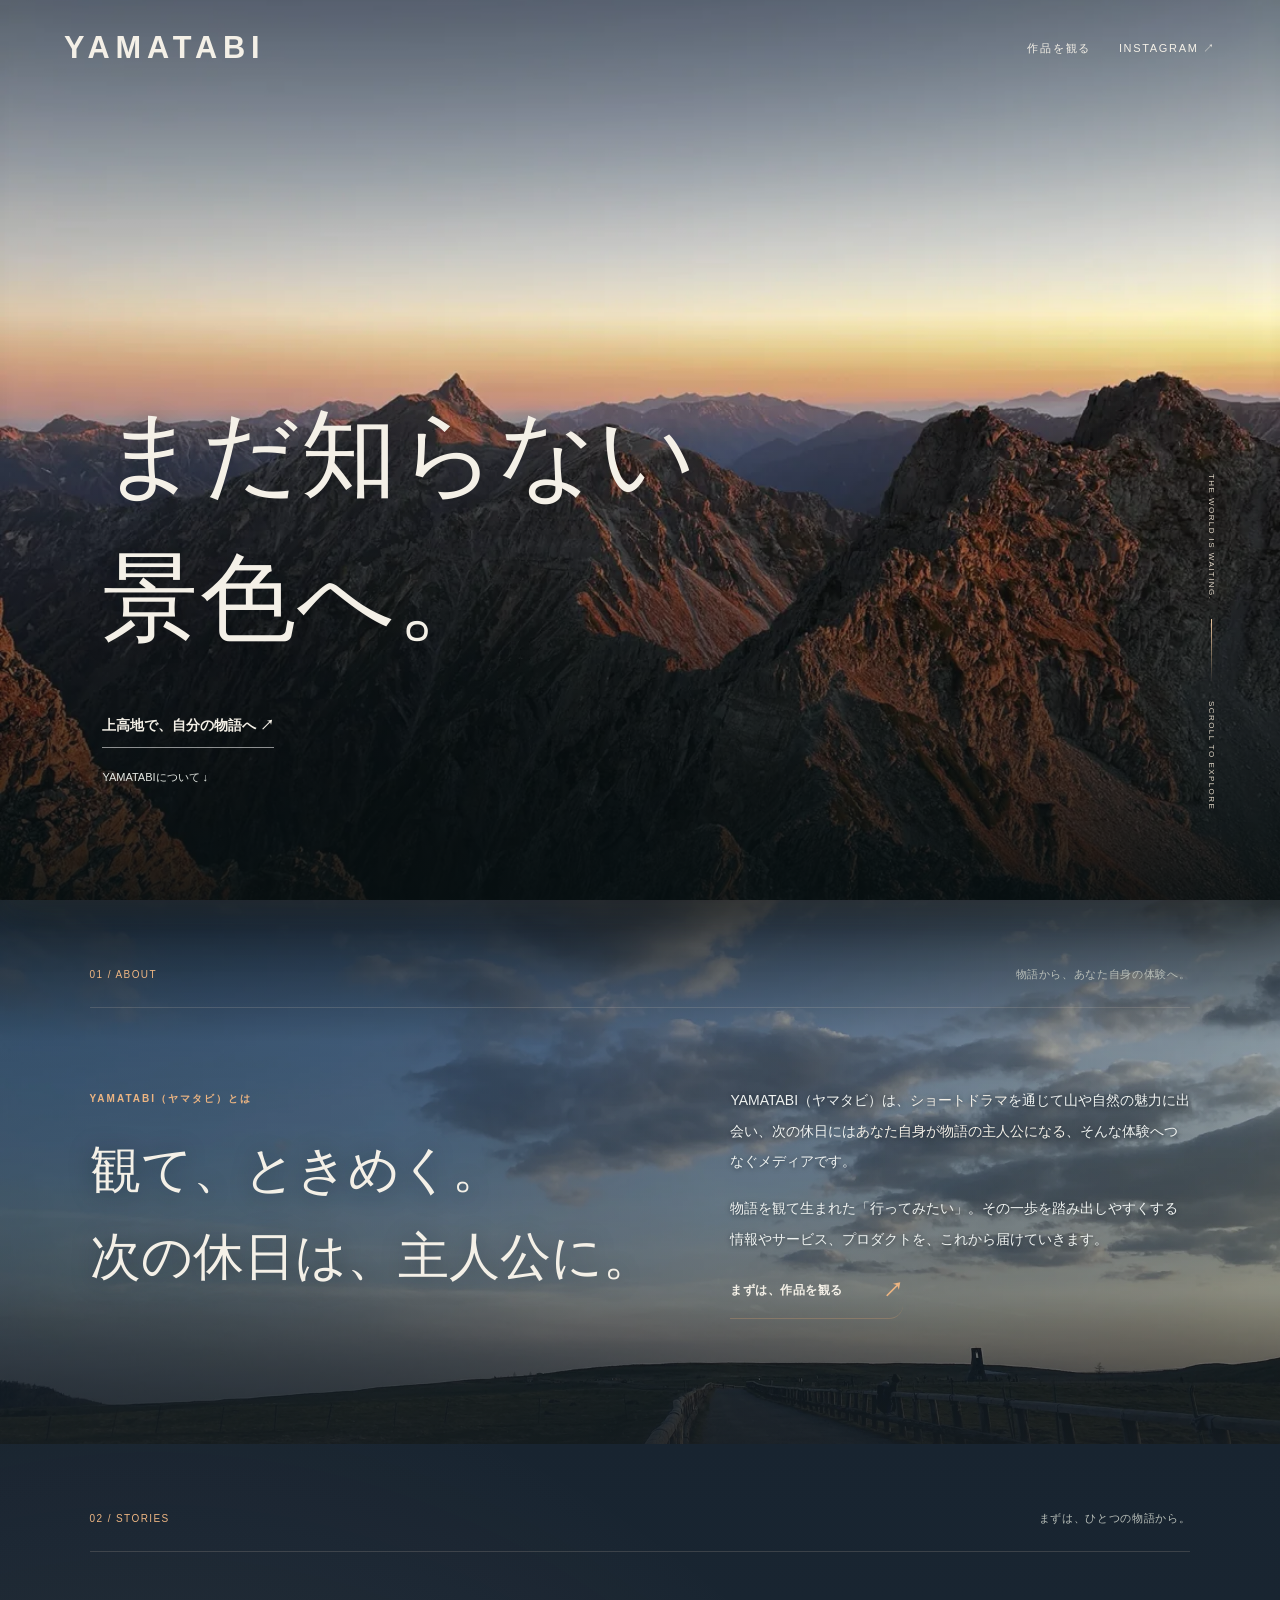
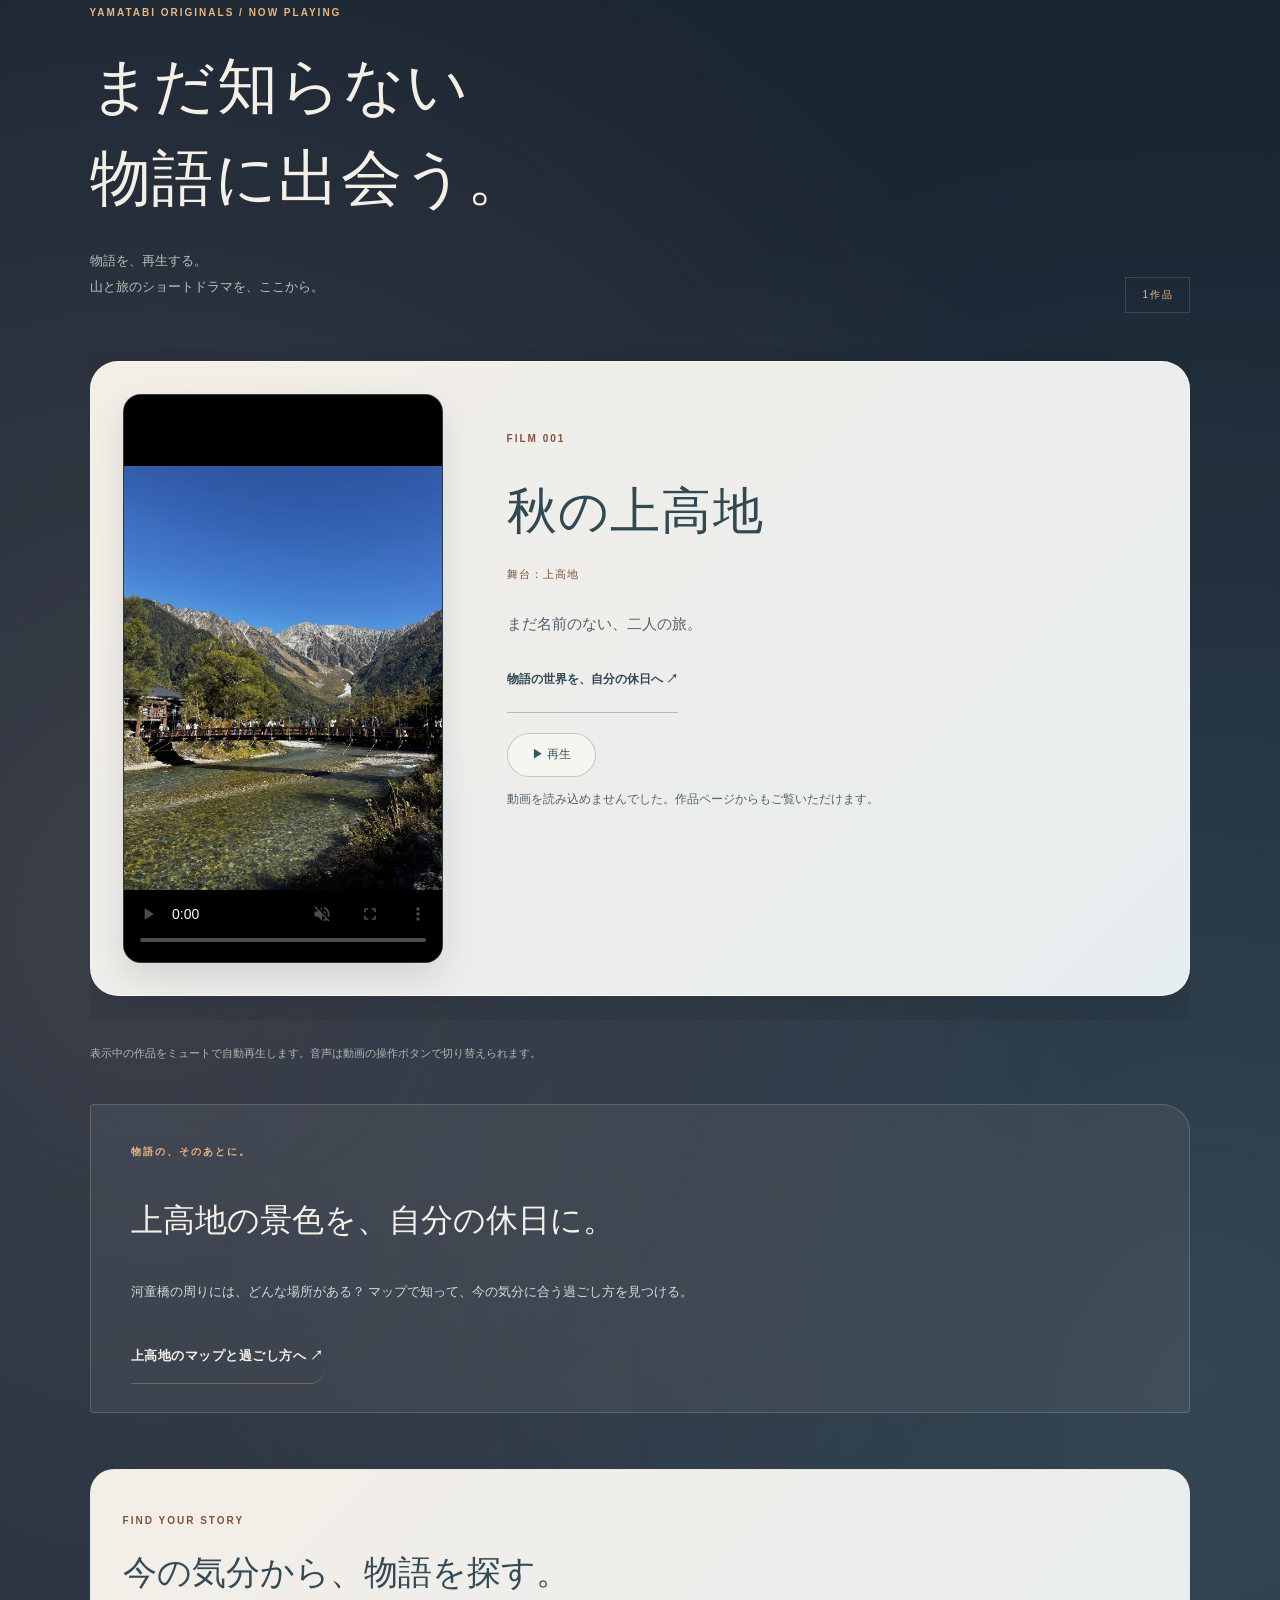
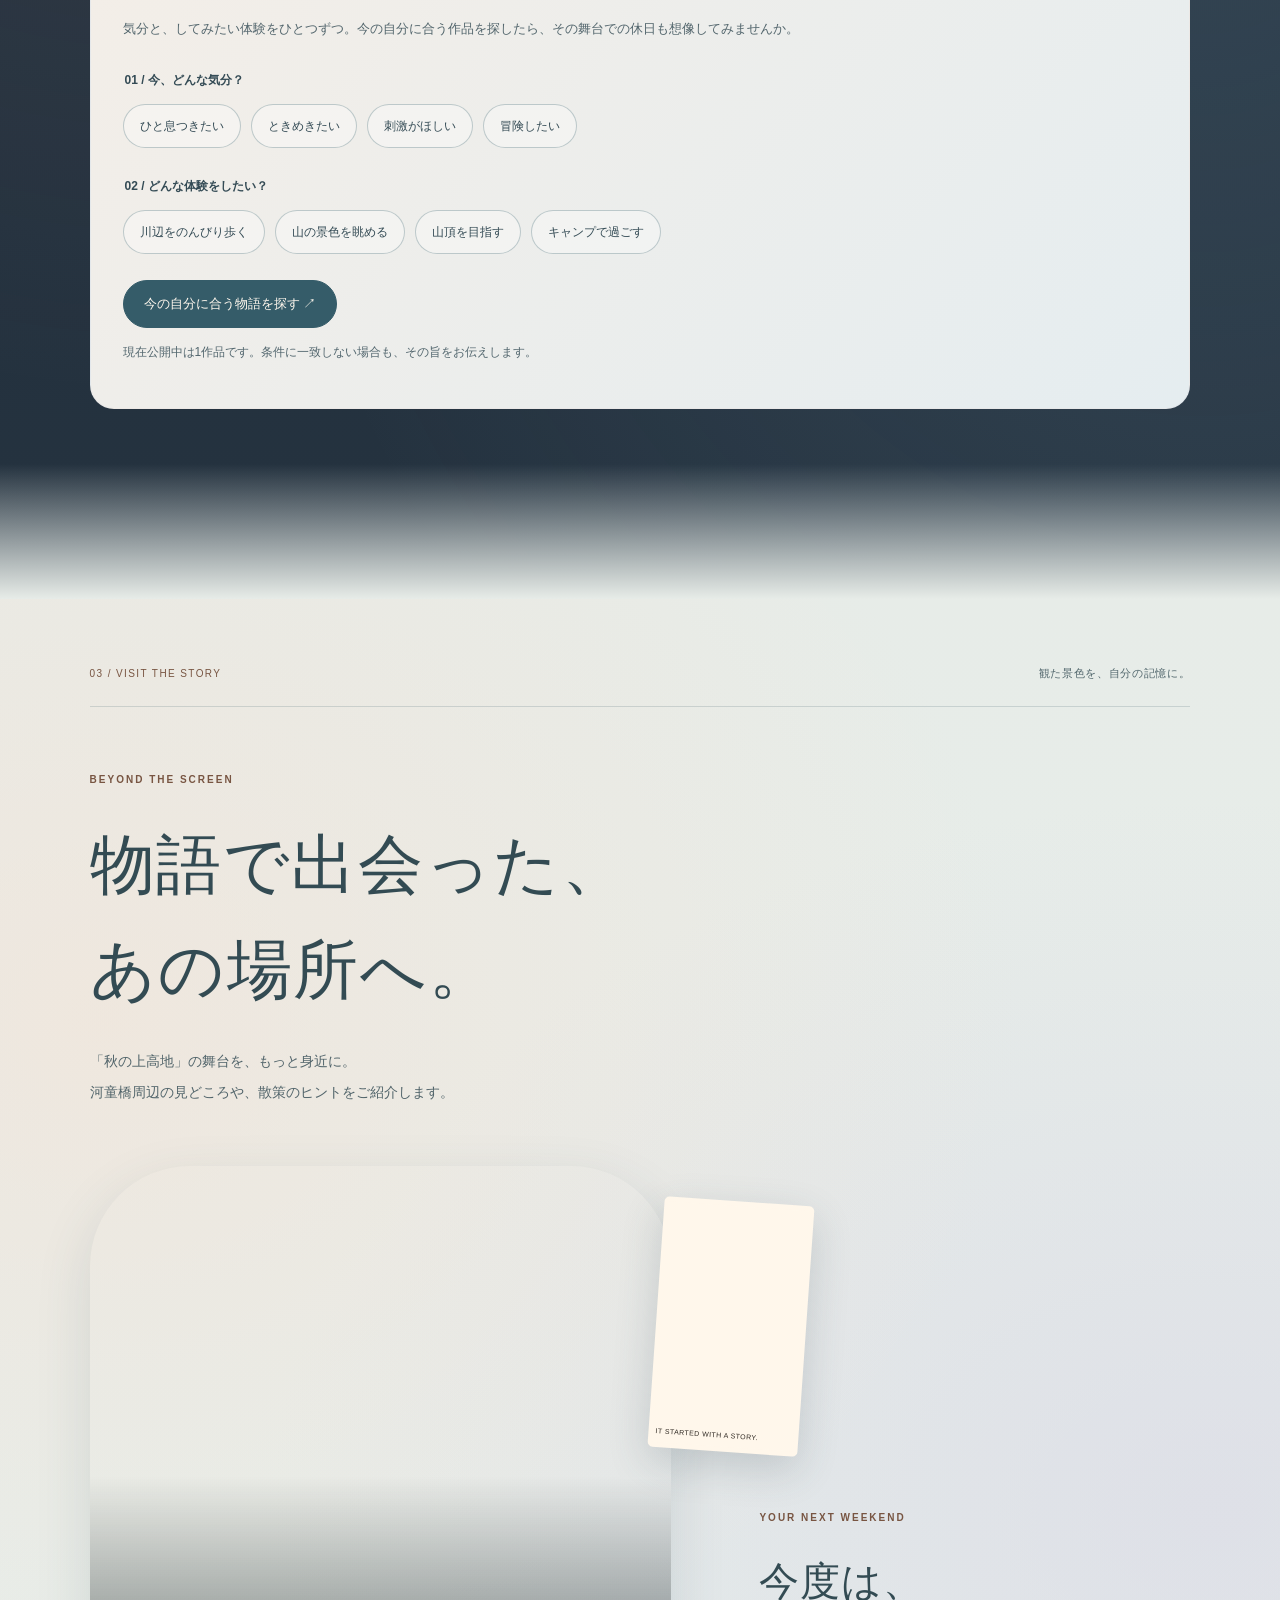
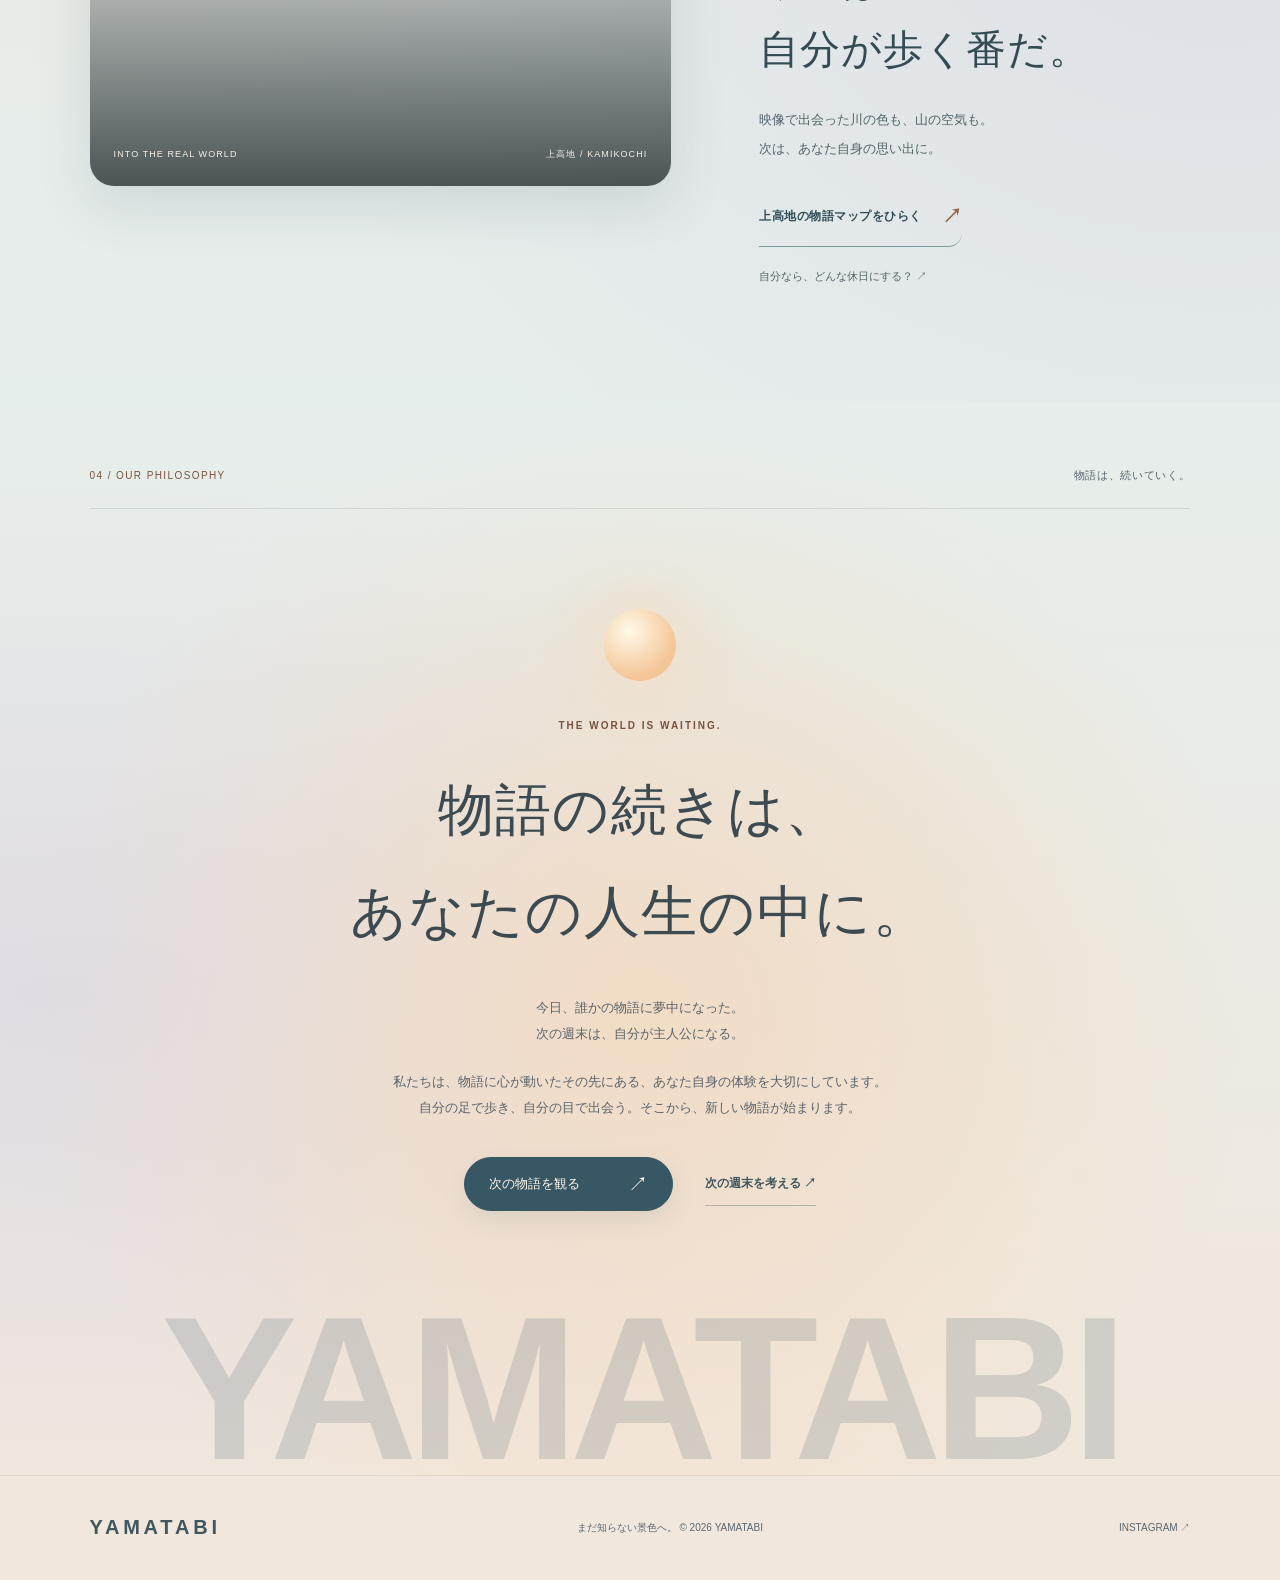
==== commit 126a03f8: "Establish YAMATABI and ヤマタビ brand identity for search" ====
--- a/index.html
+++ b/index.html
@@ -4,8 +4,67 @@
   <meta charset="utf-8">
   <meta name="viewport" content="width=device-width,initial-scale=1">
   <meta name="theme-color" content="#0b1112">
-  <meta name="description" content="YAMATABI — 物語は、続いていく。山と旅を舞台にした映像から、あなた自身の冒険へ。今日、誰かの物語に夢中になった。次の週末は、自分が主人公になる。">
-  <title>YAMATABI | 物語は、続いていく。</title>
+  <meta name="description" content="YAMATABI（ヤマタビ）は、山や自然を舞台にしたショートドラマから、あなた自身の旅や体験へつなぐメディアです。物語を観て、舞台を知り、次の休日の過ごし方を見つける。">
+  <title>YAMATABI（ヤマタビ）公式｜物語から、あなたの旅へ</title>
+  <link rel="canonical" href="https://yamatabi-official.github.io/yamatabi-lp/">
+  <meta property="og:type" content="website">
+  <meta property="og:site_name" content="YAMATABI（ヤマタビ）">
+  <meta property="og:locale" content="ja_JP">
+  <meta property="og:title" content="YAMATABI（ヤマタビ）公式｜物語から、あなたの旅へ">
+  <meta property="og:description" content="YAMATABI（ヤマタビ）は、山や自然を舞台にしたショートドラマから、あなた自身の旅や体験へつなぐメディアです。物語を観て、舞台を知り、次の休日の過ごし方を見つける。">
+  <meta property="og:url" content="https://yamatabi-official.github.io/yamatabi-lp/">
+  <meta property="og:image" content="https://yamatabi-official.github.io/yamatabi-lp/hero.webp">
+  <meta property="og:image:alt" content="山々の稜線と空が広がるYAMATABIのキービジュアル">
+  <meta name="twitter:card" content="summary_large_image">
+  <meta name="twitter:title" content="YAMATABI（ヤマタビ）公式｜物語から、あなたの旅へ">
+  <meta name="twitter:description" content="YAMATABI（ヤマタビ）は、山や自然を舞台にしたショートドラマから、あなた自身の旅や体験へつなぐメディアです。物語を観て、舞台を知り、次の休日の過ごし方を見つける。">
+  <meta name="twitter:image" content="https://yamatabi-official.github.io/yamatabi-lp/hero.webp">
+<script type="application/ld+json">
+{
+  "@context": "https://schema.org",
+  "@graph": [
+    {
+      "@type": "Organization",
+      "@id": "https://yamatabi-official.github.io/yamatabi-lp/#organization",
+      "name": "YAMATABI",
+      "alternateName": "ヤマタビ",
+      "url": "https://yamatabi-official.github.io/yamatabi-lp/",
+      "description": "YAMATABI（ヤマタビ）は、山や自然を舞台にしたショートドラマから、あなた自身の旅や体験へつなぐメディアです。物語を観て、舞台を知り、次の休日の過ごし方を見つける。",
+      "sameAs": [
+        "https://www.instagram.com/yamabase2026/"
+      ]
+    },
+    {
+      "@type": "WebSite",
+      "@id": "https://yamatabi-official.github.io/yamatabi-lp/#website",
+      "url": "https://yamatabi-official.github.io/yamatabi-lp/",
+      "name": "YAMATABI（ヤマタビ）",
+      "alternateName": [
+        "YAMATABI",
+        "ヤマタビ"
+      ],
+      "inLanguage": "ja",
+      "publisher": {
+        "@id": "https://yamatabi-official.github.io/yamatabi-lp/#organization"
+      }
+    },
+    {
+      "@type": "WebPage",
+      "@id": "https://yamatabi-official.github.io/yamatabi-lp/#webpage",
+      "url": "https://yamatabi-official.github.io/yamatabi-lp/",
+      "name": "YAMATABI（ヤマタビ）公式｜物語から、あなたの旅へ",
+      "description": "YAMATABI（ヤマタビ）は、山や自然を舞台にしたショートドラマから、あなた自身の旅や体験へつなぐメディアです。物語を観て、舞台を知り、次の休日の過ごし方を見つける。",
+      "inLanguage": "ja",
+      "isPartOf": {
+        "@id": "https://yamatabi-official.github.io/yamatabi-lp/#website"
+      },
+      "about": {
+        "@id": "https://yamatabi-official.github.io/yamatabi-lp/#organization"
+      }
+    }
+  ]
+}
+</script>
   <link rel="stylesheet" href="style.css?v=20261017-copy-wrap">
   <link rel="stylesheet" href="homepage.css?v=20261018-quiet-time">
   <script src="gallery.js?v=20261018-your-day" defer></script>
@@ -15,7 +74,7 @@
 <body class="brand-home">
   <a class="home-skip" href="#about">ブランド紹介へ進む</a>
   <header class="nav">
-    <a class="brand" href="index.html">YAMATABI</a>
+    <a class="brand" href="index.html" aria-label="YAMATABI（ヤマタビ）トップページ">YAMATABI</a>
     <nav class="home-nav" aria-label="メインメニュー">
       <a href="#stories">作品を観る</a>
       <a href="https://www.instagram.com/yamabase2026/" target="_blank" rel="noopener noreferrer">INSTAGRAM ↗</a>
@@ -36,11 +95,11 @@
         <div class="home-chapter"><span>01 / ABOUT</span><span>物語から、あなた自身の体験へ。</span></div>
         <div class="home-media-overview">
           <div>
-            <p class="eyebrow">YAMATABIとは</p>
+            <p class="eyebrow">YAMATABI（ヤマタビ）とは</p>
             <h2 id="media-title" data-motion="lines"><span>観て、ときめく。</span><span>次の休日は、主人公に。</span></h2>
           </div>
           <div>
-            <p class="home-media-summary">YAMATABIは、<strong>ショートドラマ</strong>を通じて山や自然の魅力に出会い、次の休日には<strong>あなた自身が物語の主人公になる</strong>、そんな体験へつなぐメディアです。</p>
+            <p class="home-media-summary">YAMATABI（ヤマタビ）は、<strong>ショートドラマ</strong>を通じて山や自然の魅力に出会い、次の休日には<strong>あなた自身が物語の主人公になる</strong>、そんな体験へつなぐメディアです。</p>
             <p class="home-media-summary">物語を観て生まれた「行ってみたい」。その一歩を踏み出しやすくする情報やサービス、プロダクトを、これから届けていきます。</p>
             <a class="link home-text-link" href="#stories">まずは、作品を観る <span aria-hidden="true">↗</span></a>
           </div>
@@ -148,7 +207,7 @@
     </section>
   </main>
   <footer class="footer">
-    <a class="brand" href="index.html">YAMATABI</a>
+    <a class="brand" href="index.html" aria-label="YAMATABI（ヤマタビ）トップページ">YAMATABI</a>
     <span>まだ知らない景色へ。 © 2026 YAMATABI</span>
     <a href="https://www.instagram.com/yamabase2026/" target="_blank" rel="noopener noreferrer">INSTAGRAM ↗</a>
   </footer>
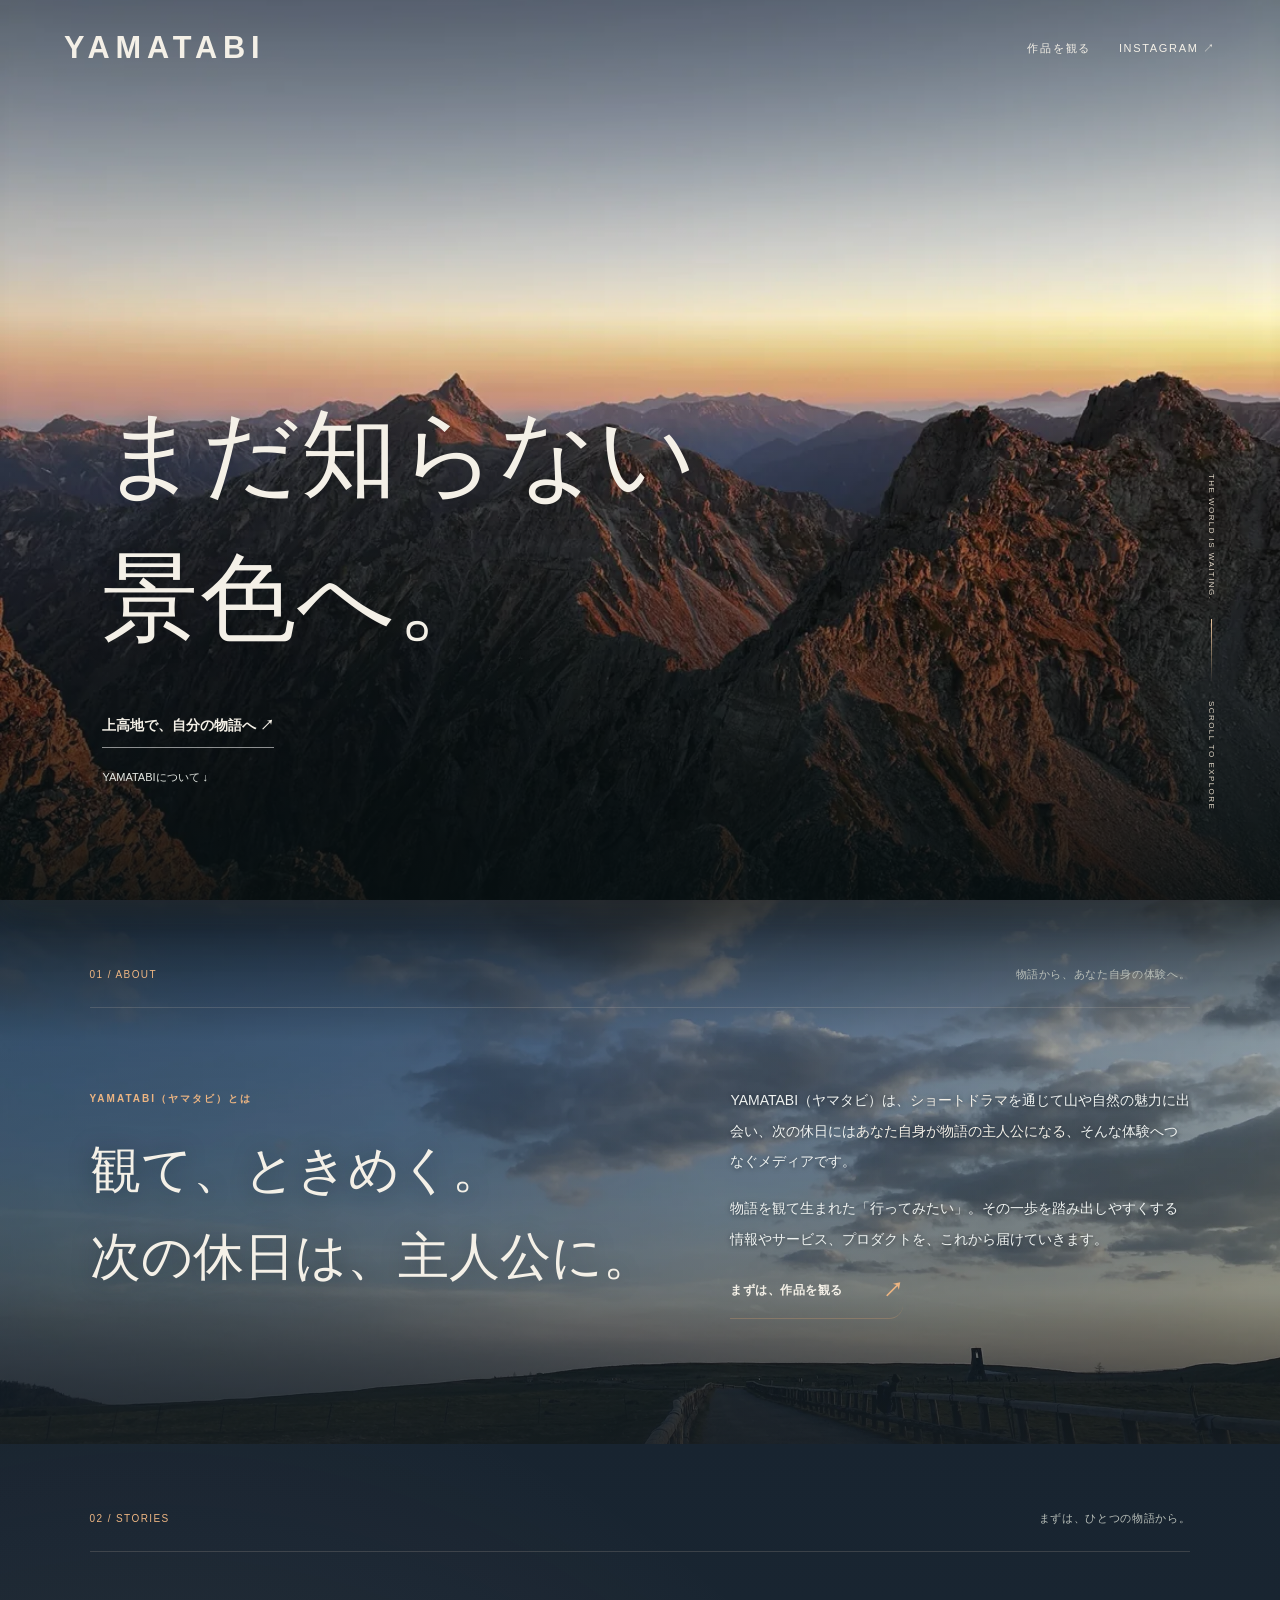
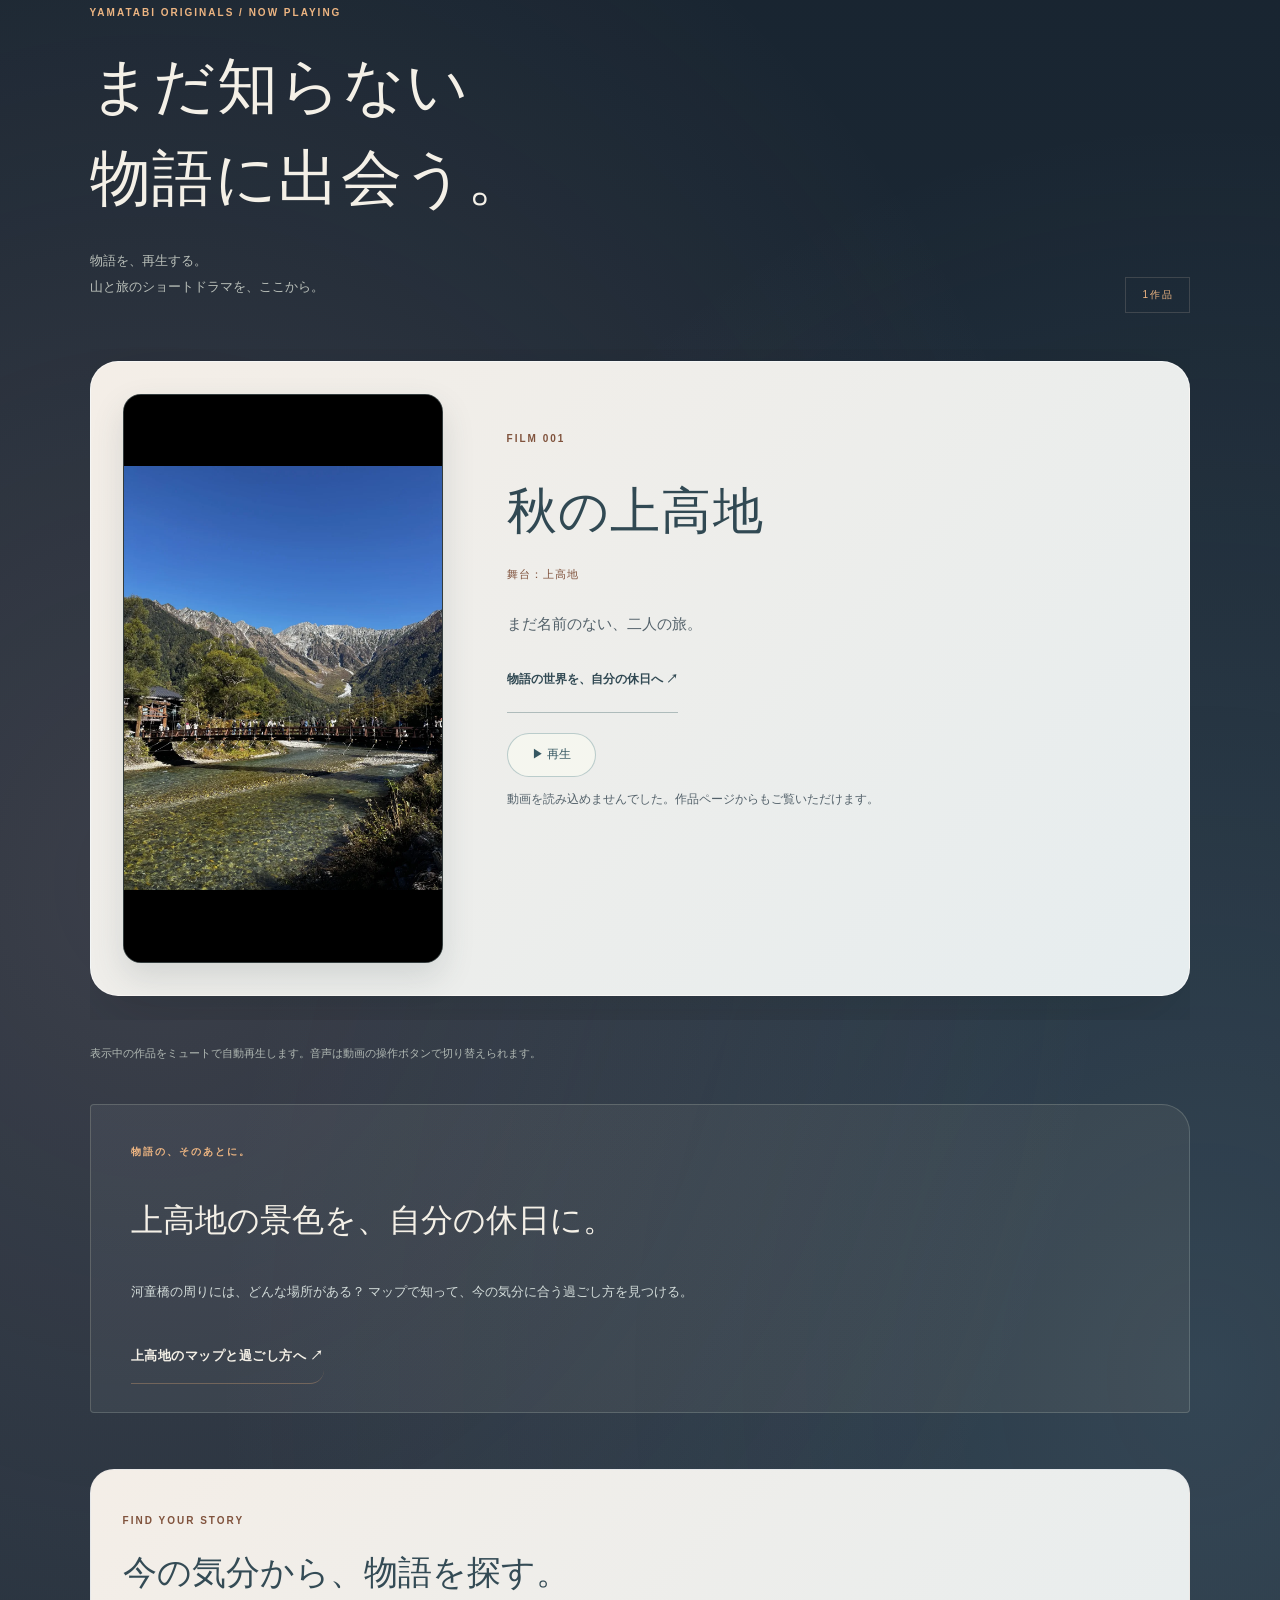
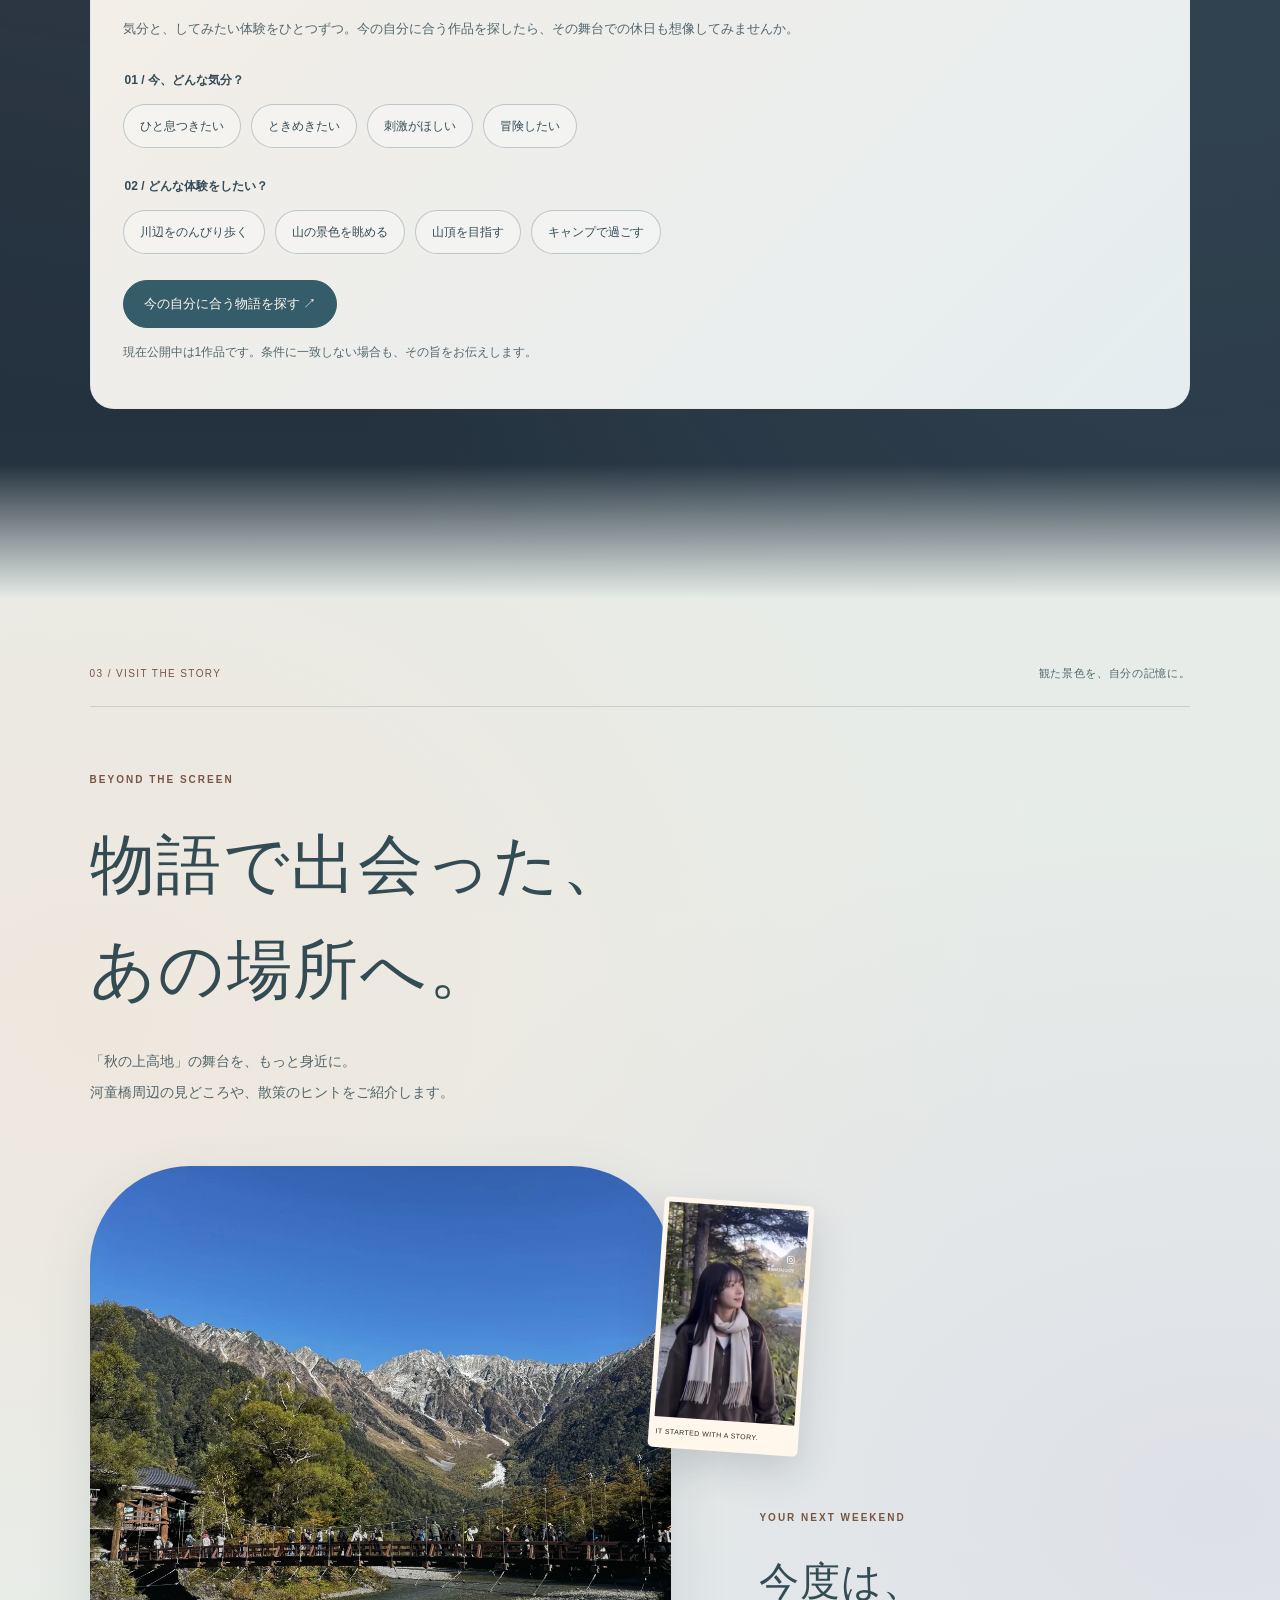
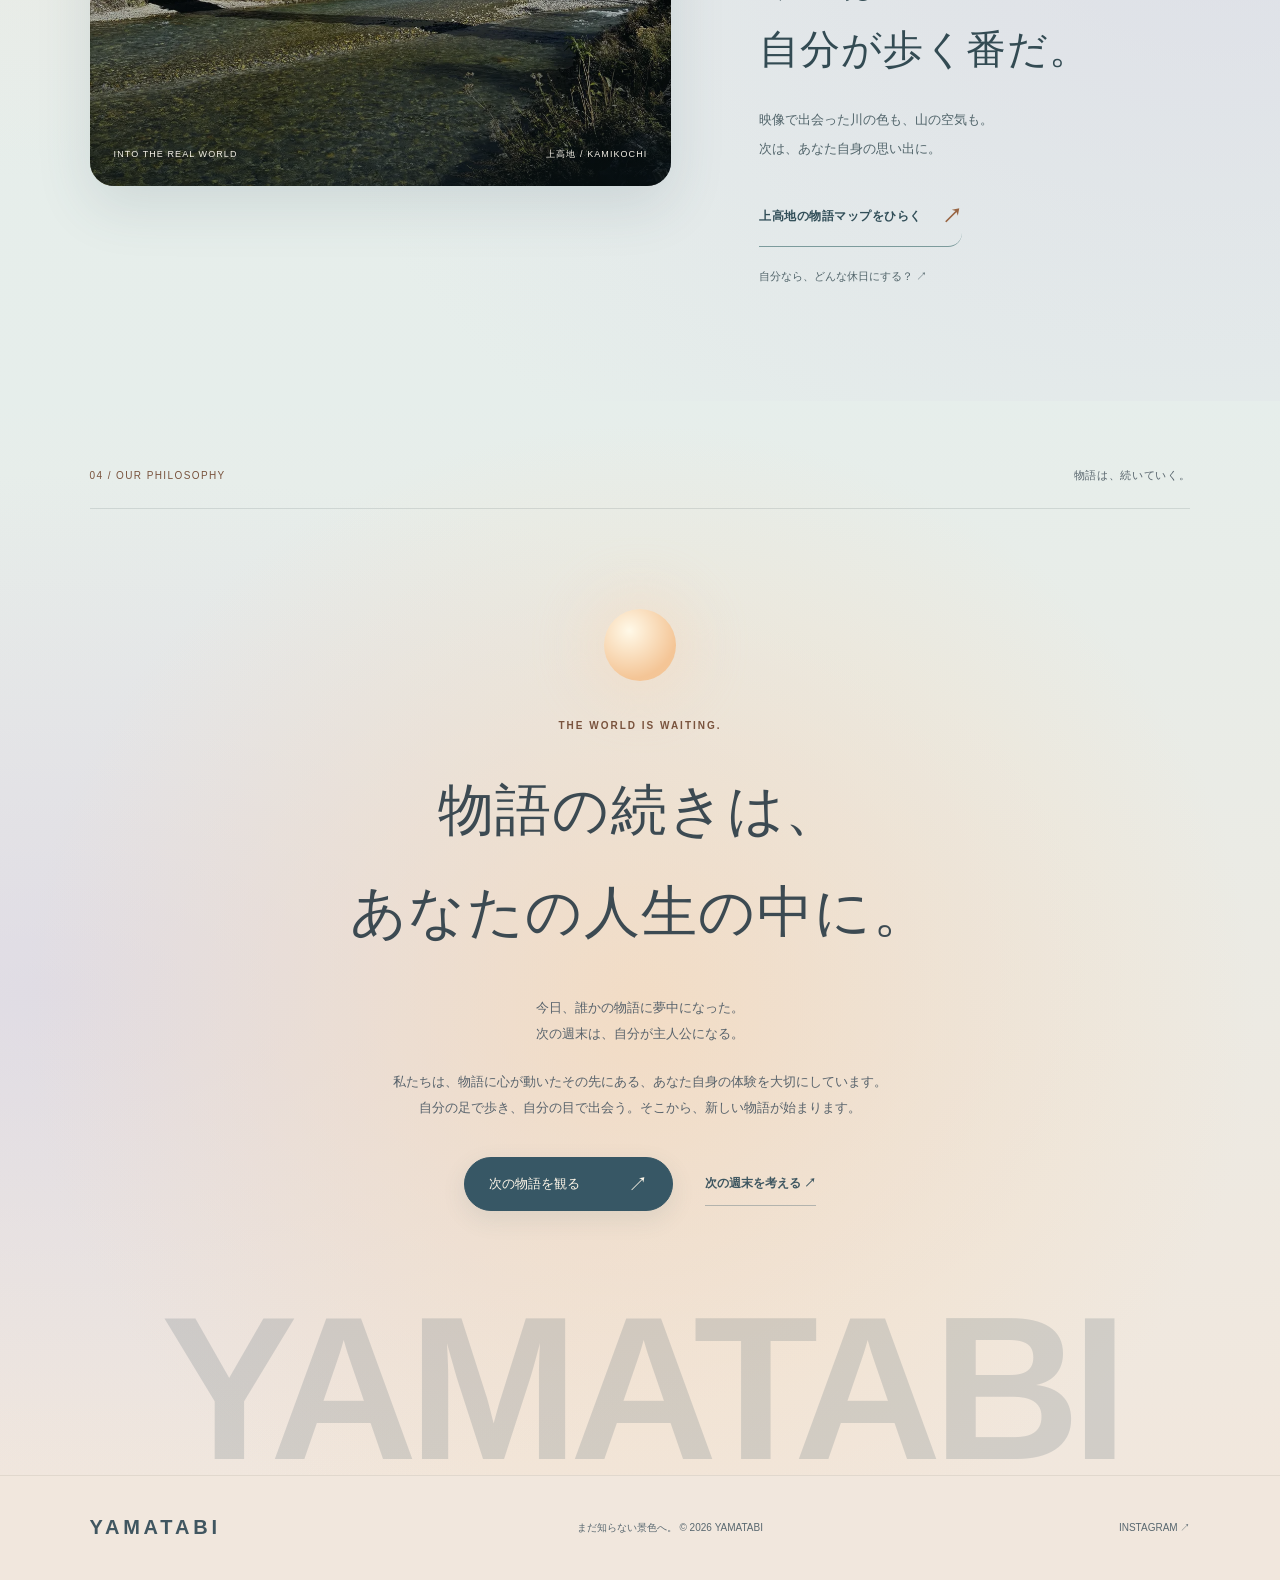
==== commit 42ba64bd: "Add provided Google Search Console ownership verification tag" ====
--- a/index.html
+++ b/index.html
@@ -2,6 +2,7 @@
 <html lang="ja">
 <head>
   <meta charset="utf-8">
+  <meta name="google-site-verification" content="Rz18CuFvlc-Yi-iwr9zcjDP5l1OiHR3_Nu_pRyQFNPk" />
   <meta name="viewport" content="width=device-width,initial-scale=1">
   <meta name="theme-color" content="#0b1112">
   <meta name="description" content="YAMATABI（ヤマタビ）は、山や自然を舞台にしたショートドラマから、あなた自身の旅や体験へつなぐメディアです。物語を観て、舞台を知り、次の休日の過ごし方を見つける。">
